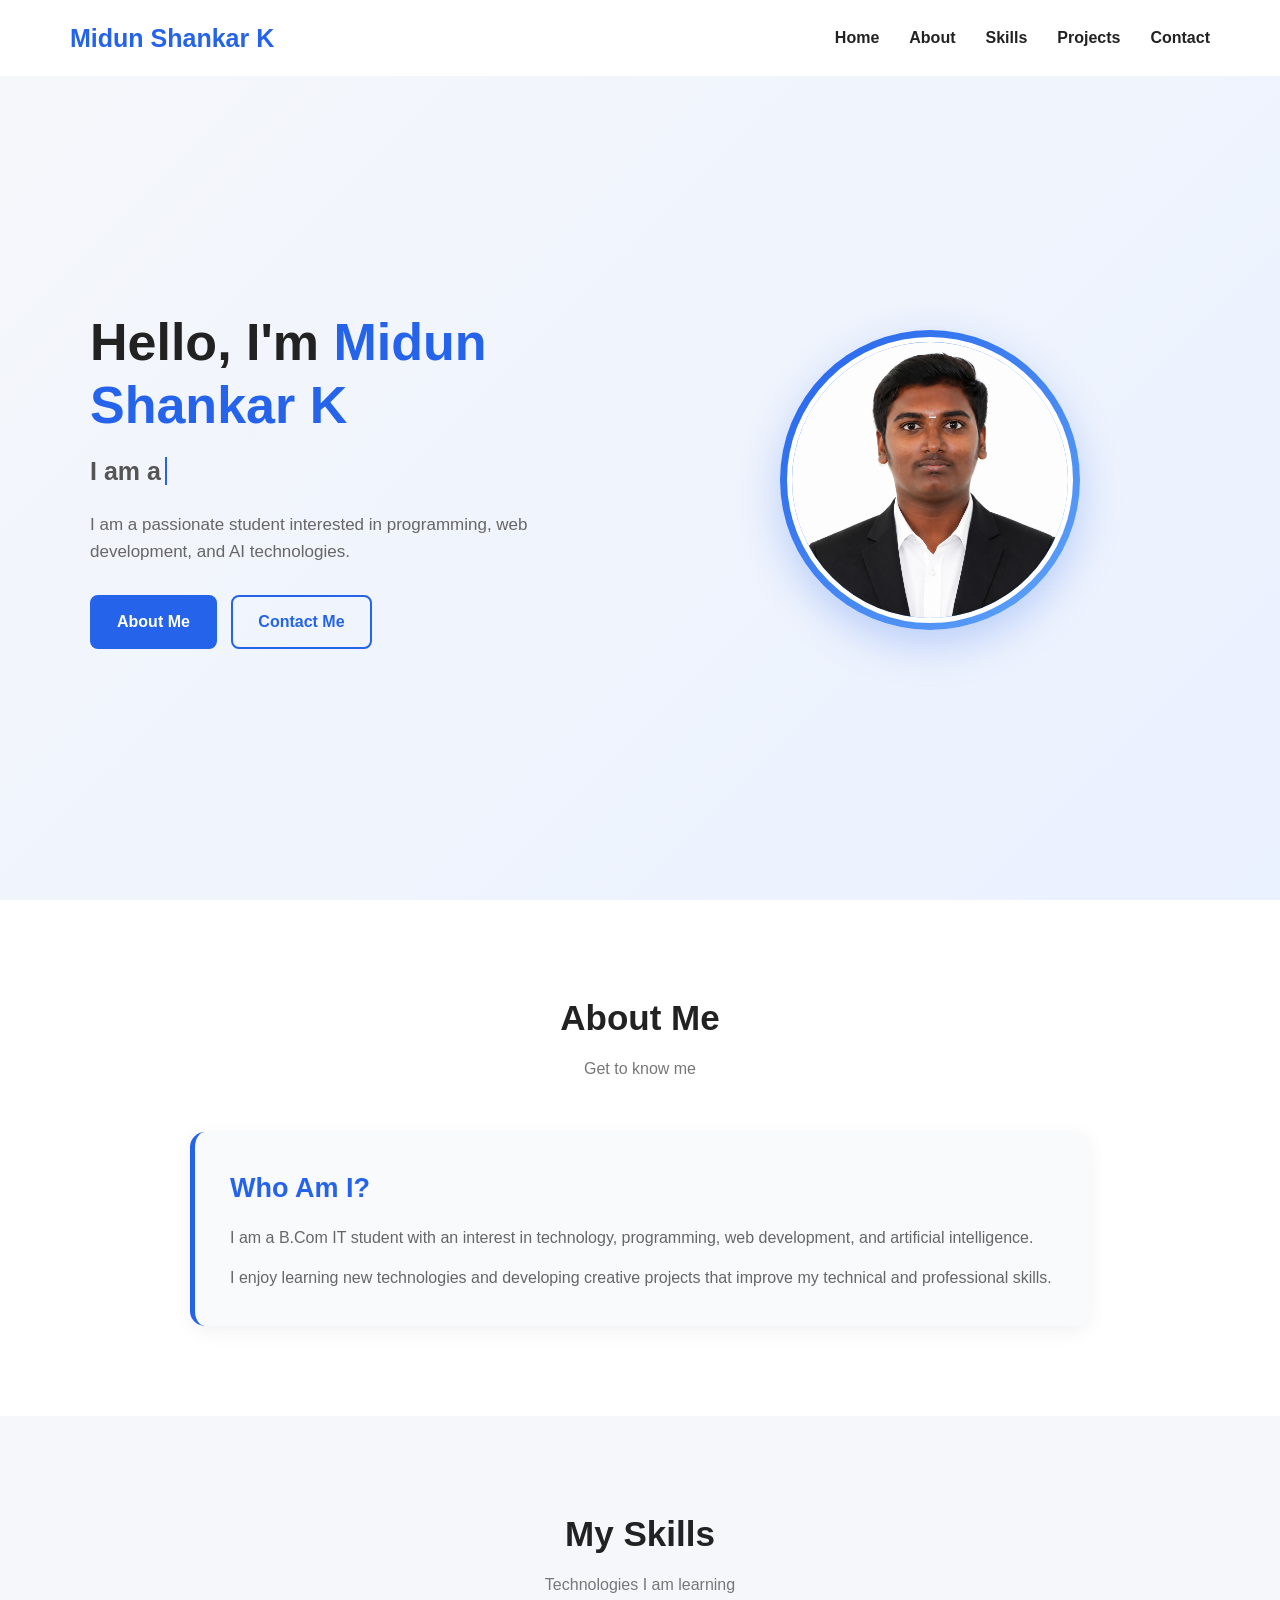
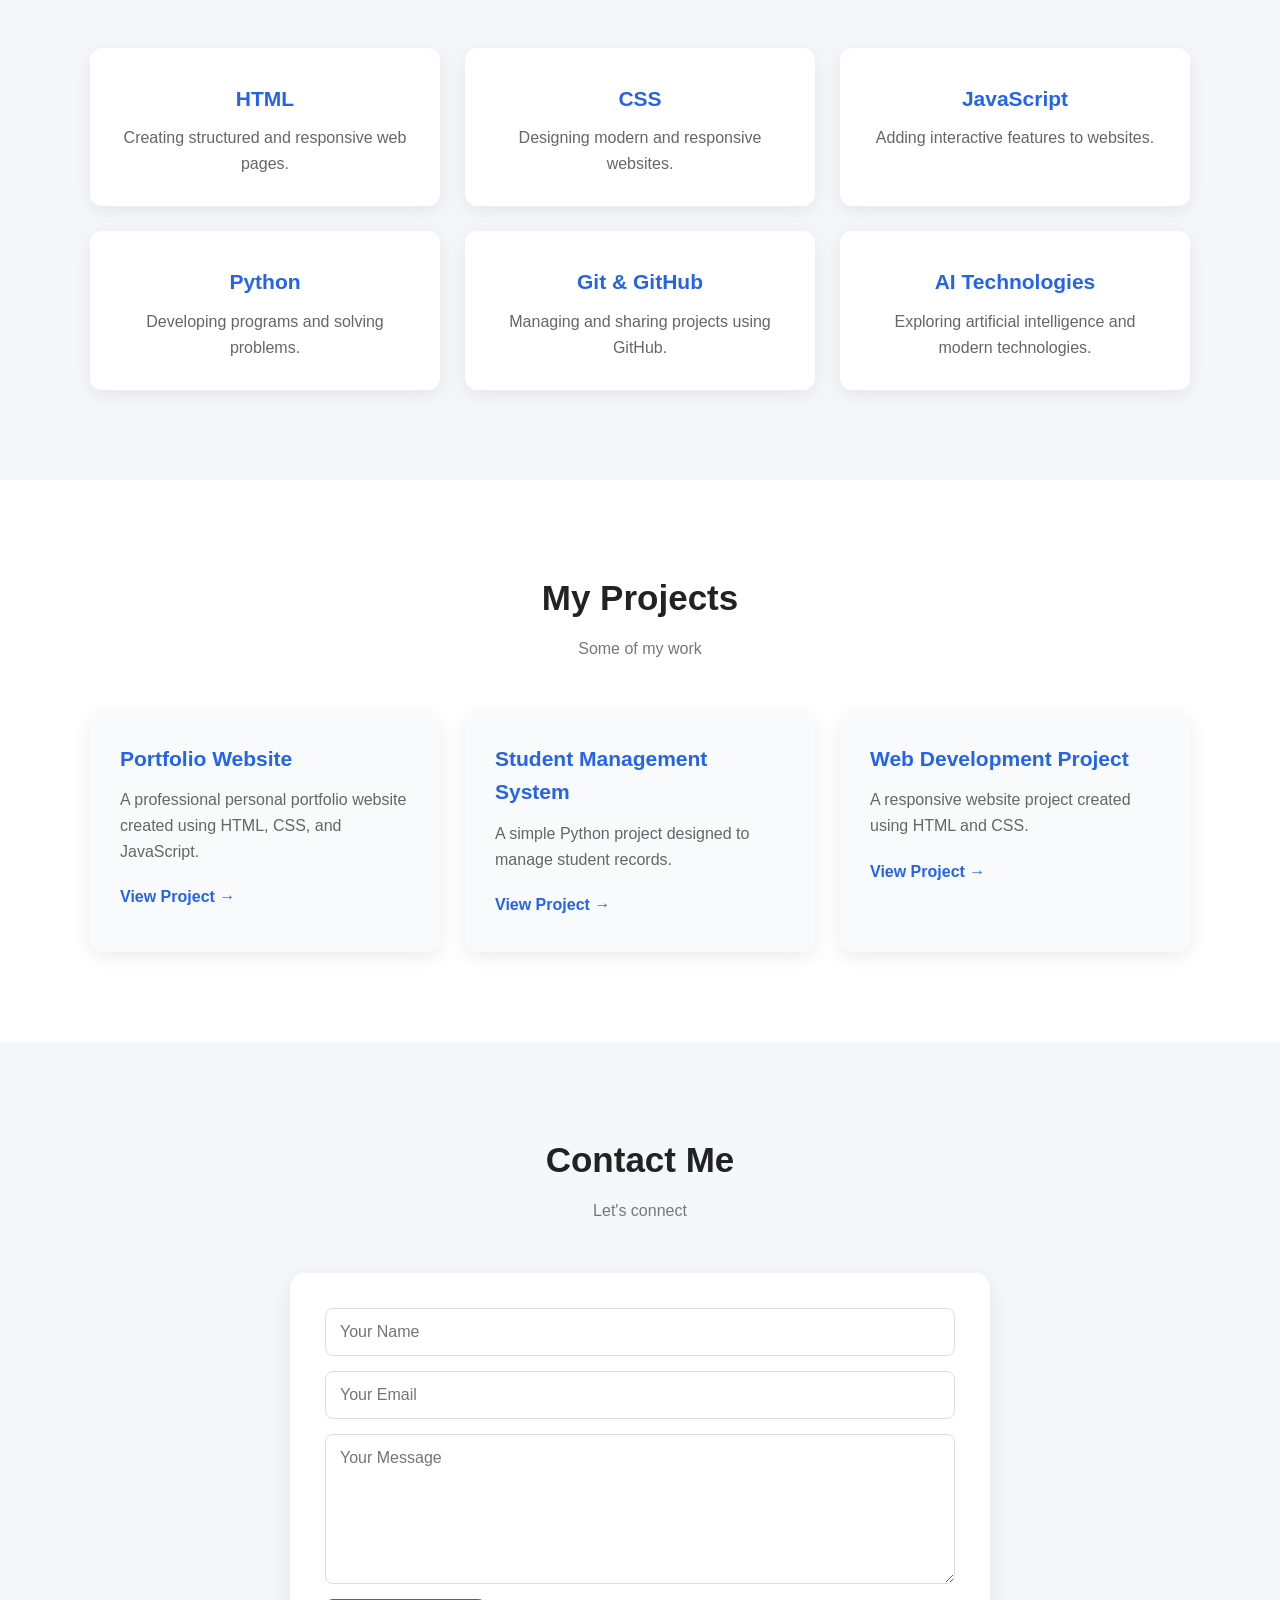
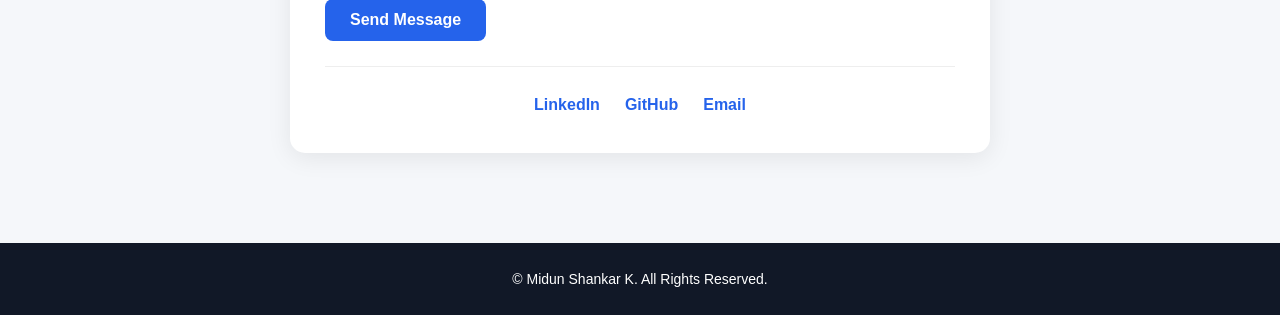
==== index.html @ 9bbae3de "Remove theme toggle from index.html Removed theme toggle section from the header." ====
<!DOCTYPE html>
<html lang="en">

<head>
    <meta charset="UTF-8">
    <meta name="viewport" content="width=device-width, initial-scale=1.0">

    <title>Midun Shankar K | Portfolio</title>

    <!-- CSS -->
    <link rel="stylesheet" href="style.css">
</head>

<body>

    <!-- ================= HEADER ================= -->

    <header>
        <nav class="navbar">

            <div class="logo">
                Midun Shankar K
            </div>

            <!-- Mobile Menu Button -->
            <button class="menu-btn" aria-label="Open Menu">
                ☰
            </button>

            <!-- Navigation Links -->
            <ul class="nav-links">
                <li>
                    <a href="#home">Home</a>
                </li>

                <li>
                    <a href="#about">About</a>
                </li>

                <li>
                    <a href="#skills">Skills</a>
                </li>

                <li>
                    <a href="#projects">Projects</a>
                </li>

                <li>
                    <a href="#contact">Contact</a>
                </li>
            </ul>

        </nav>
    </header>


    <!-- ================= HERO SECTION ================= -->

    <section id="home" class="hero">

        <div class="hero-container">

            <div class="hero-content">

                <h1>
                    Hello, I'm
                    <span>Midun Shankar K</span>
                </h1>

                <h2>
                    I am a <span class="typing"></span>
                </h2>

                <p>
                    I am a passionate student interested in programming,
                    web development, and AI technologies.
                </p>

                <a href="#about" class="btn">
                    About Me
                </a>

                <a href="#contact" class="btn btn-outline">
                    Contact Me
                </a>

            </div>


<!-- PROFILE PHOTO -->

<div class="profile-container">

    <div class="profile-circle">

        <img
            src="profile.jpg"
            alt="Midun Shankar K Profile Photo"
            class="profile-img"
        >

    </div>

</div>
            
        </div>

    </section>


    <!-- ================= ABOUT SECTION ================= -->

    <section id="about">

        <div class="container">

            <div class="section-title">

                <h2>About Me</h2>

                <p>Get to know me</p>

            </div>


            <div class="about-content">

                <div class="about-text">

                    <h3>Who Am I?</h3>

                    <p>
                        I am a B.Com IT student with an interest in
                        technology, programming, web development,
                        and artificial intelligence.
                    </p>

                    <p>
                        I enjoy learning new technologies and
                        developing creative projects that improve
                        my technical and professional skills.
                    </p>

                </div>

            </div>

        </div>

    </section>


    <!-- ================= SKILLS SECTION ================= -->

    <section id="skills">

        <div class="container">

            <div class="section-title">

                <h2>My Skills</h2>

                <p>Technologies I am learning</p>

            </div>


            <div class="skills-container">

                <div class="skill-card">

                    <h3>HTML</h3>

                    <p>
                        Creating structured and responsive
                        web pages.
                    </p>

                </div>


                <div class="skill-card">

                    <h3>CSS</h3>

                    <p>
                        Designing modern and responsive
                        websites.
                    </p>

                </div>


                <div class="skill-card">

                    <h3>JavaScript</h3>

                    <p>
                        Adding interactive features to
                        websites.
                    </p>

                </div>


                <div class="skill-card">

                    <h3>Python</h3>

                    <p>
                        Developing programs and
                        solving problems.
                    </p>

                </div>


                <div class="skill-card">

                    <h3>Git & GitHub</h3>

                    <p>
                        Managing and sharing projects
                        using GitHub.
                    </p>

                </div>


                <div class="skill-card">

                    <h3>AI Technologies</h3>

                    <p>
                        Exploring artificial intelligence
                        and modern technologies.
                    </p>

                </div>

            </div>

        </div>

    </section>


    <!-- ================= PROJECTS SECTION ================= -->

    <section id="projects">

        <div class="container">

            <div class="section-title">

                <h2>My Projects</h2>

                <p>Some of my work</p>

            </div>


            <div class="projects-container">

                <!-- Project 1 -->

                <div class="project-card">

                    <h3>Portfolio Website</h3>

                    <p>
                        A professional personal portfolio
                        website created using HTML, CSS,
                        and JavaScript.
                    </p>

                    <a href="#">
                        View Project →
                    </a>

                </div>


                <!-- Project 2 -->

                <div class="project-card">

                    <h3>Student Management System</h3>

                    <p>
                        A simple Python project designed
                        to manage student records.
                    </p>

                    <a href="#">
                        View Project →
                    </a>

                </div>


                <!-- Project 3 -->

                <div class="project-card">

                    <h3>Web Development Project</h3>

                    <p>
                        A responsive website project
                        created using HTML and CSS.
                    </p>

                    <a href="#">
                        View Project →
                    </a>

                </div>

            </div>

        </div>

    </section>


    <!-- ================= CONTACT SECTION ================= -->

    <section id="contact">

        <div class="container">

            <div class="section-title">

                <h2>Contact Me</h2>

                <p>Let's connect</p>

            </div>


            <div class="contact-container">

                <form class="contact-form">

                    <input
                        type="text"
                        name="name"
                        placeholder="Your Name"
                        required
                    >

                    <input
                        type="email"
                        name="email"
                        placeholder="Your Email"
                        required
                    >

                    <textarea
                        name="message"
                        placeholder="Your Message"
                        required
                    ></textarea>

                    <button type="submit" class="btn">
                        Send Message
                    </button>

                </form>


                <!-- Social Links -->

                <div class="social-links">

                    <a href="https://www.linkedin.com/in/midun-shankar-k-46974031a" target="_blank">
                        LinkedIn
                    </a>

                    <a href="https://github.com/Midunshankar" target="_blank">
                        GitHub
                    </a>

                    <a href="mailto:midunshankar2007@gmail.com">
    Email
</a>

                </div>

            </div>

        </div>

    </section>


    <!-- ================= FOOTER ================= -->

    <footer>

        <p>
            © <span id="current-year"></span>
            Midun Shankar K.
            All Rights Reserved.
        </p>

    </footer>


    <!-- JavaScript -->
    <script src="script.js"></script>

</body>

</html>
---- style.css ----
/* =========================================
   RESET & GLOBAL STYLES
========================================= */

* {
    margin: 0;
    padding: 0;
    box-sizing: border-box;
    scroll-behavior: smooth;
}

html {
    scroll-behavior: smooth;
}

body {
    font-family: Arial, Helvetica, sans-serif;
    background: #f5f7fa;
    color: #222;
    line-height: 1.6;
}

a {
    text-decoration: none;
}

ul {
    list-style: none;
}


/* =========================================
   HEADER & NAVIGATION
========================================= */

header {
    position: fixed;
    top: 0;
    left: 0;
    width: 100%;
    z-index: 1000;

    background: rgba(255, 255, 255, 0.96);

    transition: 0.3s ease;
}

header.scrolled {
    box-shadow: 0 4px 20px rgba(0, 0, 0, 0.12);
}

.navbar {
    max-width: 1200px;
    margin: auto;

    padding: 18px 30px;

    display: flex;
    align-items: center;
    justify-content: space-between;
}

.logo {
    font-size: 25px;
    font-weight: bold;
    color: #2563eb;
}

.nav-links {
    display: flex;
    align-items: center;
    gap: 30px;
}

.nav-links a {
    color: #222;
    font-weight: 600;
    position: relative;

    transition: 0.3s ease;
}

.nav-links a:hover,
.nav-links a.active {
    color: #2563eb;
}


/* =========================================
   NAVIGATION UNDERLINE
========================================= */

.nav-links a::after {
    content: "";

    position: absolute;

    left: 0;
    bottom: -6px;

    width: 0;
    height: 2px;

    background: #2563eb;

    transition: 0.3s ease;
}

.nav-links a:hover::after,
.nav-links a.active::after {
    width: 100%;
}


/* =========================================
   MOBILE MENU BUTTON
========================================= */

.menu-btn {
    display: none;

    background: none;
    border: none;

    font-size: 30px;
    cursor: pointer;

    color: #2563eb;

    transition: 0.3s ease;
}

.menu-btn:hover {
    transform: scale(1.1);
}


/* =========================================
   HERO SECTION
========================================= */

.hero {
    min-height: 100vh;

    padding: 140px 30px 80px;

    display: flex;
    align-items: center;
    justify-content: center;

    background:
        linear-gradient(
            135deg,
            #f5f7fa 0%,
            #eaf1ff 100%
        );
}

.hero-container {
    max-width: 1100px;
    width: 100%;

    display: flex;
    align-items: center;
    justify-content: space-between;

    gap: 60px;
}

.hero-content {
    flex: 1;
}

.hero-content h1 {
    font-size: 52px;
    line-height: 1.2;

    margin-bottom: 15px;
}

.hero-content h1 span {
    color: #2563eb;
}

.hero-content h2 {
    font-size: 25px;
    color: #555;

    margin-bottom: 20px;
}

.typing {
    color: #2563eb;

    border-right: 2px solid #2563eb;

    padding-right: 4px;
}

.hero-content p {
    max-width: 600px;

    color: #666;

    font-size: 17px;

    margin-bottom: 30px;
}


/* =========================================
   PROFILE CIRCLE
========================================= */

.profile-container {
    flex: 1;
    display: flex;
    justify-content: center;
    align-items: center;
}

.profile-circle {
    width: 300px;
    height: 300px;
    border-radius: 50%;
    padding: 7px;

    background: linear-gradient(
        135deg,
        #2563eb,
        #60a5fa
    );

    box-shadow: 0 15px 40px rgba(37, 99, 235, 0.25);

    transition: 0.4s ease;
}

.profile-circle:hover {
    transform: scale(1.05);

    box-shadow: 0 20px 50px rgba(37, 99, 235, 0.35);
}

.profile-img {
    width: 100%;
    height: 100%;

    display: block;

    object-fit: cover;

    border-radius: 50%;

    border: 5px solid white;
}


/* =========================================
   BUTTONS
========================================= */

.btn {
    display: inline-block;

    padding: 12px 25px;

    margin-right: 10px;

    background: #2563eb;
    color: white;

    border-radius: 8px;

    font-weight: bold;

    border: 2px solid #2563eb;

    transition: 0.3s ease;
}

.btn:hover {
    background: #1d4ed8;

    border-color: #1d4ed8;

    transform: translateY(-3px);

    box-shadow:
        0 8px 20px rgba(37, 99, 235, 0.25);
}

.btn-outline {
    background: transparent;

    color: #2563eb;

    border: 2px solid #2563eb;
}

.btn-outline:hover {
    background: #2563eb;

    color: white;
}


/* =========================================
   GENERAL SECTION
========================================= */

section {
    padding: 90px 30px;
}

.container {
    max-width: 1100px;
    margin: auto;
}

.section-title {
    text-align: center;

    margin-bottom: 50px;
}

.section-title h2 {
    font-size: 35px;

    margin-bottom: 10px;

    color: #222;
}

.section-title p {
    color: #777;

    font-size: 16px;
}


/* =========================================
   ABOUT SECTION
========================================= */

#about {
    background: white;
}

.about-content {
    display: flex;

    gap: 50px;

    align-items: center;

    max-width: 900px;

    margin: auto;
}

.about-text {
    flex: 1;

    background: #f8fafc;

    padding: 35px;

    border-radius: 15px;

    border-left: 5px solid #2563eb;

    box-shadow:
        0 5px 20px rgba(0, 0, 0, 0.06);
}

.about-text h3 {
    font-size: 27px;

    margin-bottom: 15px;

    color: #2563eb;
}

.about-text p {
    color: #666;

    margin-bottom: 15px;
}

.about-text p:last-child {
    margin-bottom: 0;
}


/* =========================================
   SKILLS SECTION
========================================= */

#skills {
    background: #f5f7fa;
}

.skills-container {
    display: grid;

    grid-template-columns:
        repeat(3, 1fr);

    gap: 25px;
}

.skill-card {
    background: white;

    padding: 30px;

    text-align: center;

    border-radius: 12px;

    box-shadow:
        0 5px 20px rgba(0, 0, 0, 0.08);

    transition: 0.3s ease;

    border-top: 4px solid transparent;
}

.skill-card:hover {
    transform: translateY(-8px);

    border-top-color: #2563eb;

    box-shadow:
        0 12px 30px rgba(0, 0, 0, 0.12);
}

.skill-card h3 {
    color: #2563eb;

    margin-bottom: 10px;

    font-size: 21px;
}

.skill-card p {
    color: #666;
}


/* =========================================
   PROJECTS SECTION
========================================= */

#projects {
    background: white;
}

.projects-container {
    display: grid;

    grid-template-columns:
        repeat(3, 1fr);

    gap: 25px;
}

.project-card {
    background: #f8fafc;

    padding: 30px;

    border-radius: 12px;

    box-shadow:
        0 5px 20px rgba(0, 0, 0, 0.08);

    transition: 0.3s ease;

    border-bottom: 4px solid transparent;
}

.project-card:hover {
    transform: translateY(-8px);

    border-bottom-color: #2563eb;

    box-shadow:
        0 12px 30px rgba(0, 0, 0, 0.12);
}

.project-card h3 {
    color: #2563eb;

    margin-bottom: 12px;

    font-size: 21px;
}

.project-card p {
    color: #666;

    margin-bottom: 20px;
}

.project-card a {
    color: #2563eb;

    font-weight: bold;

    transition: 0.3s ease;
}

.project-card a:hover {
    color: #1d4ed8;

    padding-left: 5px;
}


/* =========================================
   CONTACT SECTION
========================================= */

#contact {
    background: #f5f7fa;
}

.contact-container {
    max-width: 700px;

    margin: auto;

    background: white;

    padding: 35px;

    border-radius: 15px;

    box-shadow:
        0 5px 25px rgba(0, 0, 0, 0.08);
}

.contact-form {
    display: flex;

    flex-direction: column;

    gap: 15px;
}

.contact-form input,
.contact-form textarea {
    width: 100%;

    padding: 14px;

    border: 1px solid #ddd;

    border-radius: 8px;

    font-size: 16px;

    font-family: Arial, Helvetica, sans-serif;

    outline: none;

    transition: 0.3s ease;
}

.contact-form input:focus,
.contact-form textarea:focus {
    border-color: #2563eb;

    box-shadow:
        0 0 0 3px rgba(37, 99, 235, 0.1);
}

.contact-form textarea {
    height: 150px;

    resize: vertical;
}

.contact-form button {
    border: none;

    cursor: pointer;

    font-size: 16px;

    width: fit-content;
}


/* =========================================
   SOCIAL LINKS
========================================= */

.social-links {
    display: flex;

    justify-content: center;

    gap: 25px;

    margin-top: 25px;

    padding-top: 25px;

    border-top: 1px solid #eee;
}

.social-links a {
    color: #2563eb;

    font-weight: bold;

    transition: 0.3s ease;
}

.social-links a:hover {
    color: #1d4ed8;

    transform: translateY(-2px);
}


/* =========================================
   SCROLL REVEAL ANIMATION
========================================= */

.reveal {
    opacity: 0;

    transform: translateY(30px);

    transition:
        opacity 0.7s ease,
        transform 0.7s ease;
}

.reveal.show {
    opacity: 1;

    transform: translateY(0);
}


/* =========================================
   FOOTER
========================================= */

footer {
    background: #111827;

    color: white;

    text-align: center;

    padding: 25px;
}

footer p {
    font-size: 14px;
}


/* =========================================
   TABLET RESPONSIVE
========================================= */

@media (max-width: 900px) {

    .hero-container {
        gap: 30px;
    }

    .hero-content h1 {
        font-size: 42px;
    }

    .profile-img {
        width: 240px;
        height: 240px;
    }

    .skills-container,
    .projects-container {
        grid-template-columns:
            repeat(2, 1fr);
    }

}


/* =========================================
   MOBILE RESPONSIVE
========================================= */

@media (max-width: 768px) {

    /* Navbar */

    .navbar {
        padding: 15px 20px;
    }

    .menu-btn {
        display: block;
    }

    .nav-links {
        position: absolute;

        top: 70px;
        left: 0;

        width: 100%;

        background: white;

        display: none;

        flex-direction: column;

        align-items: center;

        padding: 25px 0;

        gap: 20px;

        box-shadow:
            0 5px 15px rgba(0, 0, 0, 0.1);
    }

    .nav-links.active {
        display: flex;
    }


    /* Hero */

    .hero {
        padding:
            120px 20px 60px;
    }

    .hero-container {
        flex-direction: column-reverse;

        text-align: center;
    }

    .hero-content h1 {
        font-size: 38px;
    }

    .hero-content h2 {
        font-size: 21px;
    }

    .hero-content p {
        margin-left: auto;

        margin-right: auto;
    }

    .profile-circle {
    width: 220px;
    height: 220px;
}


    /* Sections */

    section {
        padding: 70px 20px;
    }

    .section-title h2 {
        font-size: 30px;
    }


    /* About */

    .about-content {
        flex-direction: column;

        text-align: center;
    }

    .about-text {
        width: 100%;
    }


    /* Skills */

    .skills-container {
        grid-template-columns: 1fr;
    }


    /* Projects */

    .projects-container {
        grid-template-columns: 1fr;
    }


    /* Contact */

    .contact-container {
        padding: 25px 20px;
    }


    /* Buttons */

    .btn {
        margin: 8px 5px;
    }

}


/* =========================================
   SMALL MOBILE
========================================= */

@media (max-width: 480px) {

    .logo {
        font-size: 20px;
    }

    .hero-content h1 {
        font-size: 32px;
    }

    .hero-content h2 {
        font-size: 19px;
    }

    .hero-content p {
        font-size: 15px;
    }

    .profile-circle {
    width: 190px;
    height: 190px;
}

    .btn {
        display: block;

        width: fit-content;

        margin:
            10px auto;
    }

    .social-links {
        flex-direction: column;

        align-items: center;

        gap: 15px;
    }

    .about-text {
        padding: 25px 20px;
    }

    .skill-card,
    .project-card {
        padding: 25px 20px;
    }

}
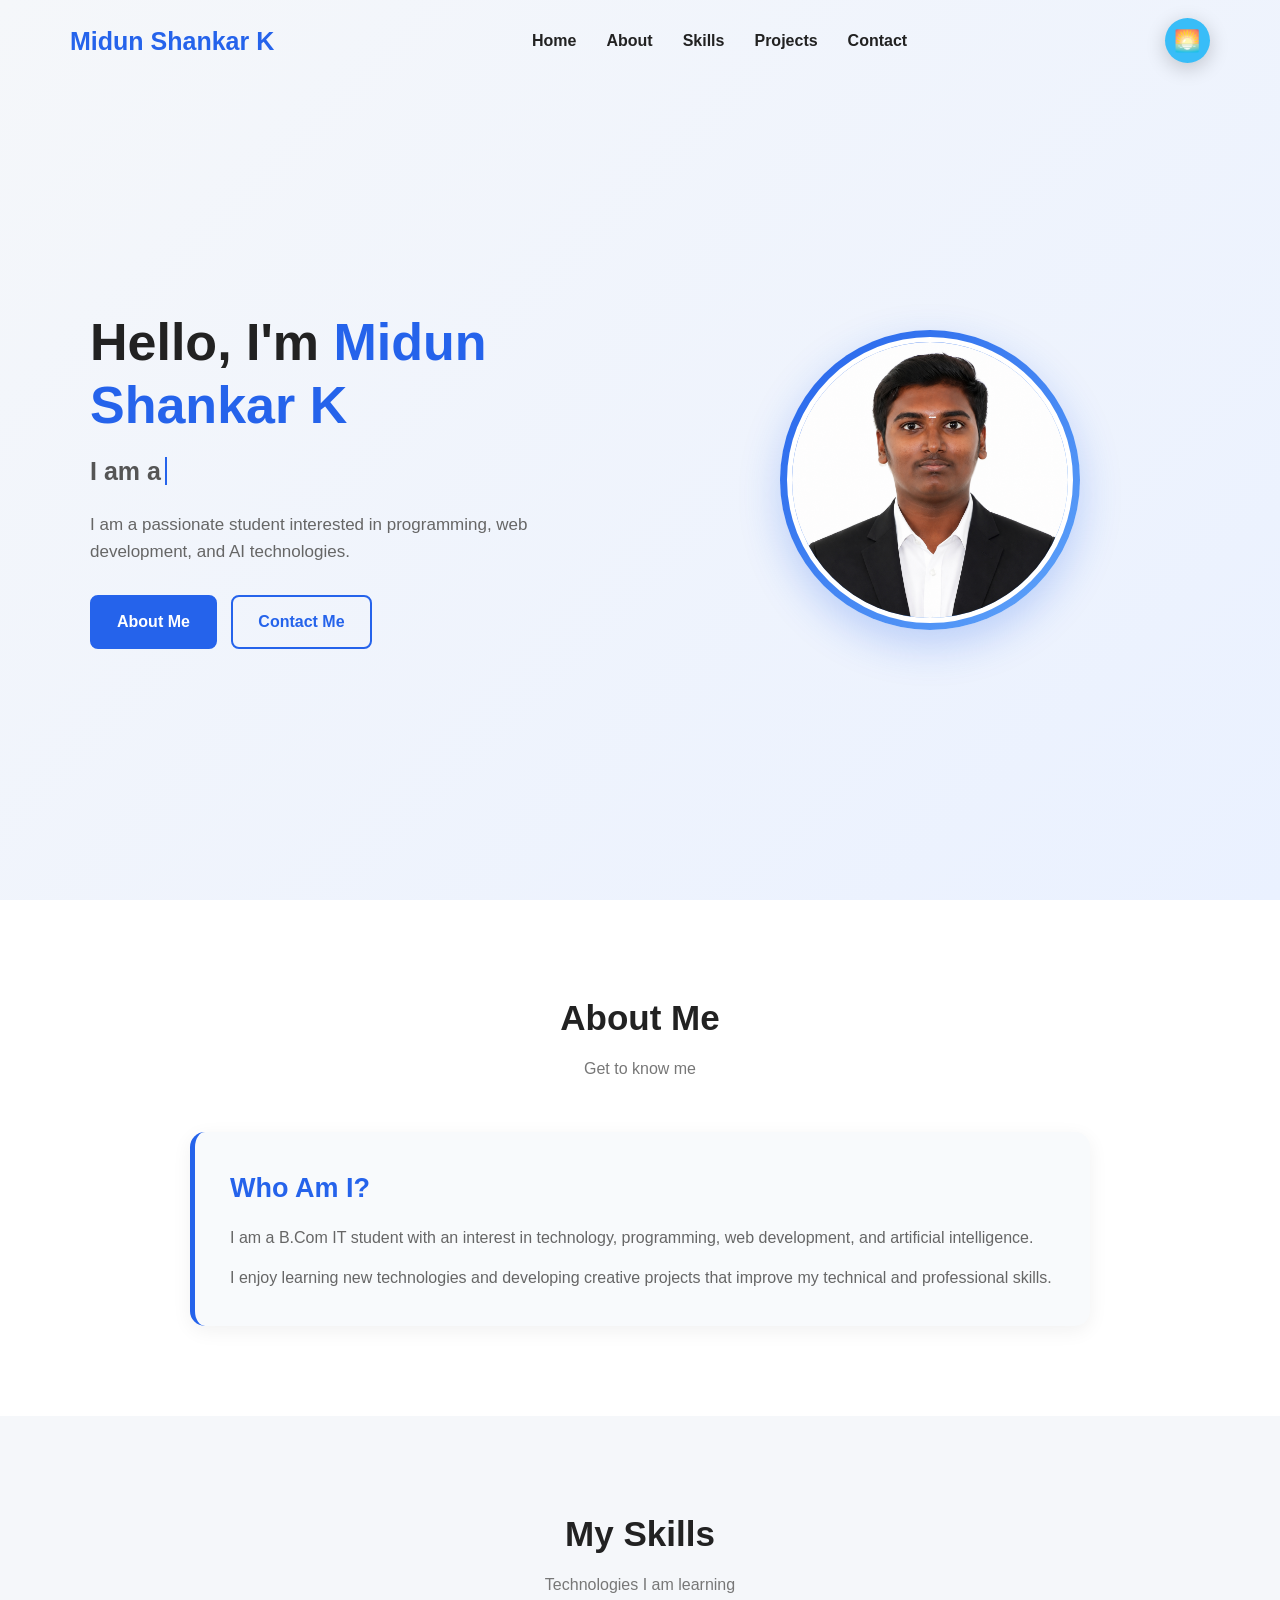
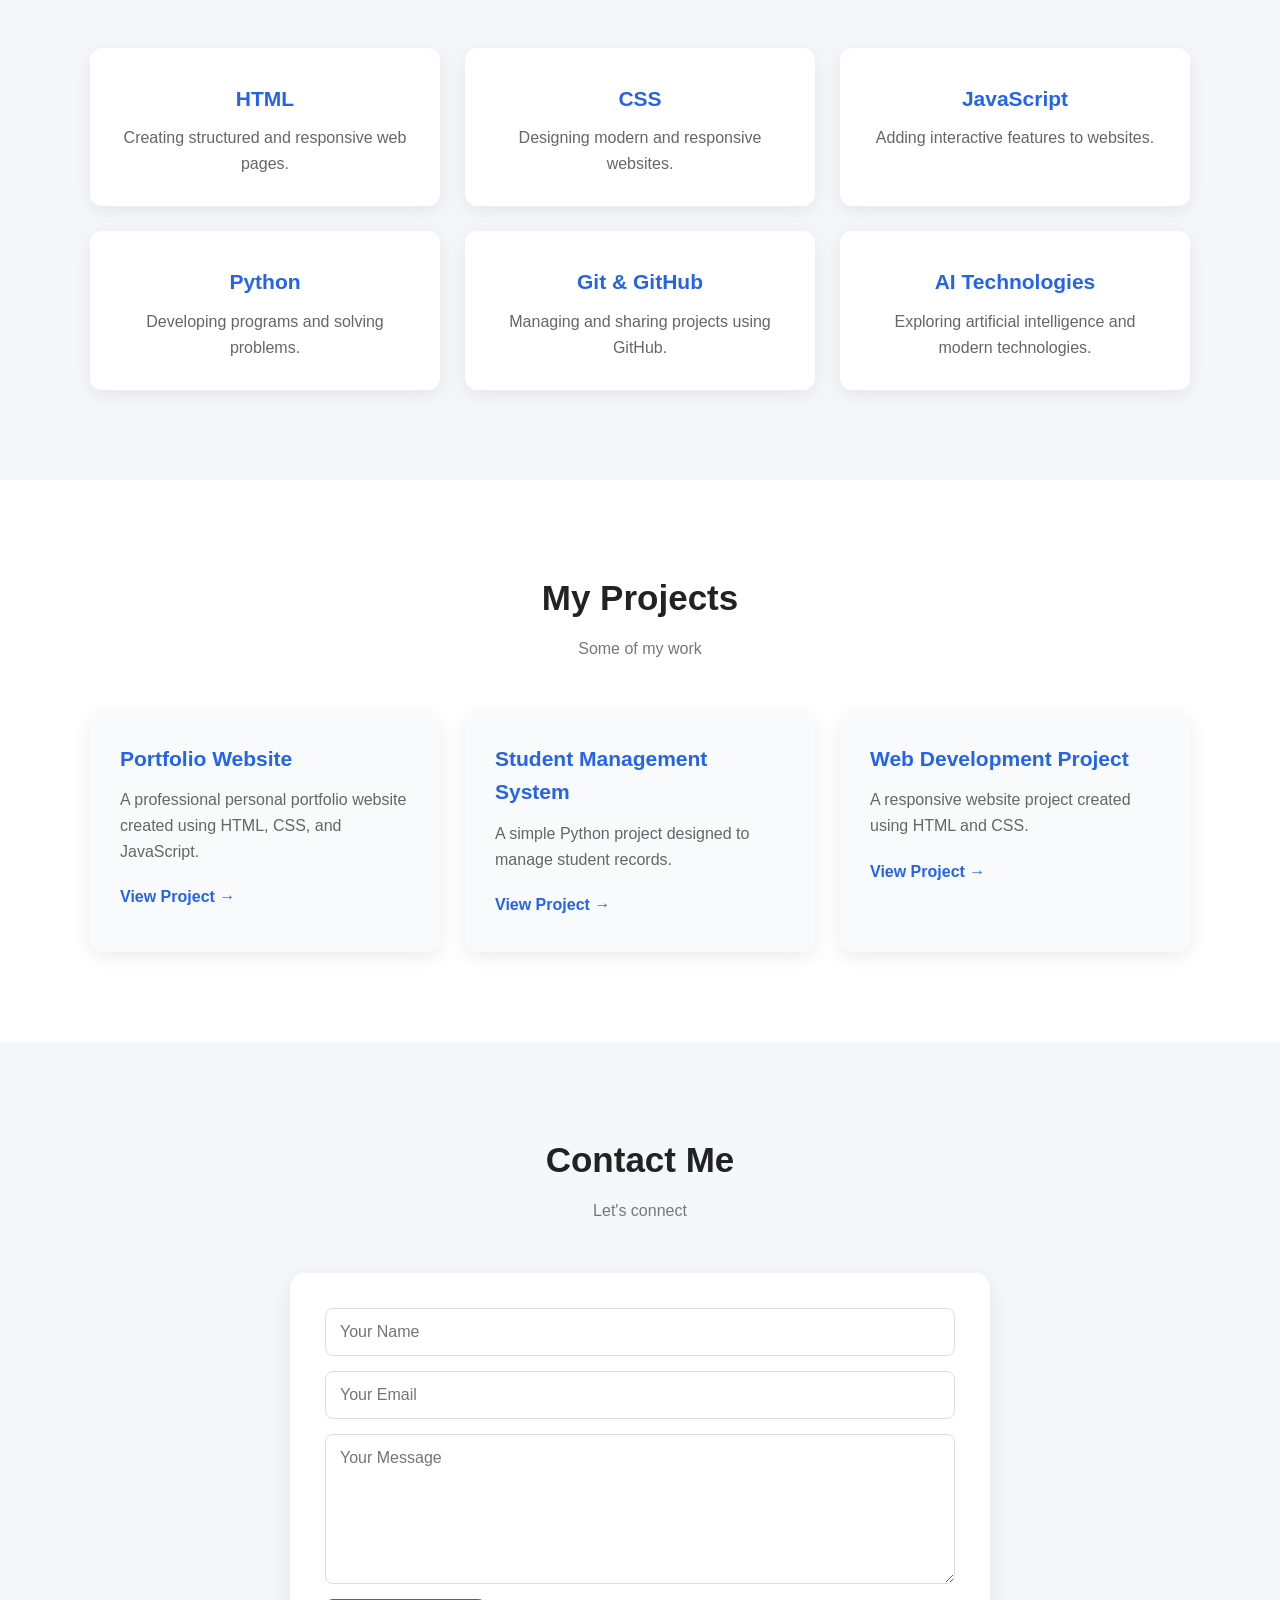
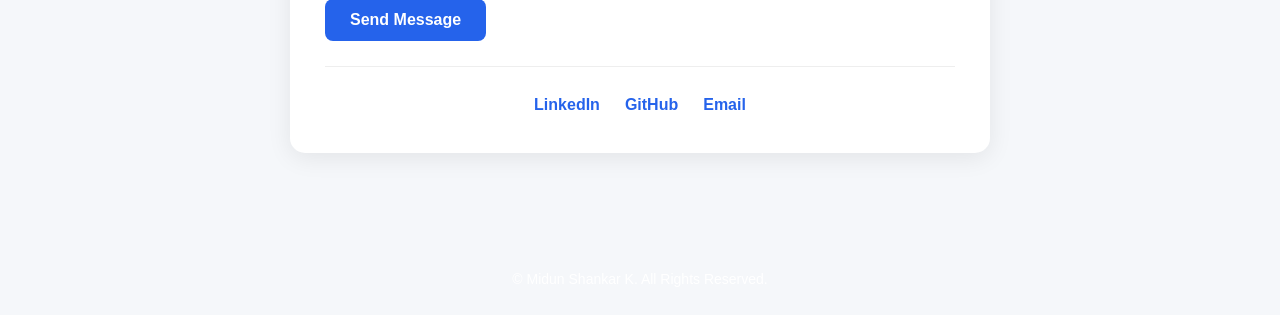
==== commit f78d523a: "Add theme selector button to header" ====
--- a/index.html
+++ b/index.html
@@ -49,7 +49,9 @@
                     <a href="#contact">Contact</a>
                 </li>
             </ul>
-
+<div class="theme-selector">
+    <button id="theme-toggle" title="Change Theme">🌅</button>
+</div>
         </nav>
     </header>
 
--- a/style.css
+++ b/style.css
@@ -882,3 +882,653 @@
 
 }
 
+/* =========================================================
+   4 THEME PORTFOLIO
+   Morning → Afternoon → Evening → Night
+========================================================= */
+
+/* Smooth transition for the whole portfolio */
+body,
+nav,
+header,
+section,
+.card,
+.skill,
+.stat,
+footer,
+.btn,
+#theme-toggle {
+    transition:
+        background 0.8s ease,
+        background-color 0.8s ease,
+        color 0.5s ease,
+        border-color 0.5s ease,
+        box-shadow 0.6s ease;
+}
+
+
+/* =========================================================
+   COMMON THEME SETTINGS
+========================================================= */
+
+body {
+    min-height: 100vh;
+}
+
+header {
+    background: transparent !important;
+}
+
+section {
+    background: transparent;
+}
+
+footer {
+    background: transparent;
+}
+
+
+/* =========================================================
+   🌅 MORNING
+========================================================= */
+
+body.morning {
+    background:
+        radial-gradient(
+            circle at 75% 8%,
+            rgba(255, 238, 150, 0.9),
+            transparent 30%
+        ),
+        linear-gradient(
+            180deg,
+            #fff8d6 0%,
+            #ffe9a8 50%,
+            #ffd66b 100%
+        );
+
+    color: #3b2a00;
+}
+
+body.morning nav {
+    background: rgba(255, 248, 214, 0.90);
+    border-bottom: 1px solid rgba(120, 85, 20, 0.20);
+}
+
+body.morning nav a {
+    color: #4a3200;
+}
+
+body.morning nav a:hover {
+    color: #d97706;
+}
+
+body.morning h1,
+body.morning h2,
+body.morning h3,
+body.morning p,
+body.morning li {
+    color: #3b2a00;
+}
+
+body.morning .hero-role {
+    color: #a16207;
+}
+
+body.morning .highlight,
+body.morning .section-title {
+    color: #d97706;
+}
+
+body.morning .card,
+body.morning .skill,
+body.morning .stat {
+    background: rgba(255, 255, 255, 0.42);
+    border: 1px solid rgba(120, 85, 20, 0.20);
+    box-shadow: 0 10px 30px rgba(120, 85, 20, 0.12);
+}
+
+body.morning .skill i {
+    color: #d97706;
+}
+
+body.morning .profile-pic {
+    border-color: #ffffff;
+    box-shadow:
+        0 0 25px rgba(245, 158, 11, 0.50),
+        0 0 55px rgba(245, 158, 11, 0.20);
+}
+
+body.morning .btn.primary {
+    background: #d97706;
+    color: white;
+}
+
+body.morning .btn.secondary {
+    color: #7c4a03;
+    border-color: #7c4a03;
+}
+
+body.morning footer {
+    color: #6b4f16;
+}
+
+
+/* =========================================================
+   ☁️ AFTERNOON
+========================================================= */
+
+body.afternoon {
+    background:
+        radial-gradient(
+            circle at 20% 15%,
+            rgba(255, 255, 255, 0.85),
+            transparent 25%
+        ),
+        linear-gradient(
+            180deg,
+            #dff3ff 0%,
+            #b9dcf5 50%,
+            #a9c9df 100%
+        );
+
+    color: #17324d;
+}
+
+body.afternoon nav {
+    background: rgba(224, 243, 255, 0.92);
+    border-bottom: 1px solid rgba(30, 64, 90, 0.18);
+}
+
+body.afternoon nav a {
+    color: #17324d;
+}
+
+body.afternoon nav a:hover {
+    color: #0284c7;
+}
+
+body.afternoon h1,
+body.afternoon h2,
+body.afternoon h3,
+body.afternoon p,
+body.afternoon li {
+    color: #17324d;
+}
+
+body.afternoon .hero-role {
+    color: #2563a8;
+}
+
+body.afternoon .highlight,
+body.afternoon .section-title {
+    color: #0284c7;
+}
+
+body.afternoon .card,
+body.afternoon .skill,
+body.afternoon .stat {
+    background: rgba(255, 255, 255, 0.48);
+    border: 1px solid rgba(30, 64, 90, 0.18);
+    box-shadow: 0 10px 30px rgba(30, 64, 90, 0.12);
+}
+
+body.afternoon .skill i {
+    color: #0284c7;
+}
+
+body.afternoon .profile-pic {
+    border-color: white;
+    box-shadow:
+        0 0 25px rgba(14, 165, 233, 0.45),
+        0 0 55px rgba(14, 165, 233, 0.18);
+}
+
+body.afternoon .btn.primary {
+    background: #0284c7;
+    color: white;
+}
+
+body.afternoon .btn.secondary {
+    color: #075985;
+    border-color: #075985;
+}
+
+body.afternoon footer {
+    color: #36566f;
+}
+
+
+/* =========================================================
+   🌧️ EVENING
+========================================================= */
+
+body.evening {
+    background:
+        radial-gradient(
+            circle at 70% 15%,
+            rgba(99, 102, 241, 0.30),
+            transparent 30%
+        ),
+        linear-gradient(
+            180deg,
+            #1e3a5f 0%,
+            #172554 50%,
+            #0f172a 100%
+        );
+
+    color: #e5edff;
+}
+
+body.evening nav {
+    background: rgba(15, 23, 42, 0.88);
+    border-bottom: 1px solid rgba(165, 180, 252, 0.18);
+}
+
+body.evening nav a {
+    color: #e5edff;
+}
+
+body.evening nav a:hover {
+    color: #60a5fa;
+}
+
+body.evening h1,
+body.evening h2,
+body.evening h3,
+body.evening p,
+body.evening li {
+    color: #e5edff;
+}
+
+body.evening .hero-role {
+    color: #a5b4fc;
+}
+
+body.evening .highlight,
+body.evening .section-title {
+    color: #60a5fa;
+}
+
+body.evening .card,
+body.evening .skill,
+body.evening .stat {
+    background: rgba(15, 23, 42, 0.55);
+    border: 1px solid rgba(165, 180, 252, 0.20);
+    box-shadow: 0 10px 30px rgba(0, 0, 0, 0.30);
+}
+
+body.evening .skill i {
+    color: #60a5fa;
+}
+
+body.evening .profile-pic {
+    border-color: #c7d2fe;
+    box-shadow:
+        0 0 30px rgba(99, 102, 241, 0.55),
+        0 0 65px rgba(96, 165, 250, 0.20);
+}
+
+body.evening .btn.primary {
+    background: #4f46e5;
+    color: white;
+}
+
+body.evening .btn.secondary {
+    color: #e5e7ff;
+    border-color: #a5b4fc;
+}
+
+body.evening footer {
+    color: #a5b4fc;
+}
+
+
+/* =========================================================
+   🌌 NIGHT
+========================================================= */
+
+body.night {
+    background:
+        radial-gradient(
+            ellipse at 50% 25%,
+            rgba(91, 33, 182, 0.35),
+            transparent 38%
+        ),
+        radial-gradient(
+            ellipse at 80% 70%,
+            rgba(30, 64, 175, 0.25),
+            transparent 35%
+        ),
+        linear-gradient(
+            135deg,
+            #020617 0%,
+            #0f172a 50%,
+            #1e1b4b 100%
+        );
+
+    color: #e5e7ff;
+}
+
+body.night nav {
+    background: rgba(2, 6, 23, 0.92);
+    border-bottom: 1px solid rgba(196, 181, 253, 0.18);
+}
+
+body.night nav a {
+    color: #e5e7ff;
+}
+
+body.night nav a:hover {
+    color: #a78bfa;
+}
+
+body.night h1,
+body.night h2,
+body.night h3,
+body.night p,
+body.night li {
+    color: #e5e7ff;
+}
+
+body.night .hero-role {
+    color: #c4b5fd;
+}
+
+body.night .highlight,
+body.night .section-title {
+    color: #60a5fa;
+}
+
+body.night .card,
+body.night .skill,
+body.night .stat {
+    background: rgba(15, 23, 42, 0.58);
+    border: 1px solid rgba(196, 181, 253, 0.20);
+    box-shadow:
+        0 10px 30px rgba(0, 0, 0, 0.35);
+}
+
+body.night .skill i {
+    color: #60a5fa;
+}
+
+body.night .profile-pic {
+    border-color: #ddd6fe;
+    box-shadow:
+        0 0 35px rgba(139, 92, 246, 0.70),
+        0 0 75px rgba(59, 130, 246, 0.25);
+}
+
+body.night .btn.primary {
+    background: #4f46e5;
+    color: white;
+}
+
+body.night .btn.secondary {
+    color: #e5e7ff;
+    border-color: #a78bfa;
+}
+
+body.night footer {
+    color: #a5b4fc;
+}
+
+
+/* =========================================================
+   🌧️ EVENING RAIN
+========================================================= */
+
+body.morning .bg-animation > span,
+body.afternoon .bg-animation > span {
+    display: none;
+}
+
+body.evening .bg-animation > span {
+    width: 2px;
+    height: 80px;
+    border-radius: 0;
+
+    background: linear-gradient(
+        transparent,
+        rgba(147, 197, 253, 0.70)
+    );
+
+    animation: rainFall 1.2s linear infinite;
+}
+
+body.evening .bg-animation > span:nth-child(1) {
+    left: 20%;
+    animation-delay: 0.2s;
+}
+
+body.evening .bg-animation > span:nth-child(2) {
+    left: 45%;
+    animation-delay: 0.7s;
+}
+
+body.evening .bg-animation > span:nth-child(3) {
+    left: 70%;
+    animation-delay: 0.4s;
+}
+
+body.evening .bg-animation > span:nth-child(4) {
+    left: 90%;
+    animation-delay: 1s;
+}
+
+@keyframes rainFall {
+    0% {
+        transform: translateY(-120px);
+        opacity: 0;
+    }
+
+    20% {
+        opacity: 0.7;
+    }
+
+    100% {
+        transform: translateY(110vh);
+        opacity: 0;
+    }
+}
+
+
+/* =========================================================
+   🌌 NIGHT STARS
+========================================================= */
+
+body.night .bg-animation > span {
+    background: white;
+    border-radius: 50%;
+
+    box-shadow:
+        0 0 5px white,
+        0 0 12px rgba(147, 197, 253, 0.9);
+
+    animation: starTwinkle 3.5s ease-in-out infinite;
+}
+
+body.night .bg-animation > span:nth-child(1) {
+    width: 3px;
+    height: 3px;
+    left: 15%;
+    top: 18%;
+}
+
+body.night .bg-animation > span:nth-child(2) {
+    width: 2px;
+    height: 2px;
+    left: 40%;
+    top: 30%;
+}
+
+body.night .bg-animation > span:nth-child(3) {
+    width: 4px;
+    height: 4px;
+    left: 72%;
+    top: 16%;
+}
+
+body.night .bg-animation > span:nth-child(4) {
+    width: 2px;
+    height: 2px;
+    left: 85%;
+    top: 60%;
+}
+
+@keyframes starTwinkle {
+    0%,
+    100% {
+        opacity: 0.25;
+        transform: scale(0.7);
+    }
+
+    50% {
+        opacity: 1;
+        transform: scale(1.5);
+    }
+}
+
+
+/* =========================================================
+   ☄️ SHOOTING STARS — NIGHT ONLY
+========================================================= */
+
+body:not(.night) .shooting-stars {
+    display: none;
+}
+
+body.night .shooting-stars {
+    display: block;
+    position: fixed;
+    inset: 0;
+    pointer-events: none;
+    overflow: hidden;
+    z-index: -1;
+}
+
+body.night .shooting-stars span {
+    position: absolute;
+    width: 120px;
+    height: 2px;
+
+    background: linear-gradient(
+        90deg,
+        transparent,
+        rgba(255, 255, 255, 0.95)
+    );
+
+    border-radius: 50%;
+    transform: rotate(-35deg);
+
+    animation: shootingStar 7s linear infinite;
+    opacity: 0;
+}
+
+body.night .shooting-stars span:nth-child(1) {
+    top: 18%;
+    left: 70%;
+    animation-delay: 1s;
+}
+
+body.night .shooting-stars span:nth-child(2) {
+    top: 38%;
+    left: 55%;
+    animation-delay: 4s;
+}
+
+body.night .shooting-stars span:nth-child(3) {
+    top: 12%;
+    left: 85%;
+    animation-delay: 7s;
+}
+
+@keyframes shootingStar {
+    0% {
+        transform: translate(0, 0) rotate(-35deg);
+        opacity: 0;
+    }
+
+    5% {
+        opacity: 1;
+    }
+
+    18% {
+        transform: translate(-300px, 180px) rotate(-35deg);
+        opacity: 0;
+    }
+
+    100% {
+        opacity: 0;
+    }
+}
+
+
+/* =========================================================
+   THEME BUTTON
+========================================================= */
+
+#theme-toggle {
+    border: none;
+    outline: none;
+    cursor: pointer;
+
+    width: 45px;
+    height: 45px;
+
+    border-radius: 50%;
+
+    display: flex;
+    align-items: center;
+    justify-content: center;
+
+    font-size: 21px;
+
+    background: #38bdf8;
+    color: white;
+
+    box-shadow: 0 5px 20px rgba(0, 0, 0, 0.20);
+}
+
+#theme-toggle:hover {
+    transform: scale(1.12);
+}
+
+
+/* Morning button */
+body.morning #theme-toggle {
+    background: #d97706;
+}
+
+/* Afternoon button */
+body.afternoon #theme-toggle {
+    background: #0284c7;
+}
+
+/* Evening button */
+body.evening #theme-toggle {
+    background: #4f46e5;
+}
+
+/* Night button */
+body.night #theme-toggle {
+    background: #7c3aed;
+}
+
+
+/* =========================================================
+   MOBILE
+========================================================= */
+
+@media (max-width: 600px) {
+
+    #theme-toggle {
+        width: 38px;
+        height: 38px;
+        font-size: 18px;
+    }
+
+    body.night .shooting-stars span {
+        width: 80px;
+    }
+}
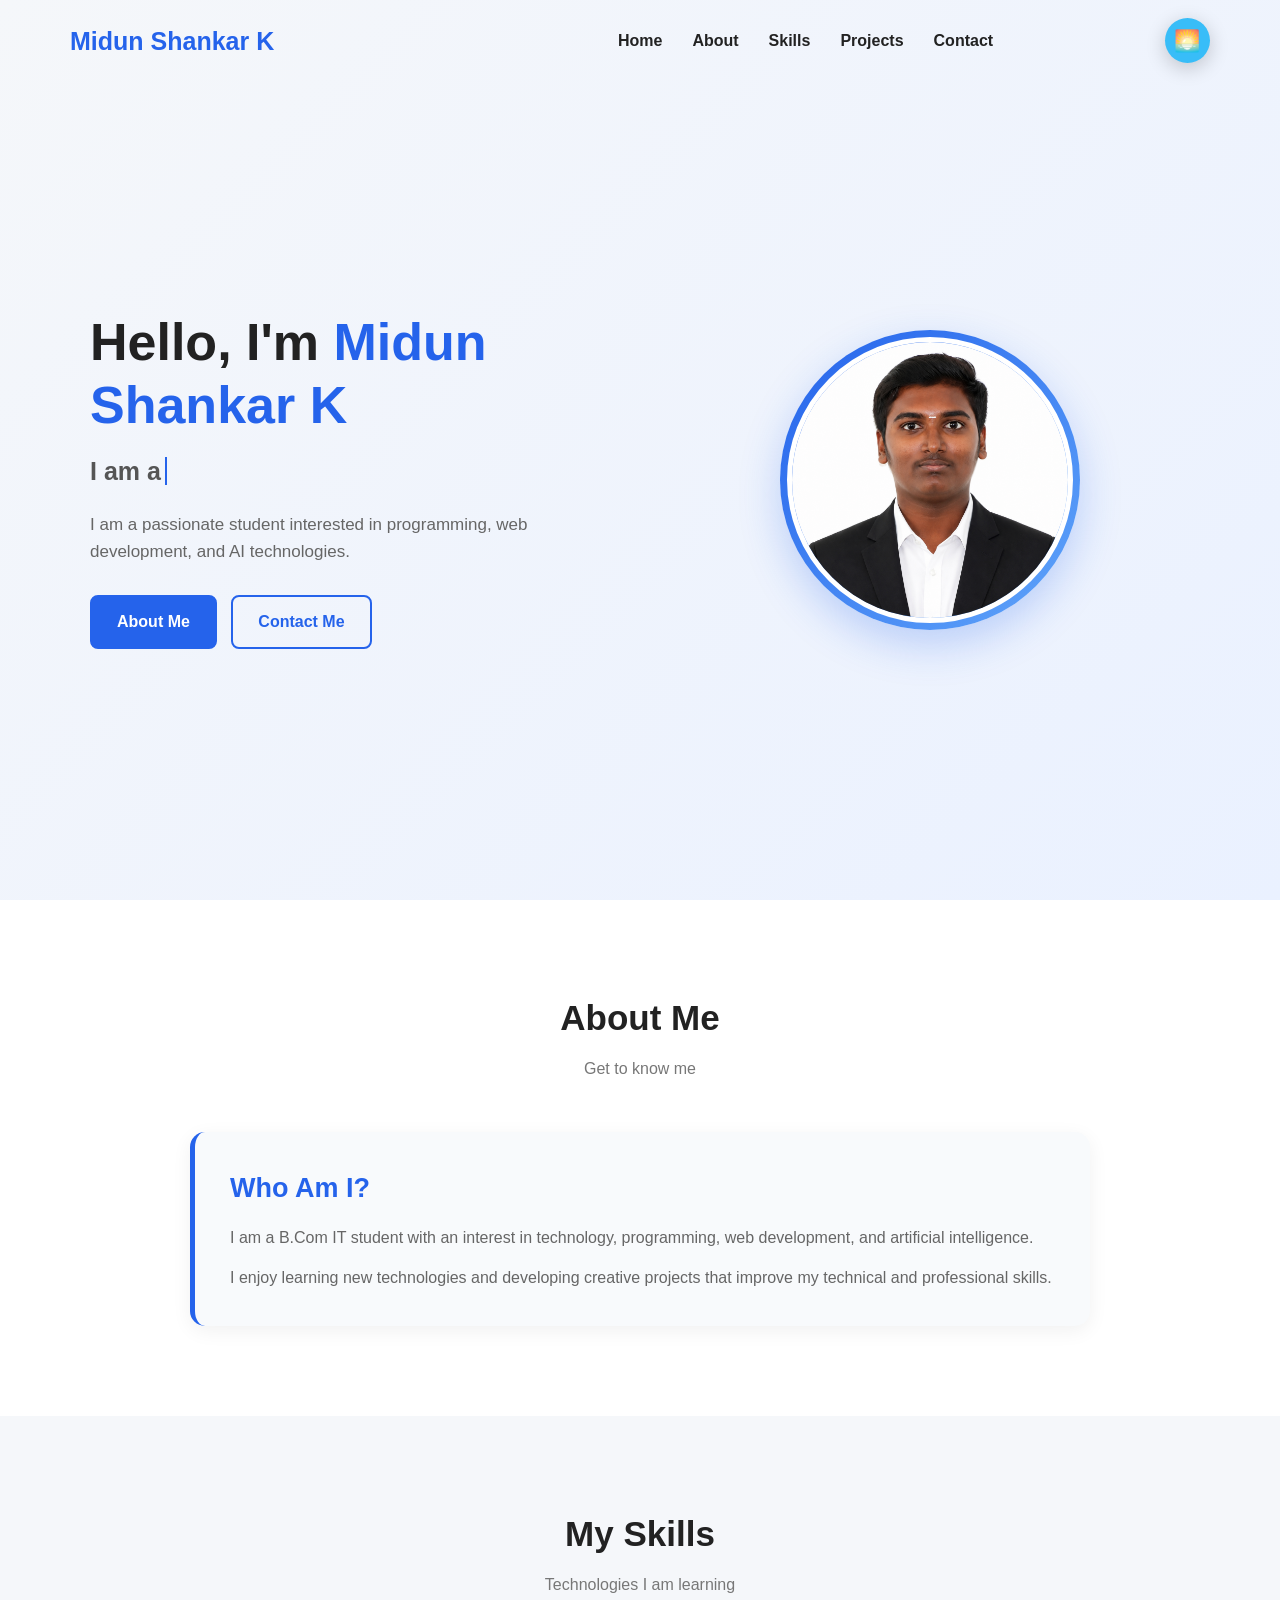
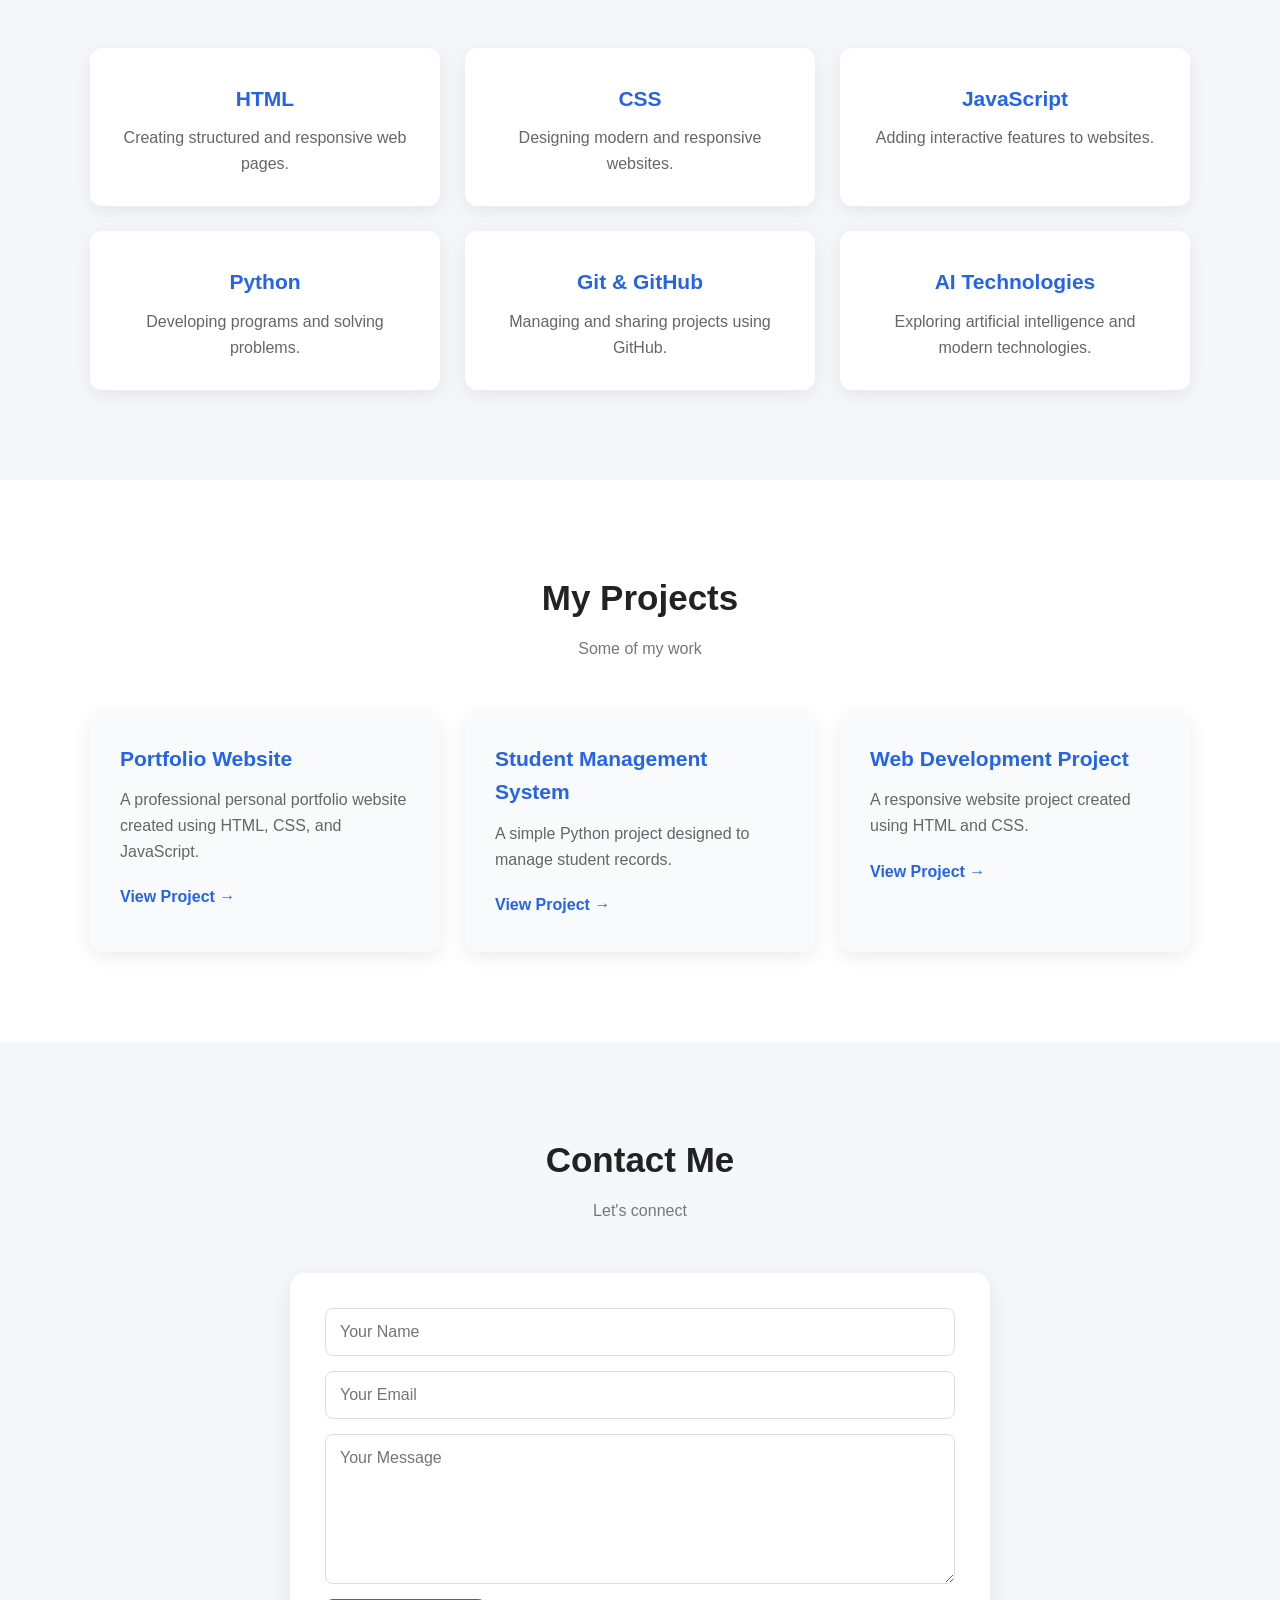
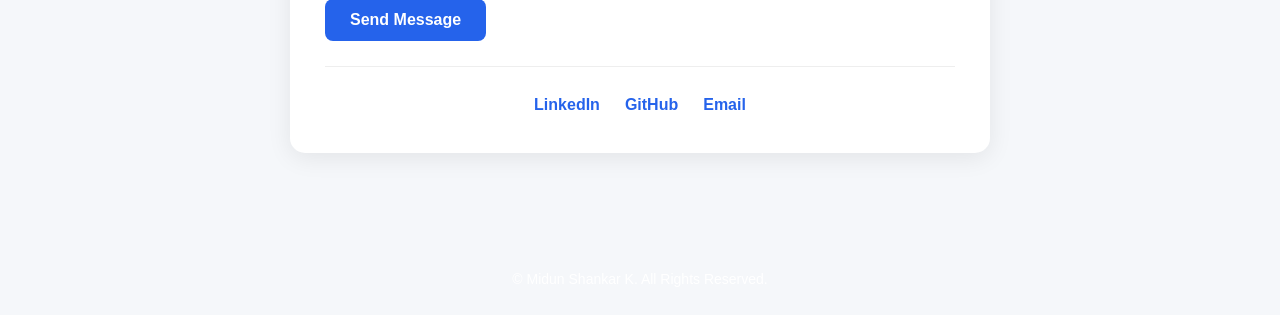
==== commit 8d0c582f: "Add background animation and shooting stars effect" ====
--- a/index.html
+++ b/index.html
@@ -26,6 +26,18 @@
             <button class="menu-btn" aria-label="Open Menu">
                 ☰
             </button>
+            <div class="bg-animation">
+    <span></span>
+    <span></span>
+    <span></span>
+    <span></span>
+
+    <div class="shooting-stars">
+        <span></span>
+        <span></span>
+        <span></span>
+    </div>
+</div>
 
             <!-- Navigation Links -->
             <ul class="nav-links">
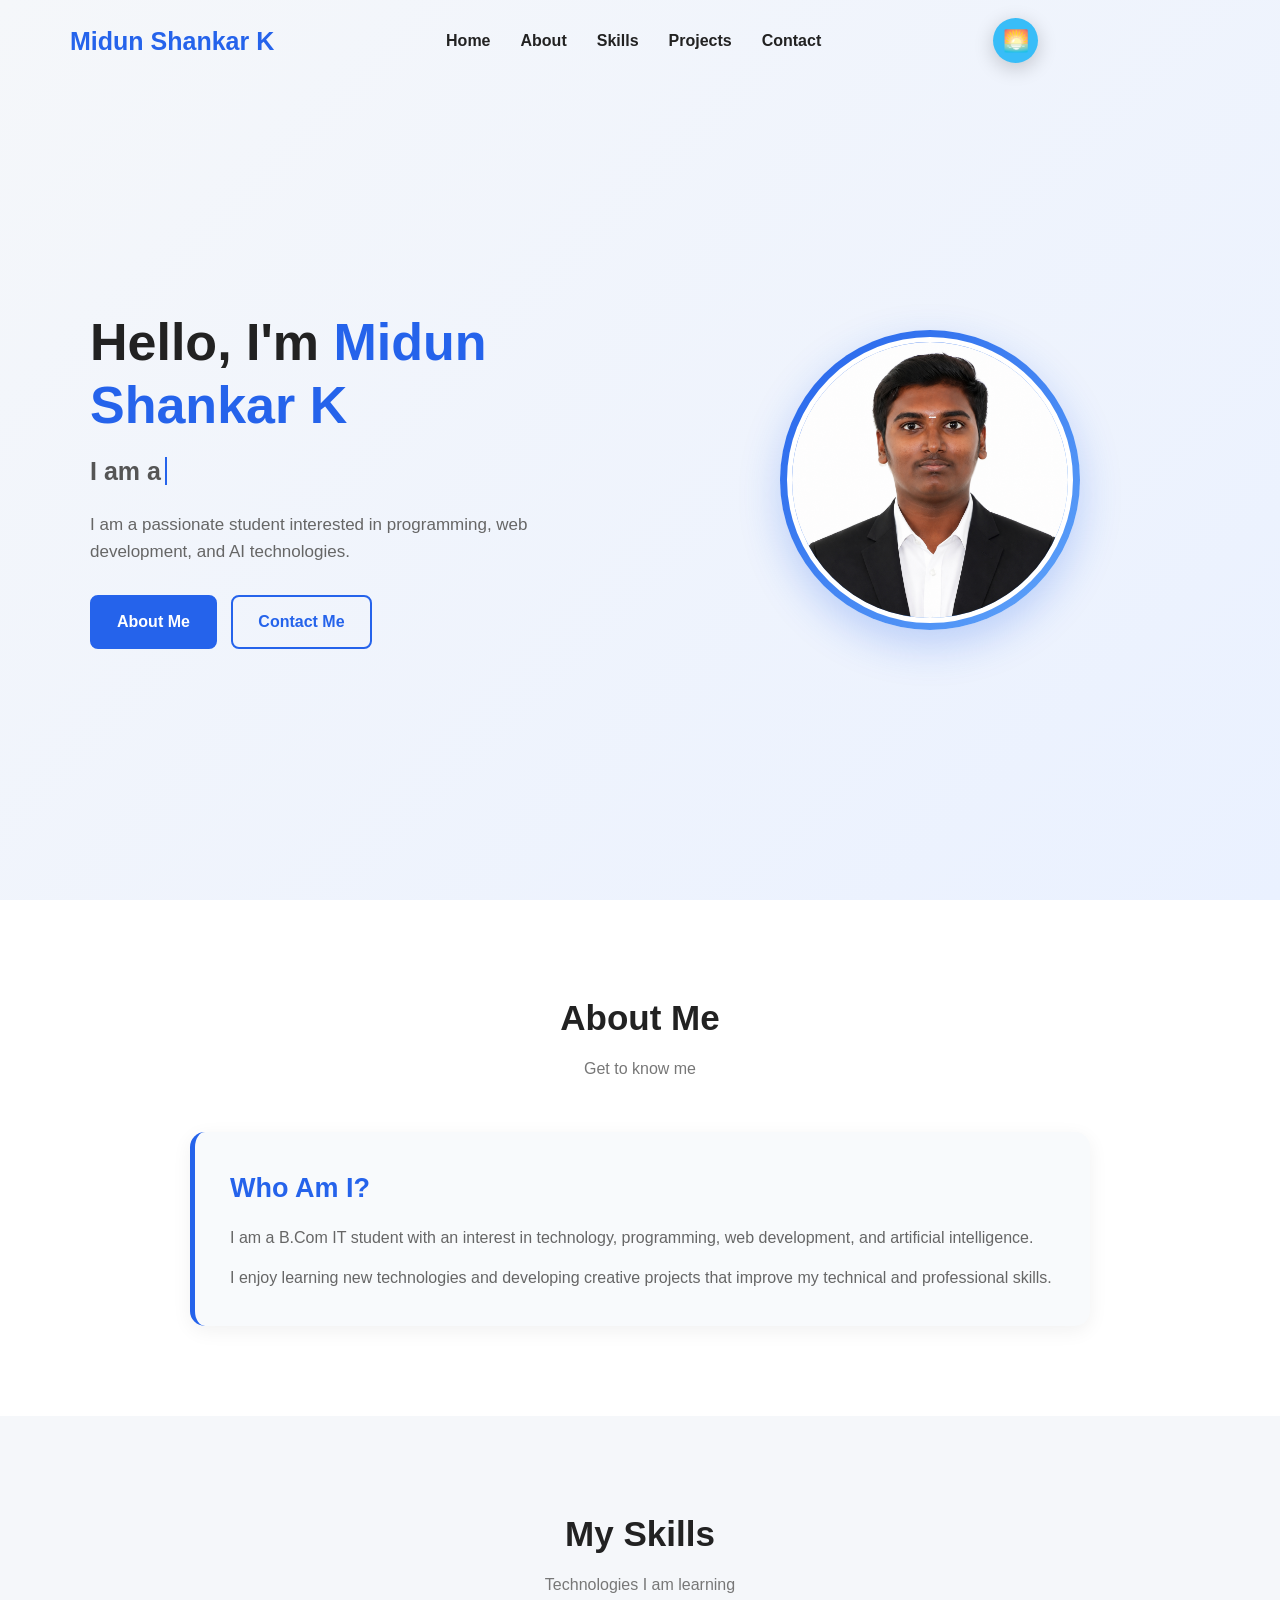
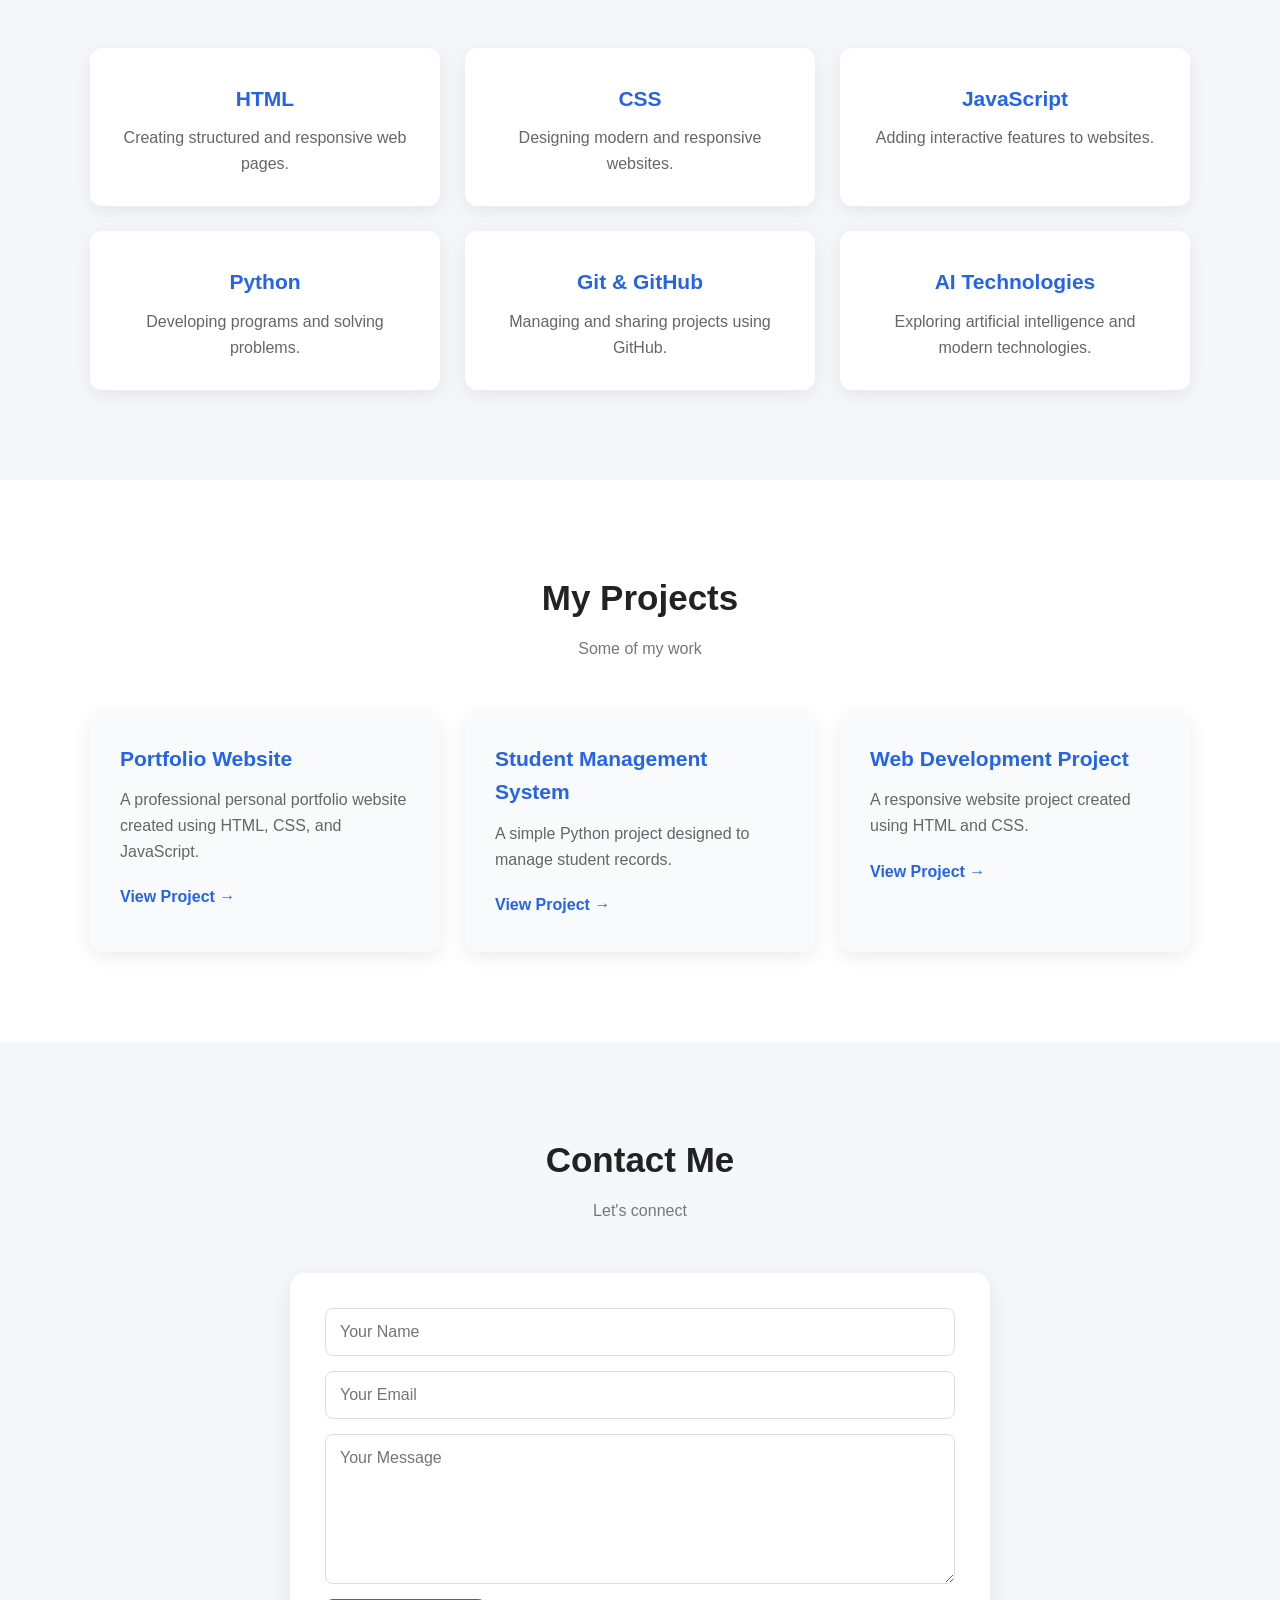
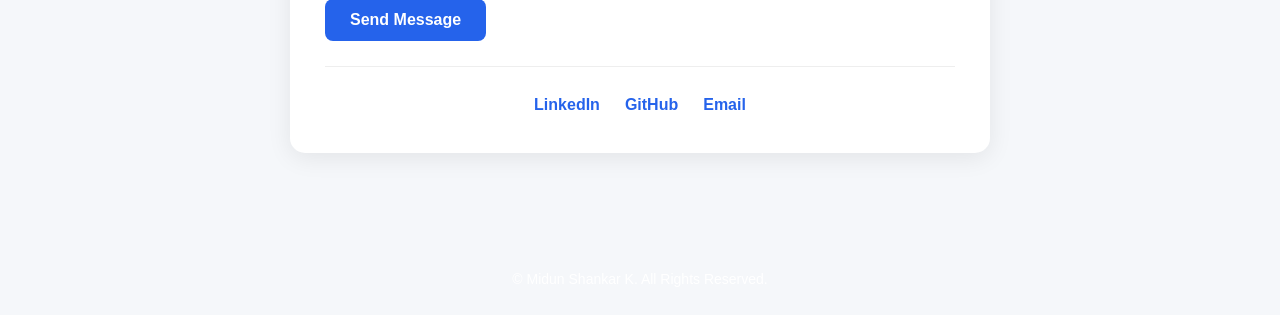
==== commit 7eaadf52: "Restore background animation and shooting stars Reintroduced background animation and shooting stars" ====
--- a/index.html
+++ b/index.html
@@ -26,18 +26,7 @@
             <button class="menu-btn" aria-label="Open Menu">
                 ☰
             </button>
-            <div class="bg-animation">
-    <span></span>
-    <span></span>
-    <span></span>
-    <span></span>
-
-    <div class="shooting-stars">
-        <span></span>
-        <span></span>
-        <span></span>
-    </div>
-</div>
+           
 
             <!-- Navigation Links -->
             <ul class="nav-links">
@@ -64,6 +53,18 @@
 <div class="theme-selector">
     <button id="theme-toggle" title="Change Theme">🌅</button>
 </div>
+             <div class="bg-animation">
+    <span></span>
+    <span></span>
+    <span></span>
+    <span></span>
+
+    <div class="shooting-stars">
+        <span></span>
+        <span></span>
+        <span></span>
+    </div>
+</div>
         </nav>
     </header>
 
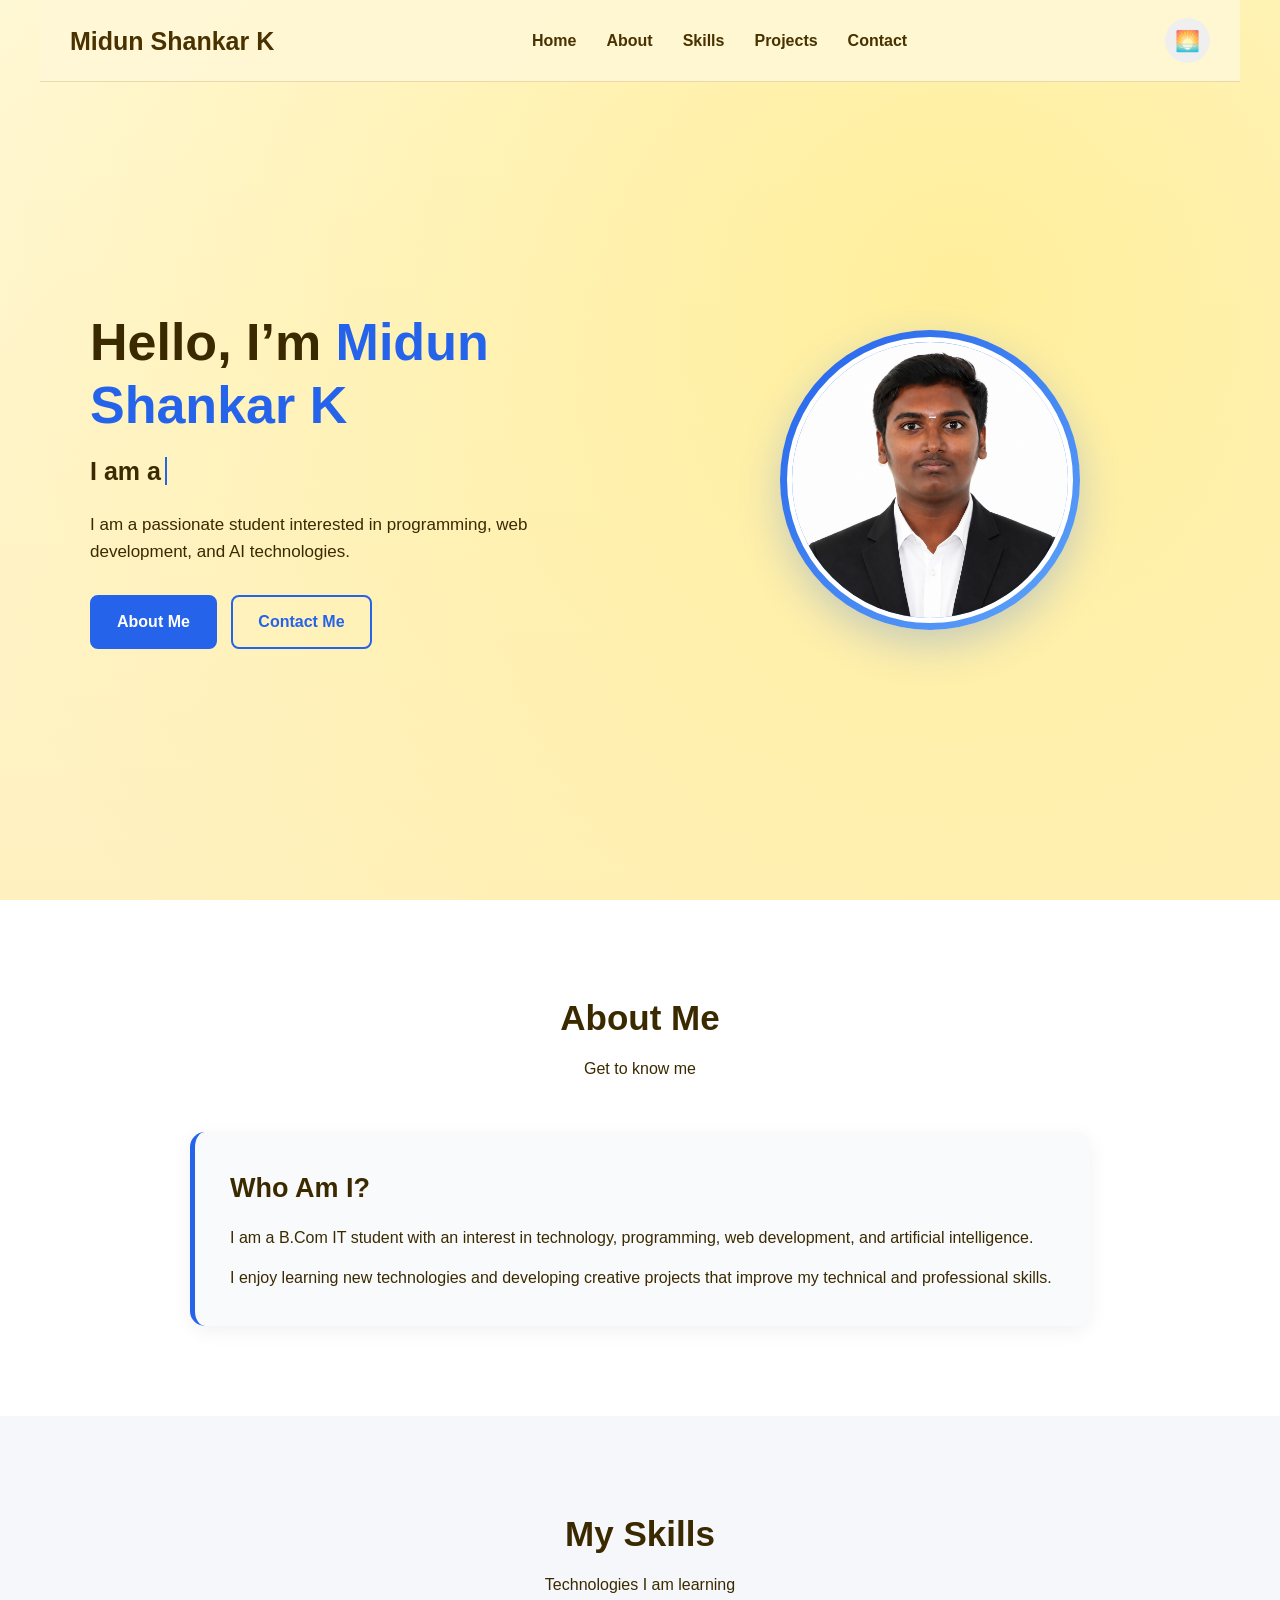
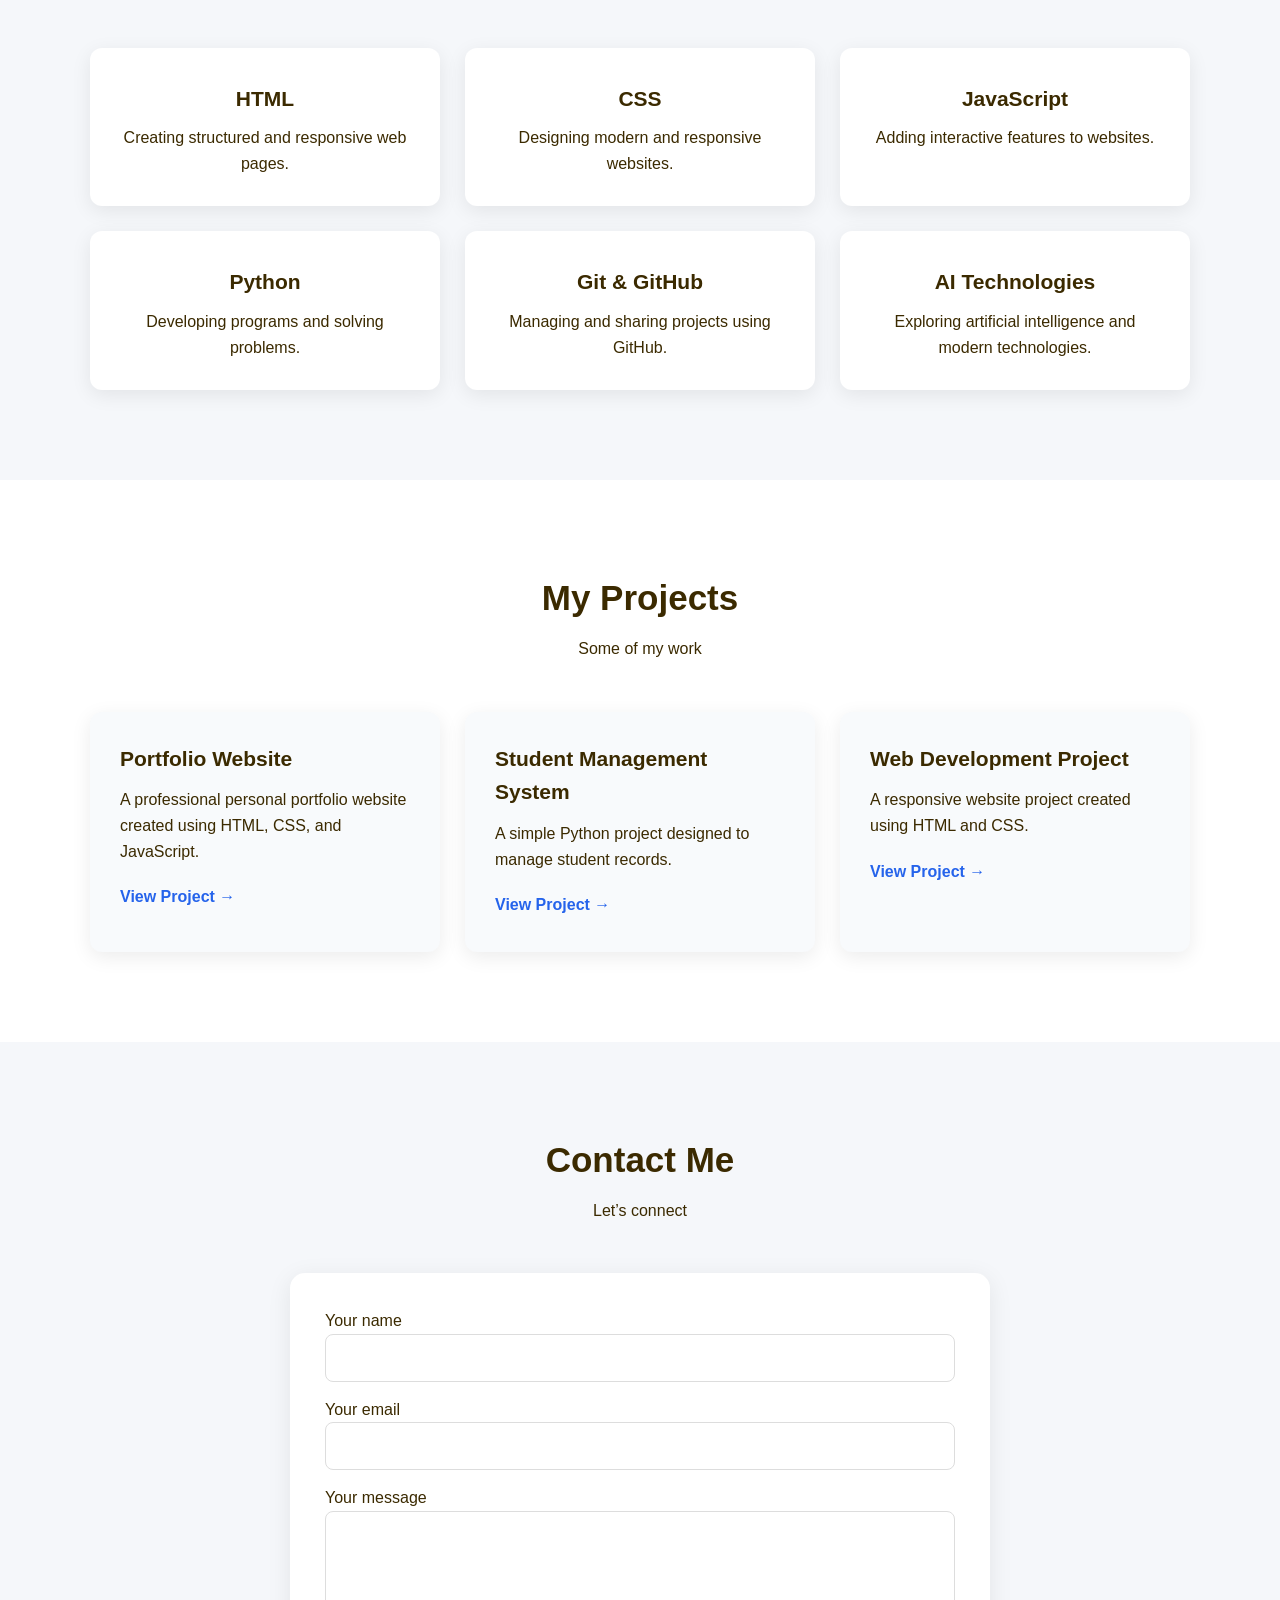
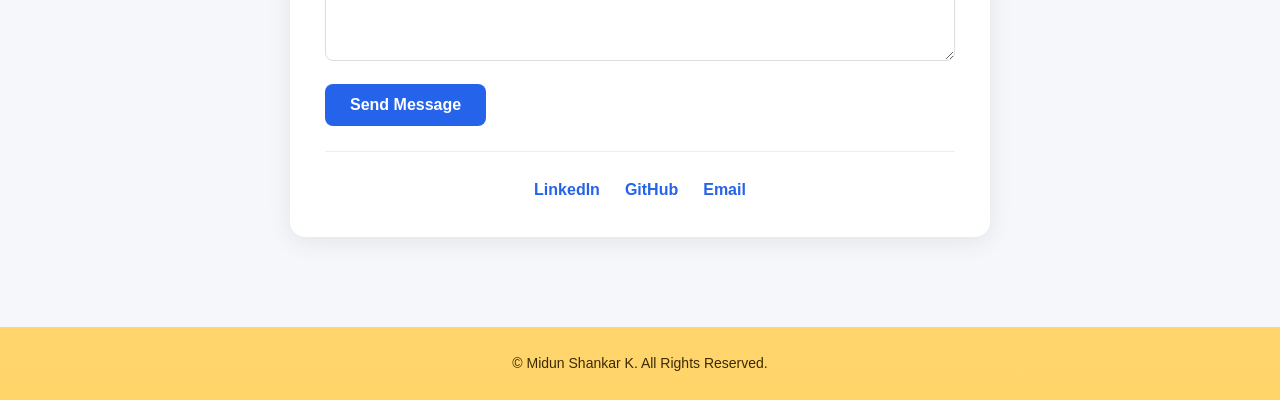
==== commit e07d8a30: "Refactor index.html for improved structure and semantics" ====
--- a/index.html
+++ b/index.html
@@ -1,430 +1,241 @@
-<!DOCTYPE html>
+<!doctype html>
 <html lang="en">
-
 <head>
-    <meta charset="UTF-8">
-    <meta name="viewport" content="width=device-width, initial-scale=1.0">
-
-    <title>Midun Shankar K | Portfolio</title>
-
-    <!-- CSS -->
-    <link rel="stylesheet" href="style.css">
+  <meta charset="UTF-8">
+  <meta name="viewport" content="width=device-width, initial-scale=1.0">
+  <meta name="description" content="Portfolio of Midun Shankar K">
+  <title>Midun Shankar K | Portfolio</title>
+  <link rel="stylesheet" href="style.css">
 </head>
 
-<body>
-
-    <!-- ================= HEADER ================= -->
-
-    <header>
-        <nav class="navbar">
-
-            <div class="logo">
-                Midun Shankar K
-            </div>
-
-            <!-- Mobile Menu Button -->
-            <button class="menu-btn" aria-label="Open Menu">
-                ☰
-            </button>
-           
-
-            <!-- Navigation Links -->
-            <ul class="nav-links">
-                <li>
-                    <a href="#home">Home</a>
-                </li>
-
-                <li>
-                    <a href="#about">About</a>
-                </li>
-
-                <li>
-                    <a href="#skills">Skills</a>
-                </li>
-
-                <li>
-                    <a href="#projects">Projects</a>
-                </li>
-
-                <li>
-                    <a href="#contact">Contact</a>
-                </li>
-            </ul>
-<div class="theme-selector">
-    <button id="theme-toggle" title="Change Theme">🌅</button>
-</div>
-             <div class="bg-animation">
-    <span></span>
-    <span></span>
-    <span></span>
-    <span></span>
-
+<body class="morning">
+  <div class="bg-animation" aria-hidden="true">
+    <span></span><span></span><span></span><span></span>
     <div class="shooting-stars">
-        <span></span>
-        <span></span>
-        <span></span>
+      <span></span><span></span><span></span>
     </div>
-</div>
-        </nav>
-    </header>
-
-
-    <!-- ================= HERO SECTION ================= -->
-
+  </div>
+
+  <header>
+    <nav class="navbar" aria-label="Main navigation">
+      <a class="logo" href="#home">Midun Shankar K</a>
+
+      <button
+        class="menu-btn"
+        type="button"
+        aria-label="Open menu"
+        aria-expanded="false"
+        aria-controls="main-menu">
+        ☰
+      </button>
+
+      <ul class="nav-links" id="main-menu">
+        <li><a href="#home">Home</a></li>
+        <li><a href="#about">About</a></li>
+        <li><a href="#skills">Skills</a></li>
+        <li><a href="#projects">Projects</a></li>
+        <li><a href="#contact">Contact</a></li>
+      </ul>
+
+      <button
+        id="theme-toggle"
+        type="button"
+        title="Change colour theme"
+        aria-label="Change colour theme">
+        🌅
+      </button>
+    </nav>
+  </header>
+
+  <main>
     <section id="home" class="hero">
-
-        <div class="hero-container">
-
-            <div class="hero-content">
-
-                <h1>
-                    Hello, I'm
-                    <span>Midun Shankar K</span>
-                </h1>
-
-                <h2>
-                    I am a <span class="typing"></span>
-                </h2>
-
-                <p>
-                    I am a passionate student interested in programming,
-                    web development, and AI technologies.
-                </p>
-
-                <a href="#about" class="btn">
-                    About Me
-                </a>
-
-                <a href="#contact" class="btn btn-outline">
-                    Contact Me
-                </a>
-
-            </div>
-
-
-<!-- PROFILE PHOTO -->
-
-<div class="profile-container">
-
-    <div class="profile-circle">
-
-        <img
-            src="profile.jpg"
-            alt="Midun Shankar K Profile Photo"
-            class="profile-img"
-        >
-
-    </div>
-
-</div>
-            
-        </div>
-
-    </section>
-
-
-    <!-- ================= ABOUT SECTION ================= -->
+      <div class="hero-container">
+        <div class="hero-content">
+          <h1>Hello, I’m <span>Midun Shankar K</span></h1>
+
+          <h2>
+            I am a
+            <span class="typing" aria-live="polite"></span>
+          </h2>
+
+          <p>
+            I am a passionate student interested in programming,
+            web development, and AI technologies.
+          </p>
+
+          <a href="#about" class="btn">About Me</a>
+          <a href="#contact" class="btn btn-outline">Contact Me</a>
+        </div>
+
+        <div class="profile-container">
+          <div class="profile-circle">
+            <img
+              src="profile.jpg"
+              alt="Midun Shankar K"
+              class="profile-img">
+          </div>
+        </div>
+      </div>
+    </section>
 
     <section id="about">
-
-        <div class="container">
-
-            <div class="section-title">
-
-                <h2>About Me</h2>
-
-                <p>Get to know me</p>
-
-            </div>
-
-
-            <div class="about-content">
-
-                <div class="about-text">
-
-                    <h3>Who Am I?</h3>
-
-                    <p>
-                        I am a B.Com IT student with an interest in
-                        technology, programming, web development,
-                        and artificial intelligence.
-                    </p>
-
-                    <p>
-                        I enjoy learning new technologies and
-                        developing creative projects that improve
-                        my technical and professional skills.
-                    </p>
-
-                </div>
-
-            </div>
-
-        </div>
-
-    </section>
-
-
-    <!-- ================= SKILLS SECTION ================= -->
+      <div class="container">
+        <div class="section-title">
+          <h2>About Me</h2>
+          <p>Get to know me</p>
+        </div>
+
+        <div class="about-content">
+          <div class="about-text">
+            <h3>Who Am I?</h3>
+
+            <p>
+              I am a B.Com IT student with an interest in technology,
+              programming, web development, and artificial intelligence.
+            </p>
+
+            <p>
+              I enjoy learning new technologies and developing creative
+              projects that improve my technical and professional skills.
+            </p>
+          </div>
+        </div>
+      </div>
+    </section>
 
     <section id="skills">
-
-        <div class="container">
-
-            <div class="section-title">
-
-                <h2>My Skills</h2>
-
-                <p>Technologies I am learning</p>
-
-            </div>
-
-
-            <div class="skills-container">
-
-                <div class="skill-card">
-
-                    <h3>HTML</h3>
-
-                    <p>
-                        Creating structured and responsive
-                        web pages.
-                    </p>
-
-                </div>
-
-
-                <div class="skill-card">
-
-                    <h3>CSS</h3>
-
-                    <p>
-                        Designing modern and responsive
-                        websites.
-                    </p>
-
-                </div>
-
-
-                <div class="skill-card">
-
-                    <h3>JavaScript</h3>
-
-                    <p>
-                        Adding interactive features to
-                        websites.
-                    </p>
-
-                </div>
-
-
-                <div class="skill-card">
-
-                    <h3>Python</h3>
-
-                    <p>
-                        Developing programs and
-                        solving problems.
-                    </p>
-
-                </div>
-
-
-                <div class="skill-card">
-
-                    <h3>Git & GitHub</h3>
-
-                    <p>
-                        Managing and sharing projects
-                        using GitHub.
-                    </p>
-
-                </div>
-
-
-                <div class="skill-card">
-
-                    <h3>AI Technologies</h3>
-
-                    <p>
-                        Exploring artificial intelligence
-                        and modern technologies.
-                    </p>
-
-                </div>
-
-            </div>
-
-        </div>
-
-    </section>
-
-
-    <!-- ================= PROJECTS SECTION ================= -->
+      <div class="container">
+        <div class="section-title">
+          <h2>My Skills</h2>
+          <p>Technologies I am learning</p>
+        </div>
+
+        <div class="skills-container">
+          <article class="skill-card">
+            <h3>HTML</h3>
+            <p>Creating structured and responsive web pages.</p>
+          </article>
+
+          <article class="skill-card">
+            <h3>CSS</h3>
+            <p>Designing modern and responsive websites.</p>
+          </article>
+
+          <article class="skill-card">
+            <h3>JavaScript</h3>
+            <p>Adding interactive features to websites.</p>
+          </article>
+
+          <article class="skill-card">
+            <h3>Python</h3>
+            <p>Developing programs and solving problems.</p>
+          </article>
+
+          <article class="skill-card">
+            <h3>Git &amp; GitHub</h3>
+            <p>Managing and sharing projects using GitHub.</p>
+          </article>
+
+          <article class="skill-card">
+            <h3>AI Technologies</h3>
+            <p>Exploring artificial intelligence and modern technologies.</p>
+          </article>
+        </div>
+      </div>
+    </section>
 
     <section id="projects">
-
-        <div class="container">
-
-            <div class="section-title">
-
-                <h2>My Projects</h2>
-
-                <p>Some of my work</p>
-
-            </div>
-
-
-            <div class="projects-container">
-
-                <!-- Project 1 -->
-
-                <div class="project-card">
-
-                    <h3>Portfolio Website</h3>
-
-                    <p>
-                        A professional personal portfolio
-                        website created using HTML, CSS,
-                        and JavaScript.
-                    </p>
-
-                    <a href="#">
-                        View Project →
-                    </a>
-
-                </div>
-
-
-                <!-- Project 2 -->
-
-                <div class="project-card">
-
-                    <h3>Student Management System</h3>
-
-                    <p>
-                        A simple Python project designed
-                        to manage student records.
-                    </p>
-
-                    <a href="#">
-                        View Project →
-                    </a>
-
-                </div>
-
-
-                <!-- Project 3 -->
-
-                <div class="project-card">
-
-                    <h3>Web Development Project</h3>
-
-                    <p>
-                        A responsive website project
-                        created using HTML and CSS.
-                    </p>
-
-                    <a href="#">
-                        View Project →
-                    </a>
-
-                </div>
-
-            </div>
-
-        </div>
-
-    </section>
-
-
-    <!-- ================= CONTACT SECTION ================= -->
+      <div class="container">
+        <div class="section-title">
+          <h2>My Projects</h2>
+          <p>Some of my work</p>
+        </div>
+
+        <div class="projects-container">
+          <article class="project-card">
+            <h3>Portfolio Website</h3>
+            <p>
+              A professional personal portfolio website created using
+              HTML, CSS, and JavaScript.
+            </p>
+            <a href="#">View Project →</a>
+          </article>
+
+          <article class="project-card">
+            <h3>Student Management System</h3>
+            <p>
+              A simple Python project designed to manage student records.
+            </p>
+            <a href="#">View Project →</a>
+          </article>
+
+          <article class="project-card">
+            <h3>Web Development Project</h3>
+            <p>
+              A responsive website project created using HTML and CSS.
+            </p>
+            <a href="#">View Project →</a>
+          </article>
+        </div>
+      </div>
+    </section>
 
     <section id="contact">
-
-        <div class="container">
-
-            <div class="section-title">
-
-                <h2>Contact Me</h2>
-
-                <p>Let's connect</p>
-
-            </div>
-
-
-            <div class="contact-container">
-
-                <form class="contact-form">
-
-                    <input
-                        type="text"
-                        name="name"
-                        placeholder="Your Name"
-                        required
-                    >
-
-                    <input
-                        type="email"
-                        name="email"
-                        placeholder="Your Email"
-                        required
-                    >
-
-                    <textarea
-                        name="message"
-                        placeholder="Your Message"
-                        required
-                    ></textarea>
-
-                    <button type="submit" class="btn">
-                        Send Message
-                    </button>
-
-                </form>
-
-
-                <!-- Social Links -->
-
-                <div class="social-links">
-
-                    <a href="https://www.linkedin.com/in/midun-shankar-k-46974031a" target="_blank">
-                        LinkedIn
-                    </a>
-
-                    <a href="https://github.com/Midunshankar" target="_blank">
-                        GitHub
-                    </a>
-
-                    <a href="mailto:midunshankar2007@gmail.com">
-    Email
-</a>
-
-                </div>
-
-            </div>
-
-        </div>
-
-    </section>
-
-
-    <!-- ================= FOOTER ================= -->
-
-    <footer>
-
-        <p>
-            © <span id="current-year"></span>
-            Midun Shankar K.
-            All Rights Reserved.
-        </p>
-
-    </footer>
-
-
-    <!-- JavaScript -->
-    <script src="script.js"></script>
-
+      <div class="container">
+        <div class="section-title">
+          <h2>Contact Me</h2>
+          <p>Let’s connect</p>
+        </div>
+
+        <div class="contact-container">
+          <form class="contact-form">
+            <label>
+              <span>Your name</span>
+              <input type="text" name="name" required>
+            </label>
+
+            <label>
+              <span>Your email</span>
+              <input type="email" name="email" required>
+            </label>
+
+            <label>
+              <span>Your message</span>
+              <textarea name="message" required></textarea>
+            </label>
+
+            <button type="submit" class="btn">Send Message</button>
+          </form>
+
+          <div class="social-links">
+            <a
+              href="https://www.linkedin.com/in/midun-shankar-k-46974031a"
+              target="_blank"
+              rel="noopener noreferrer">
+              LinkedIn
+            </a>
+
+            <a
+              href="https://github.com/Midunshankar"
+              target="_blank"
+              rel="noopener noreferrer">
+              GitHub
+            </a>
+
+            <a href="mailto:midunshankar2007@gmail.com">Email</a>
+          </div>
+        </div>
+      </div>
+    </section>
+  </main>
+
+  <footer>
+    <p>
+      © <span id="current-year"></span>
+      Midun Shankar K. All Rights Reserved.
+    </p>
+  </footer>
+
+  <script src="script.js"></script>
 </body>
-
 </html>
--- a/style.css
+++ b/style.css
@@ -882,12 +882,16 @@
 
 }
 
-/* =========================================================
-   4 THEME PORTFOLIO
+/* =====================================================
+   FINAL 4-THEME SYSTEM
    Morning → Afternoon → Evening → Night
-========================================================= */
-
-/* Smooth transition for the whole portfolio */
+   Full Portfolio Theme
+===================================================== */
+
+/* =====================================================
+   GLOBAL THEME TRANSITION
+===================================================== */
+
 body,
 nav,
 header,
@@ -897,40 +901,34 @@
 .stat,
 footer,
 .btn,
-#theme-toggle {
+.section-title,
+.hero-role,
+.hero-description,
+.about-text,
+.project-card {
     transition:
         background 0.8s ease,
         background-color 0.8s ease,
         color 0.5s ease,
         border-color 0.5s ease,
-        box-shadow 0.6s ease;
-}
-
-
-/* =========================================================
-   COMMON THEME SETTINGS
-========================================================= */
+        box-shadow 0.5s ease;
+}
+
+
+/* =====================================================
+   BASE BODY
+===================================================== */
 
 body {
     min-height: 100vh;
-}
-
-header {
-    background: transparent !important;
-}
-
-section {
-    background: transparent;
-}
-
-footer {
-    background: transparent;
-}
-
-
-/* =========================================================
-   🌅 MORNING
-========================================================= */
+    background: #0f172a;
+    color: white;
+}
+
+
+/* =====================================================
+   🌅 MORNING THEME
+===================================================== */
 
 body.morning {
     background:
@@ -949,19 +947,19 @@
     color: #3b2a00;
 }
 
-body.morning nav {
-    background: rgba(255, 248, 214, 0.90);
-    border-bottom: 1px solid rgba(120, 85, 20, 0.20);
-}
-
-body.morning nav a {
-    color: #4a3200;
-}
-
-body.morning nav a:hover {
-    color: #d97706;
-}
-
+/* Header */
+body.morning header {
+    background: transparent;
+    color: #3b2a00;
+}
+
+/* All sections */
+body.morning section {
+    background: transparent;
+    color: #3b2a00;
+}
+
+/* Headings */
 body.morning h1,
 body.morning h2,
 body.morning h3,
@@ -970,58 +968,78 @@
     color: #3b2a00;
 }
 
+/* Hero */
 body.morning .hero-role {
     color: #a16207;
 }
 
-body.morning .highlight,
-body.morning .section-title {
+body.morning .highlight {
     color: #d97706;
 }
 
+body.morning .hero-description {
+    color: #5b4500;
+}
+
+/* Navbar */
+body.morning nav {
+    background: rgba(255, 248, 214, 0.88);
+    border-bottom: 1px solid rgba(161, 98, 7, 0.2);
+}
+
+body.morning nav a {
+    color: #4a3200;
+}
+
+body.morning nav a:hover {
+    color: #d97706;
+}
+
+/* Cards */
 body.morning .card,
 body.morning .skill,
 body.morning .stat {
     background: rgba(255, 255, 255, 0.42);
-    border: 1px solid rgba(120, 85, 20, 0.20);
-    box-shadow: 0 10px 30px rgba(120, 85, 20, 0.12);
-}
-
+    border: 1px solid rgba(161, 98, 7, 0.2);
+    color: #3b2a00;
+}
+
+/* Skill icons */
 body.morning .skill i {
     color: #d97706;
 }
 
-body.morning .profile-pic {
-    border-color: #ffffff;
-    box-shadow:
-        0 0 25px rgba(245, 158, 11, 0.50),
-        0 0 55px rgba(245, 158, 11, 0.20);
-}
-
+/* Section titles */
+body.morning .section-title {
+    color: #b45309;
+}
+
+/* Stats */
+body.morning .stat h2 {
+    color: #d97706;
+}
+
+/* Buttons */
 body.morning .btn.primary {
     background: #d97706;
     color: white;
 }
 
 body.morning .btn.secondary {
-    color: #7c4a03;
-    border-color: #7c4a03;
-}
-
-body.morning footer {
-    color: #6b4f16;
-}
-
-
-/* =========================================================
-   ☁️ AFTERNOON
-========================================================= */
+    color: #92400e;
+    border-color: #92400e;
+}
+
+
+/* =====================================================
+   ☁️ AFTERNOON THEME
+===================================================== */
 
 body.afternoon {
     background:
         radial-gradient(
             circle at 20% 15%,
-            rgba(255, 255, 255, 0.85),
+            rgba(255, 255, 255, 0.8),
             transparent 25%
         ),
         linear-gradient(
@@ -1034,19 +1052,19 @@
     color: #17324d;
 }
 
-body.afternoon nav {
-    background: rgba(224, 243, 255, 0.92);
-    border-bottom: 1px solid rgba(30, 64, 90, 0.18);
-}
-
-body.afternoon nav a {
+/* Header */
+body.afternoon header {
+    background: transparent;
     color: #17324d;
 }
 
-body.afternoon nav a:hover {
-    color: #0284c7;
-}
-
+/* Sections */
+body.afternoon section {
+    background: transparent;
+    color: #17324d;
+}
+
+/* Text */
 body.afternoon h1,
 body.afternoon h2,
 body.afternoon h3,
@@ -1059,54 +1077,73 @@
     color: #2563a8;
 }
 
-body.afternoon .highlight,
-body.afternoon .section-title {
+body.afternoon .highlight {
     color: #0284c7;
 }
 
+body.afternoon .hero-description {
+    color: #31536f;
+}
+
+/* Navbar */
+body.afternoon nav {
+    background: rgba(224, 243, 255, 0.9);
+    border-bottom: 1px solid rgba(30, 64, 90, 0.18);
+}
+
+body.afternoon nav a {
+    color: #17324d;
+}
+
+body.afternoon nav a:hover {
+    color: #0284c7;
+}
+
+/* Cards */
 body.afternoon .card,
 body.afternoon .skill,
 body.afternoon .stat {
-    background: rgba(255, 255, 255, 0.48);
+    background: rgba(255, 255, 255, 0.45);
     border: 1px solid rgba(30, 64, 90, 0.18);
-    box-shadow: 0 10px 30px rgba(30, 64, 90, 0.12);
-}
-
+    color: #17324d;
+}
+
+/* Skills */
 body.afternoon .skill i {
     color: #0284c7;
 }
 
-body.afternoon .profile-pic {
-    border-color: white;
-    box-shadow:
-        0 0 25px rgba(14, 165, 233, 0.45),
-        0 0 55px rgba(14, 165, 233, 0.18);
-}
-
+/* Section titles */
+body.afternoon .section-title {
+    color: #0369a1;
+}
+
+/* Stats */
+body.afternoon .stat h2 {
+    color: #0284c7;
+}
+
+/* Buttons */
 body.afternoon .btn.primary {
     background: #0284c7;
     color: white;
 }
 
 body.afternoon .btn.secondary {
-    color: #075985;
-    border-color: #075985;
-}
-
-body.afternoon footer {
-    color: #36566f;
-}
-
-
-/* =========================================================
-   🌧️ EVENING
-========================================================= */
+    color: #0369a1;
+    border-color: #0369a1;
+}
+
+
+/* =====================================================
+   🌧️ EVENING THEME
+===================================================== */
 
 body.evening {
     background:
         radial-gradient(
             circle at 70% 15%,
-            rgba(99, 102, 241, 0.30),
+            rgba(99, 102, 241, 0.28),
             transparent 30%
         ),
         linear-gradient(
@@ -1119,19 +1156,19 @@
     color: #e5edff;
 }
 
-body.evening nav {
-    background: rgba(15, 23, 42, 0.88);
-    border-bottom: 1px solid rgba(165, 180, 252, 0.18);
-}
-
-body.evening nav a {
+/* Header */
+body.evening header {
+    background: transparent;
     color: #e5edff;
 }
 
-body.evening nav a:hover {
-    color: #60a5fa;
-}
-
+/* Sections */
+body.evening section {
+    background: transparent;
+    color: #e5edff;
+}
+
+/* Text */
 body.evening h1,
 body.evening h2,
 body.evening h3,
@@ -1144,59 +1181,78 @@
     color: #a5b4fc;
 }
 
-body.evening .highlight,
-body.evening .section-title {
+body.evening .highlight {
     color: #60a5fa;
 }
 
+body.evening .hero-description {
+    color: #cbd5e1;
+}
+
+/* Navbar */
+body.evening nav {
+    background: rgba(15, 23, 42, 0.85);
+    border-bottom: 1px solid rgba(165, 180, 252, 0.2);
+}
+
+body.evening nav a {
+    color: #e5edff;
+}
+
+body.evening nav a:hover {
+    color: #60a5fa;
+}
+
+/* Cards */
 body.evening .card,
 body.evening .skill,
 body.evening .stat {
     background: rgba(15, 23, 42, 0.55);
-    border: 1px solid rgba(165, 180, 252, 0.20);
-    box-shadow: 0 10px 30px rgba(0, 0, 0, 0.30);
-}
-
+    border: 1px solid rgba(165, 180, 252, 0.2);
+    color: #e5edff;
+}
+
+/* Skills */
 body.evening .skill i {
     color: #60a5fa;
 }
 
-body.evening .profile-pic {
-    border-color: #c7d2fe;
-    box-shadow:
-        0 0 30px rgba(99, 102, 241, 0.55),
-        0 0 65px rgba(96, 165, 250, 0.20);
-}
-
+/* Section titles */
+body.evening .section-title {
+    color: #93c5fd;
+}
+
+/* Stats */
+body.evening .stat h2 {
+    color: #60a5fa;
+}
+
+/* Buttons */
 body.evening .btn.primary {
     background: #4f46e5;
     color: white;
 }
 
 body.evening .btn.secondary {
-    color: #e5e7ff;
-    border-color: #a5b4fc;
-}
-
-body.evening footer {
-    color: #a5b4fc;
-}
-
-
-/* =========================================================
-   🌌 NIGHT
-========================================================= */
+    color: #c7d2fe;
+    border-color: #c7d2fe;
+}
+
+
+/* =====================================================
+   🌌 NIGHT THEME
+===================================================== */
 
 body.night {
     background:
         radial-gradient(
             ellipse at 50% 25%,
-            rgba(91, 33, 182, 0.35),
+            rgba(91, 33, 182, 0.32),
             transparent 38%
         ),
         radial-gradient(
             ellipse at 80% 70%,
-            rgba(30, 64, 175, 0.25),
+            rgba(30, 64, 175, 0.22),
             transparent 35%
         ),
         linear-gradient(
@@ -1209,19 +1265,19 @@
     color: #e5e7ff;
 }
 
-body.night nav {
-    background: rgba(2, 6, 23, 0.92);
-    border-bottom: 1px solid rgba(196, 181, 253, 0.18);
-}
-
-body.night nav a {
+/* Header */
+body.night header {
+    background: transparent;
     color: #e5e7ff;
 }
 
-body.night nav a:hover {
-    color: #a78bfa;
-}
-
+/* Sections */
+body.night section {
+    background: transparent;
+    color: #e5e7ff;
+}
+
+/* Text */
 body.night h1,
 body.night h2,
 body.night h3,
@@ -1234,54 +1290,104 @@
     color: #c4b5fd;
 }
 
-body.night .highlight,
-body.night .section-title {
+body.night .highlight {
     color: #60a5fa;
 }
 
+body.night .hero-description {
+    color: #cbd5e1;
+}
+
+/* Navbar */
+body.night nav {
+    background: rgba(2, 6, 23, 0.9);
+    border-bottom: 1px solid rgba(196, 181, 253, 0.2);
+}
+
+body.night nav a {
+    color: #e5e7ff;
+}
+
+body.night nav a:hover {
+    color: #a78bfa;
+}
+
+/* Cards */
 body.night .card,
 body.night .skill,
 body.night .stat {
-    background: rgba(15, 23, 42, 0.58);
-    border: 1px solid rgba(196, 181, 253, 0.20);
-    box-shadow:
-        0 10px 30px rgba(0, 0, 0, 0.35);
-}
-
+    background: rgba(15, 23, 42, 0.6);
+    border: 1px solid rgba(196, 181, 253, 0.2);
+    color: #e5e7ff;
+}
+
+/* Skills */
 body.night .skill i {
     color: #60a5fa;
 }
 
-body.night .profile-pic {
-    border-color: #ddd6fe;
-    box-shadow:
-        0 0 35px rgba(139, 92, 246, 0.70),
-        0 0 75px rgba(59, 130, 246, 0.25);
-}
-
+/* Section titles */
+body.night .section-title {
+    color: #a78bfa;
+}
+
+/* Stats */
+body.night .stat h2 {
+    color: #60a5fa;
+}
+
+/* Buttons */
 body.night .btn.primary {
     background: #4f46e5;
     color: white;
 }
 
 body.night .btn.secondary {
-    color: #e5e7ff;
-    border-color: #a78bfa;
-}
-
-body.night footer {
-    color: #a5b4fc;
-}
-
-
-/* =========================================================
-   🌧️ EVENING RAIN
-========================================================= */
+    color: #c4b5fd;
+    border-color: #c4b5fd;
+}
+
+
+/* =====================================================
+   👤 PROFILE IMAGE
+===================================================== */
+
+body.morning .profile-pic {
+    box-shadow:
+        0 0 25px rgba(245, 158, 11, 0.5);
+}
+
+body.afternoon .profile-pic {
+    box-shadow:
+        0 0 25px rgba(14, 165, 233, 0.5);
+}
+
+body.evening .profile-pic {
+    box-shadow:
+        0 0 30px rgba(99, 102, 241, 0.6);
+}
+
+body.night .profile-pic {
+    box-shadow:
+        0 0 35px rgba(139, 92, 246, 0.7),
+        0 0 75px rgba(59, 130, 246, 0.25);
+}
+
+
+/* =====================================================
+   🌅 MORNING / AFTERNOON
+   Remove floating animation
+===================================================== */
 
 body.morning .bg-animation > span,
 body.afternoon .bg-animation > span {
     display: none;
 }
+
+
+/* =====================================================
+   🌧️ EVENING RAIN
+===================================================== */
 
 body.evening .bg-animation > span {
     width: 2px;
@@ -1290,7 +1396,7 @@
 
     background: linear-gradient(
         transparent,
-        rgba(147, 197, 253, 0.70)
+        rgba(147, 197, 253, 0.65)
     );
 
     animation: rainFall 1.2s linear infinite;
@@ -1333,9 +1439,9 @@
 }
 
 
-/* =========================================================
+/* =====================================================
    🌌 NIGHT STARS
-========================================================= */
+===================================================== */
 
 body.night .bg-animation > span {
     background: white;
@@ -1377,6 +1483,7 @@
 }
 
 @keyframes starTwinkle {
+
     0%,
     100% {
         opacity: 0.25;
@@ -1390,9 +1497,9 @@
 }
 
 
-/* =========================================================
-   ☄️ SHOOTING STARS — NIGHT ONLY
-========================================================= */
+/* =====================================================
+   ☄️ SHOOTING STARS
+===================================================== */
 
 body:not(.night) .shooting-stars {
     display: none;
@@ -1404,7 +1511,7 @@
     inset: 0;
     pointer-events: none;
     overflow: hidden;
-    z-index: -1;
+    z-index: 0;
 }
 
 body.night .shooting-stars span {
@@ -1444,6 +1551,7 @@
 }
 
 @keyframes shootingStar {
+
     0% {
         transform: translate(0, 0) rotate(-35deg);
         opacity: 0;
@@ -1464,30 +1572,50 @@
 }
 
 
-/* =========================================================
+/* =====================================================
+   👤 PROFILE CIRCLE
+===================================================== */
+
+.profile-pic {
+    width: 220px;
+    height: 220px;
+    border-radius: 50%;
+
+    object-fit: cover;
+    object-position: center;
+
+    border: 5px solid white;
+
+    display: block;
+
+    margin: 40px auto 0;
+
+    position: relative;
+    z-index: 2;
+}
+
+
+/* =====================================================
    THEME BUTTON
-========================================================= */
+===================================================== */
 
 #theme-toggle {
+    cursor: pointer;
     border: none;
-    outline: none;
-    cursor: pointer;
+    border-radius: 50%;
 
     width: 45px;
     height: 45px;
-
-    border-radius: 50%;
 
     display: flex;
     align-items: center;
     justify-content: center;
 
-    font-size: 21px;
-
-    background: #38bdf8;
-    color: white;
-
-    box-shadow: 0 5px 20px rgba(0, 0, 0, 0.20);
+    font-size: 20px;
+
+    transition:
+        transform 0.3s ease,
+        background 0.5s ease;
 }
 
 #theme-toggle:hover {
@@ -1495,40 +1623,48 @@
 }
 
 
-/* Morning button */
-body.morning #theme-toggle {
-    background: #d97706;
-}
-
-/* Afternoon button */
-body.afternoon #theme-toggle {
-    background: #0284c7;
-}
-
-/* Evening button */
-body.evening #theme-toggle {
-    background: #4f46e5;
-}
-
-/* Night button */
-body.night #theme-toggle {
-    background: #7c3aed;
-}
-
-
-/* =========================================================
-   MOBILE
-========================================================= */
-
-@media (max-width: 600px) {
-
-    #theme-toggle {
-        width: 38px;
-        height: 38px;
-        font-size: 18px;
-    }
-
-    body.night .shooting-stars span {
-        width: 80px;
-    }
-}
+/* =====================================================
+   SKILL FRAME
+===================================================== */
+
+body.morning .skill {
+    border: 2px solid rgba(120, 85, 20, 0.35);
+}
+
+body.afternoon .skill {
+    border: 2px solid rgba(40, 80, 120, 0.35);
+}
+
+body.evening .skill {
+    border: 2px solid rgba(165, 180, 252, 0.3);
+}
+
+body.night .skill {
+    border: 2px solid rgba(196, 181, 253, 0.3);
+}
+
+
+/* =====================================================
+   FOOTER
+===================================================== */
+
+body.morning footer {
+    background: rgba(255, 214, 107, 0.5);
+    color: #3b2a00;
+}
+
+body.afternoon footer {
+    background: rgba(169, 201, 223, 0.7);
+    color: #17324d;
+}
+
+body.evening footer {
+    background: rgba(15, 23, 42, 0.8);
+    color: #cbd5e1;
+}
+
+body.night footer {
+    background: rgba(2, 6, 23, 0.9);
+    color: #cbd5e1;
+}
+
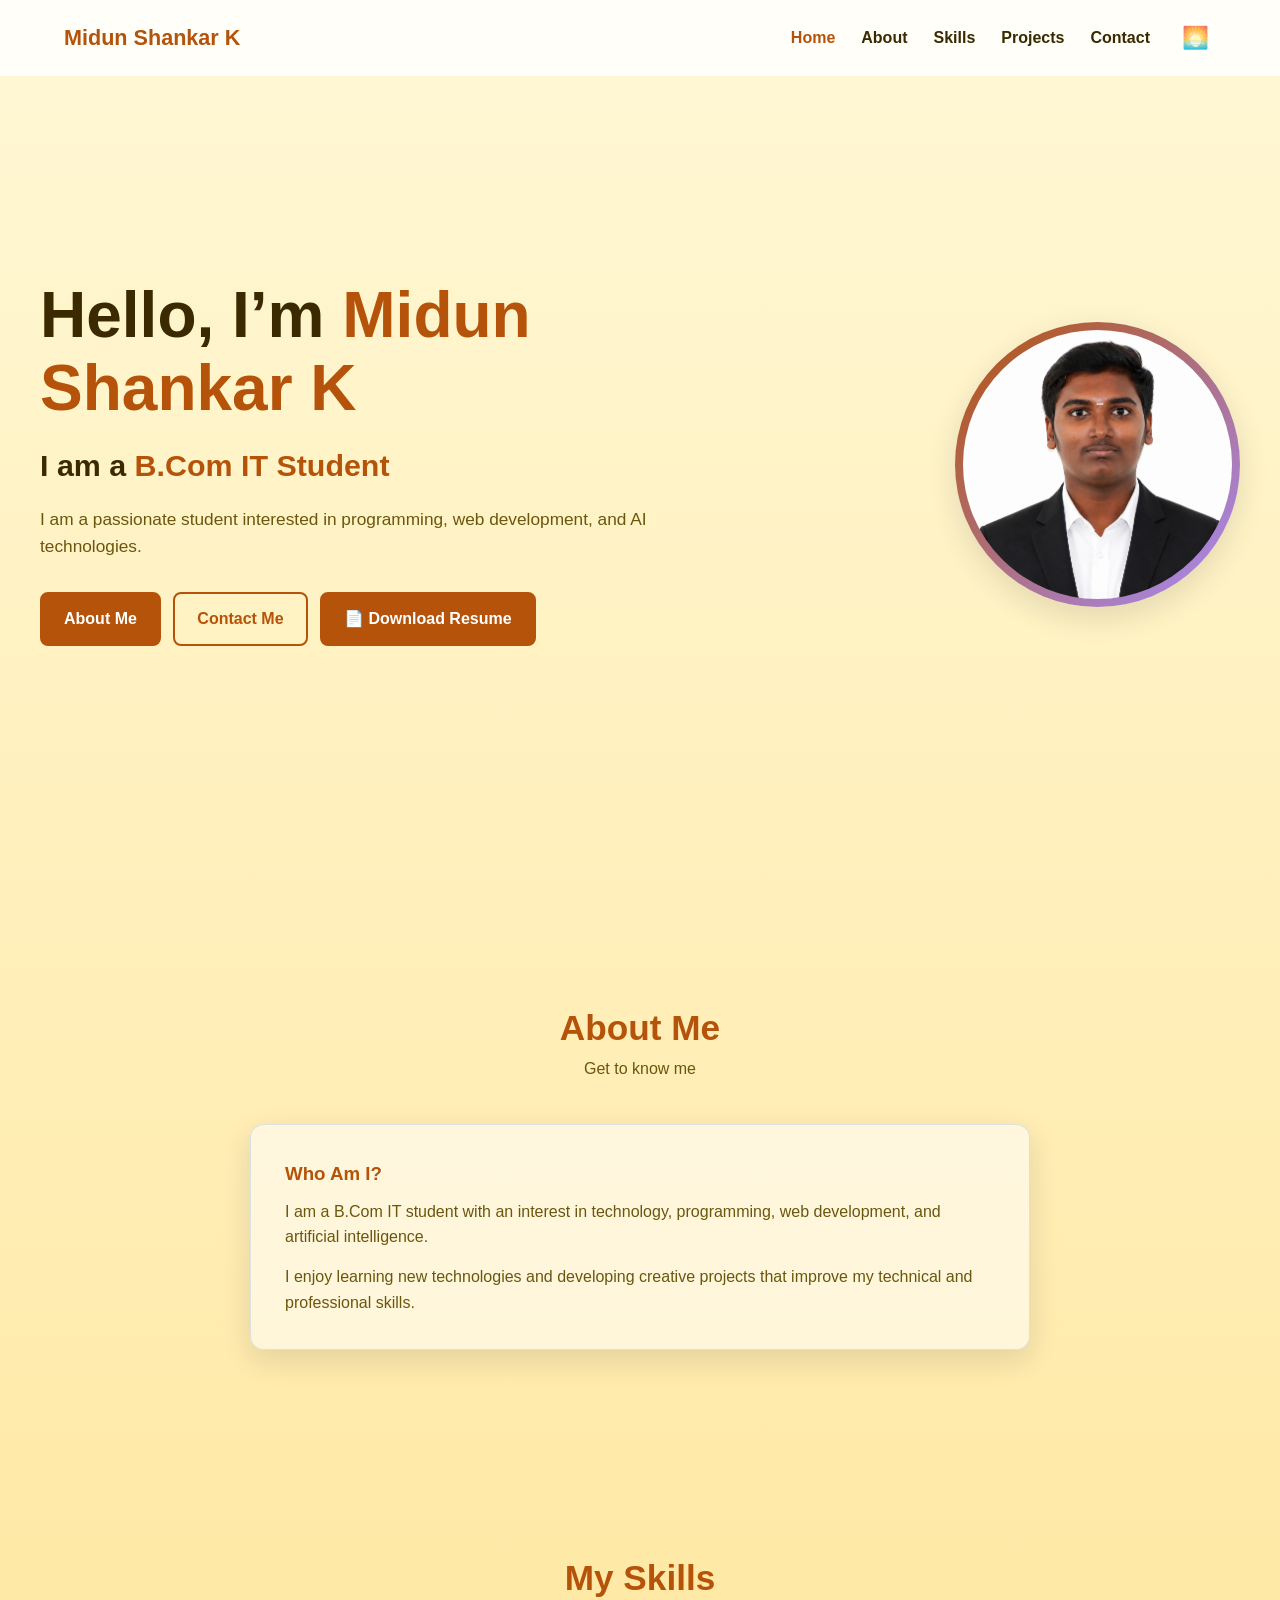
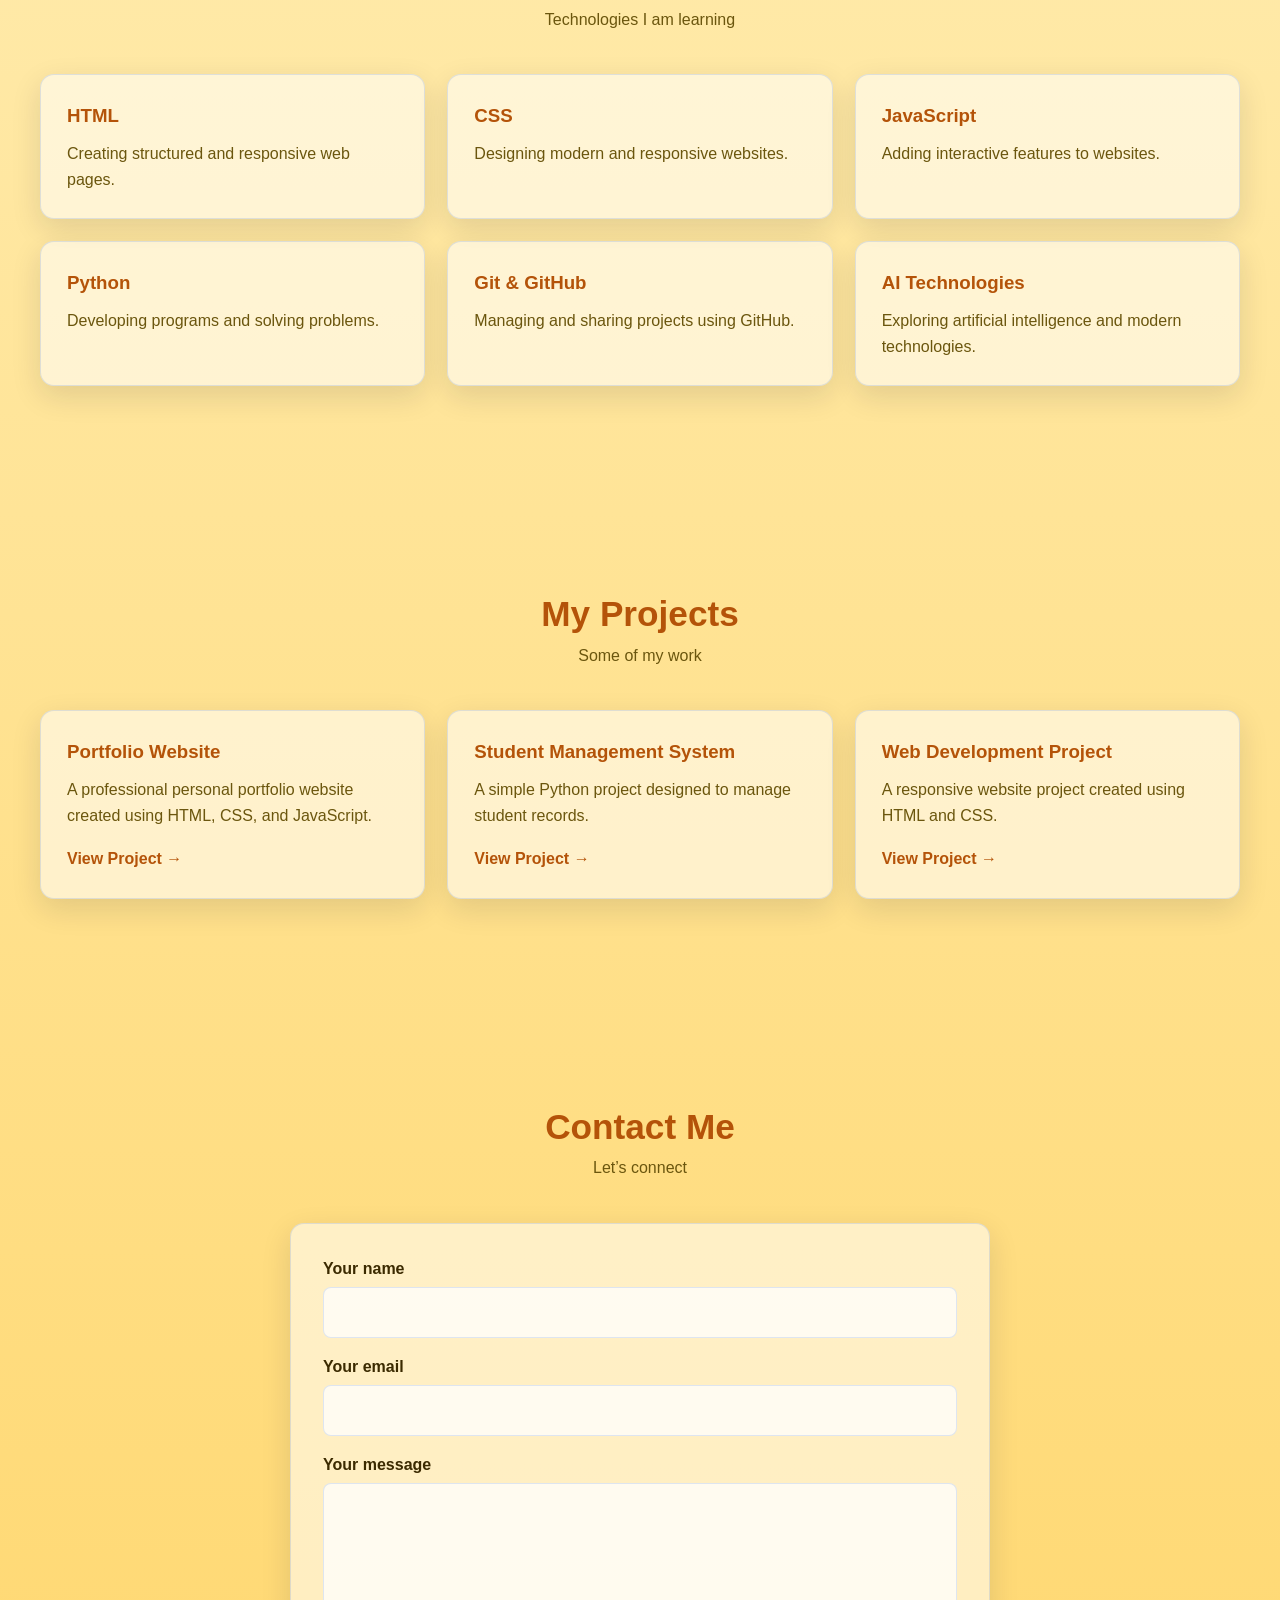
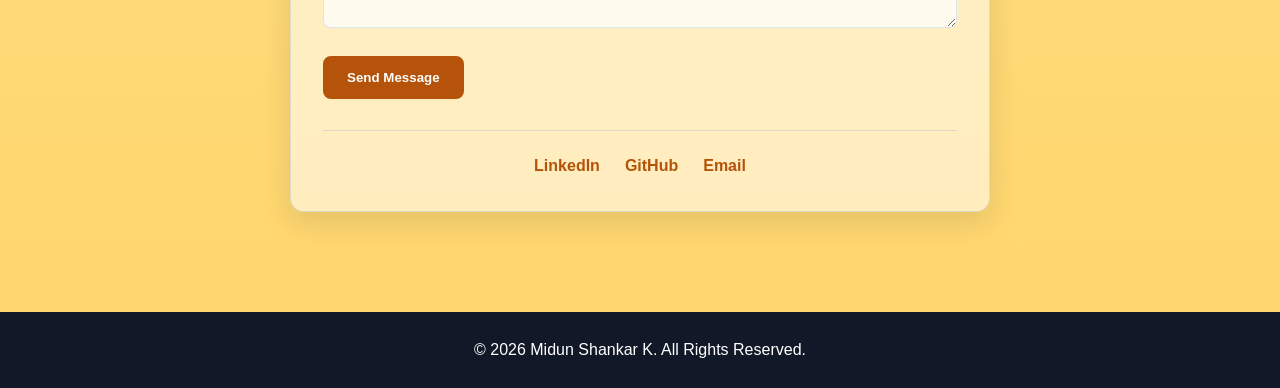
==== commit f13308ba: "Refactor index.html structure and content" ====
--- a/index.html
+++ b/index.html
@@ -1,241 +1,448 @@
 <!doctype html>
 <html lang="en">
+
 <head>
-  <meta charset="UTF-8">
-  <meta name="viewport" content="width=device-width, initial-scale=1.0">
-  <meta name="description" content="Portfolio of Midun Shankar K">
-  <title>Midun Shankar K | Portfolio</title>
-  <link rel="stylesheet" href="style.css">
+    <meta charset="UTF-8">
+    <meta name="viewport" content="width=device-width, initial-scale=1.0">
+
+    <meta name="description" content="Portfolio of Midun Shankar K">
+
+    <title>Midun Shankar K | Portfolio</title>
+
+    <link rel="stylesheet" href="style.css">
 </head>
 
 <body class="morning">
-  <div class="bg-animation" aria-hidden="true">
-    <span></span><span></span><span></span><span></span>
-    <div class="shooting-stars">
-      <span></span><span></span><span></span>
+
+    <!-- Background Animation -->
+    <div class="bg-animation" aria-hidden="true">
+        <span></span>
+        <span></span>
+        <span></span>
+        <span></span>
+
+        <div class="shooting-stars">
+            <span></span>
+            <span></span>
+            <span></span>
+        </div>
     </div>
-  </div>
-
-  <header>
-    <nav class="navbar" aria-label="Main navigation">
-      <a class="logo" href="#home">Midun Shankar K</a>
-
-      <button
-        class="menu-btn"
-        type="button"
-        aria-label="Open menu"
-        aria-expanded="false"
-        aria-controls="main-menu">
-        ☰
-      </button>
-
-      <ul class="nav-links" id="main-menu">
-        <li><a href="#home">Home</a></li>
-        <li><a href="#about">About</a></li>
-        <li><a href="#skills">Skills</a></li>
-        <li><a href="#projects">Projects</a></li>
-        <li><a href="#contact">Contact</a></li>
-      </ul>
-
-      <button
-        id="theme-toggle"
-        type="button"
-        title="Change colour theme"
-        aria-label="Change colour theme">
-        🌅
-      </button>
-    </nav>
-  </header>
-
-  <main>
-    <section id="home" class="hero">
-      <div class="hero-container">
-        <div class="hero-content">
-          <h1>Hello, I’m <span>Midun Shankar K</span></h1>
-
-          <h2>
-            I am a
-            <span class="typing" aria-live="polite"></span>
-          </h2>
-
-          <p>
-            I am a passionate student interested in programming,
-            web development, and AI technologies.
-          </p>
-
-          <a href="#about" class="btn">About Me</a>
-          <a href="#contact" class="btn btn-outline">Contact Me</a>
-        </div>
-
-        <div class="profile-container">
-          <div class="profile-circle">
-            <img
-              src="profile.jpg"
-              alt="Midun Shankar K"
-              class="profile-img">
-          </div>
-        </div>
-      </div>
-    </section>
-
-    <section id="about">
-      <div class="container">
-        <div class="section-title">
-          <h2>About Me</h2>
-          <p>Get to know me</p>
-        </div>
-
-        <div class="about-content">
-          <div class="about-text">
-            <h3>Who Am I?</h3>
-
-            <p>
-              I am a B.Com IT student with an interest in technology,
-              programming, web development, and artificial intelligence.
-            </p>
-
-            <p>
-              I enjoy learning new technologies and developing creative
-              projects that improve my technical and professional skills.
-            </p>
-          </div>
-        </div>
-      </div>
-    </section>
-
-    <section id="skills">
-      <div class="container">
-        <div class="section-title">
-          <h2>My Skills</h2>
-          <p>Technologies I am learning</p>
-        </div>
-
-        <div class="skills-container">
-          <article class="skill-card">
-            <h3>HTML</h3>
-            <p>Creating structured and responsive web pages.</p>
-          </article>
-
-          <article class="skill-card">
-            <h3>CSS</h3>
-            <p>Designing modern and responsive websites.</p>
-          </article>
-
-          <article class="skill-card">
-            <h3>JavaScript</h3>
-            <p>Adding interactive features to websites.</p>
-          </article>
-
-          <article class="skill-card">
-            <h3>Python</h3>
-            <p>Developing programs and solving problems.</p>
-          </article>
-
-          <article class="skill-card">
-            <h3>Git &amp; GitHub</h3>
-            <p>Managing and sharing projects using GitHub.</p>
-          </article>
-
-          <article class="skill-card">
-            <h3>AI Technologies</h3>
-            <p>Exploring artificial intelligence and modern technologies.</p>
-          </article>
-        </div>
-      </div>
-    </section>
-
-    <section id="projects">
-      <div class="container">
-        <div class="section-title">
-          <h2>My Projects</h2>
-          <p>Some of my work</p>
-        </div>
-
-        <div class="projects-container">
-          <article class="project-card">
-            <h3>Portfolio Website</h3>
-            <p>
-              A professional personal portfolio website created using
-              HTML, CSS, and JavaScript.
-            </p>
-            <a href="#">View Project →</a>
-          </article>
-
-          <article class="project-card">
-            <h3>Student Management System</h3>
-            <p>
-              A simple Python project designed to manage student records.
-            </p>
-            <a href="#">View Project →</a>
-          </article>
-
-          <article class="project-card">
-            <h3>Web Development Project</h3>
-            <p>
-              A responsive website project created using HTML and CSS.
-            </p>
-            <a href="#">View Project →</a>
-          </article>
-        </div>
-      </div>
-    </section>
-
-    <section id="contact">
-      <div class="container">
-        <div class="section-title">
-          <h2>Contact Me</h2>
-          <p>Let’s connect</p>
-        </div>
-
-        <div class="contact-container">
-          <form class="contact-form">
-            <label>
-              <span>Your name</span>
-              <input type="text" name="name" required>
-            </label>
-
-            <label>
-              <span>Your email</span>
-              <input type="email" name="email" required>
-            </label>
-
-            <label>
-              <span>Your message</span>
-              <textarea name="message" required></textarea>
-            </label>
-
-            <button type="submit" class="btn">Send Message</button>
-          </form>
-
-          <div class="social-links">
-            <a
-              href="https://www.linkedin.com/in/midun-shankar-k-46974031a"
-              target="_blank"
-              rel="noopener noreferrer">
-              LinkedIn
+
+    <!-- Header -->
+    <header>
+        <nav class="navbar" aria-label="Main navigation">
+
+            <a class="logo" href="#home">
+                Midun Shankar K
             </a>
 
-            <a
-              href="https://github.com/Midunshankar"
-              target="_blank"
-              rel="noopener noreferrer">
-              GitHub
-            </a>
-
-            <a href="mailto:midunshankar2007@gmail.com">Email</a>
-          </div>
-        </div>
-      </div>
-    </section>
-  </main>
-
-  <footer>
-    <p>
-      © <span id="current-year"></span>
-      Midun Shankar K. All Rights Reserved.
-    </p>
-  </footer>
-
-  <script src="script.js"></script>
+            <!-- Mobile Menu Button -->
+            <button
+                class="menu-btn"
+                type="button"
+                aria-label="Open menu"
+                aria-expanded="false"
+                aria-controls="main-menu">
+                ☰
+            </button>
+
+            <!-- Navigation -->
+            <ul class="nav-links" id="main-menu">
+                <li><a href="#home">Home</a></li>
+                <li><a href="#about">About</a></li>
+                <li><a href="#skills">Skills</a></li>
+                <li><a href="#projects">Projects</a></li>
+                <li><a href="#contact">Contact</a></li>
+            </ul>
+
+            <!-- Theme Button -->
+            <button
+                id="theme-toggle"
+                type="button"
+                title="Change colour theme"
+                aria-label="Change colour theme">
+                🌅
+            </button>
+
+        </nav>
+    </header>
+
+    <!-- Main Content -->
+    <main>
+
+        <!-- HOME -->
+        <section id="home" class="hero">
+
+            <div class="hero-container">
+
+                <div class="hero-content">
+
+                    <h1>
+                        Hello, I’m
+                        <span>Midun Shankar K</span>
+                    </h1>
+
+                    <h2>
+                        I am a
+                        <span class="typing" aria-live="polite"></span>
+                    </h2>
+
+                    <p>
+                        I am a passionate student interested in programming,
+                        web development, and AI technologies.
+                    </p>
+
+                    <a href="#about" class="btn">
+                        About Me
+                    </a>
+
+                    <a href="#contact" class="btn btn-outline">
+                        Contact Me
+                    </a>
+
+                    <!-- Resume Download -->
+                    <a
+                        href="resume.pdf"
+                        class="btn"
+                        download="Midun-Shankar-K-Resume.pdf">
+                        📄 Download Resume
+                    </a>
+
+                </div>
+
+                <!-- Profile Image -->
+                <div class="profile-container">
+
+                    <div class="profile-circle">
+
+                        <img
+                            src="profile.jpg"
+                            alt="Profile photo"
+                            class="profile-img">
+
+                    </div>
+
+                </div>
+
+            </div>
+
+        </section>
+
+
+        <!-- ABOUT -->
+        <section id="about">
+
+            <div class="container">
+
+                <div class="section-title">
+
+                    <h2>About Me</h2>
+
+                    <p>
+                        Get to know me
+                    </p>
+
+                </div>
+
+
+                <div class="about-content">
+
+                    <div class="about-text">
+
+                        <h3>Who Am I?</h3>
+
+                        <p>
+                            I am a B.Com IT student with an interest in technology,
+                            programming, web development, and artificial intelligence.
+                        </p>
+
+                        <p>
+                            I enjoy learning new technologies and developing creative
+                            projects that improve my technical and professional skills.
+                        </p>
+
+                    </div>
+
+                </div>
+
+            </div>
+
+        </section>
+
+
+        <!-- SKILLS -->
+        <section id="skills">
+
+            <div class="container">
+
+                <div class="section-title">
+
+                    <h2>My Skills</h2>
+
+                    <p>
+                        Technologies I am learning
+                    </p>
+
+                </div>
+
+
+                <div class="skills-container">
+
+                    <article class="skill-card">
+
+                        <h3>HTML</h3>
+
+                        <p>
+                            Creating structured and responsive web pages.
+                        </p>
+
+                    </article>
+
+
+                    <article class="skill-card">
+
+                        <h3>CSS</h3>
+
+                        <p>
+                            Designing modern and responsive websites.
+                        </p>
+
+                    </article>
+
+
+                    <article class="skill-card">
+
+                        <h3>JavaScript</h3>
+
+                        <p>
+                            Adding interactive features to websites.
+                        </p>
+
+                    </article>
+
+
+                    <article class="skill-card">
+
+                        <h3>Python</h3>
+
+                        <p>
+                            Developing programs and solving problems.
+                        </p>
+
+                    </article>
+
+
+                    <article class="skill-card">
+
+                        <h3>Git &amp; GitHub</h3>
+
+                        <p>
+                            Managing and sharing projects using GitHub.
+                        </p>
+
+                    </article>
+
+
+                    <article class="skill-card">
+
+                        <h3>AI Technologies</h3>
+
+                        <p>
+                            Exploring artificial intelligence and modern technologies.
+                        </p>
+
+                    </article>
+
+                </div>
+
+            </div>
+
+        </section>
+
+
+        <!-- PROJECTS -->
+        <section id="projects">
+
+            <div class="container">
+
+                <div class="section-title">
+
+                    <h2>My Projects</h2>
+
+                    <p>
+                        Some of my work
+                    </p>
+
+                </div>
+
+
+                <div class="projects-container">
+
+                    <article class="project-card">
+
+                        <h3>Portfolio Website</h3>
+
+                        <p>
+                            A professional personal portfolio website created using
+                            HTML, CSS, and JavaScript.
+                        </p>
+
+                        <a href="#">
+                            View Project →
+                        </a>
+
+                    </article>
+
+
+                    <article class="project-card">
+
+                        <h3>Student Management System</h3>
+
+                        <p>
+                            A simple Python project designed to manage student records.
+                        </p>
+
+                        <a href="#">
+                            View Project →
+                        </a>
+
+                    </article>
+
+
+                    <article class="project-card">
+
+                        <h3>Web Development Project</h3>
+
+                        <p>
+                            A responsive website project created using HTML and CSS.
+                        </p>
+
+                        <a href="#">
+                            View Project →
+                        </a>
+
+                    </article>
+
+                </div>
+
+            </div>
+
+        </section>
+
+
+        <!-- CONTACT -->
+        <section id="contact">
+
+            <div class="container">
+
+                <div class="section-title">
+
+                    <h2>Contact Me</h2>
+
+                    <p>
+                        Let’s connect
+                    </p>
+
+                </div>
+
+
+                <div class="contact-container">
+
+                    <!-- Contact Form -->
+                    <form class="contact-form">
+
+                        <label>
+
+                            <span>Your name</span>
+
+                            <input
+                                type="text"
+                                name="name"
+                                required>
+
+                        </label>
+
+
+                        <label>
+
+                            <span>Your email</span>
+
+                            <input
+                                type="email"
+                                name="email"
+                                required>
+
+                        </label>
+
+
+                        <label>
+
+                            <span>Your message</span>
+
+                            <textarea
+                                name="message"
+                                required></textarea>
+
+                        </label>
+
+
+                        <button
+                            type="submit"
+                            class="btn">
+                            Send Message
+                        </button>
+
+                    </form>
+
+
+                    <!-- Social Links -->
+                    <div class="social-links">
+
+                        <a
+                            href="https://www.linkedin.com/in/midun-shankar-k-46974031a"
+                            target="_blank"
+                            rel="noopener noreferrer">
+                            LinkedIn
+                        </a>
+
+
+                        <a
+                            href="https://github.com/Midunshankar"
+                            target="_blank"
+                            rel="noopener noreferrer">
+                            GitHub
+                        </a>
+
+
+                        <a href="mailto:midunshankar2007@gmail.com">
+                            Email
+                        </a>
+
+                    </div>
+
+                </div>
+
+            </div>
+
+        </section>
+
+    </main>
+
+
+    <!-- Footer -->
+    <footer>
+
+        <p>
+            © <span id="current-year"></span>
+            Midun Shankar K. All Rights Reserved.
+        </p>
+
+    </footer>
+
+
+    <!-- JavaScript -->
+    <script src="script.js"></script>
+
 </body>
+
 </html>
--- a/style.css
+++ b/style.css
@@ -1,1670 +1,551 @@
-/* =========================================
-   RESET & GLOBAL STYLES
-========================================= */
+:root {
+  --accent: #2563eb;
+  --accent-dark: #1d4ed8;
+  --text: #1f2937;
+  --muted: #64748b;
+  --surface: rgba(255, 255, 255, 0.82);
+  --border: rgba(37, 99, 235, 0.15);
+  --shadow: 0 10px 30px rgba(15, 23, 42, 0.12);
+}
 
 * {
-    margin: 0;
-    padding: 0;
-    box-sizing: border-box;
-    scroll-behavior: smooth;
+  box-sizing: border-box;
+  margin: 0;
 }
 
 html {
-    scroll-behavior: smooth;
+  scroll-behavior: smooth;
 }
 
 body {
-    font-family: Arial, Helvetica, sans-serif;
-    background: #f5f7fa;
-    color: #222;
-    line-height: 1.6;
+  font-family: Arial, Helvetica, sans-serif;
+  line-height: 1.6;
+  color: var(--text);
+  background: #fff8d6;
+  transition: background 0.6s, color 0.4s;
 }
 
 a {
-    text-decoration: none;
+  color: inherit;
+  text-decoration: none;
 }
 
 ul {
-    list-style: none;
-}
-
-
-/* =========================================
-   HEADER & NAVIGATION
-========================================= */
+  list-style: none;
+}
+
+section {
+  padding: 100px 24px;
+  position: relative;
+}
+
+.container,
+.hero-container,
+.navbar {
+  max-width: 1200px;
+  margin: auto;
+}
+
+/* Navigation */
 
 header {
-    position: fixed;
-    top: 0;
+  position: fixed;
+  inset: 0 0 auto;
+  z-index: 10;
+  background: rgba(255, 255, 255, 0.86);
+  backdrop-filter: blur(10px);
+  transition: box-shadow 0.3s, background 0.3s;
+}
+
+header.scrolled {
+  box-shadow: 0 4px 20px rgba(15, 23, 42, 0.15);
+}
+
+.navbar {
+  min-height: 76px;
+  padding: 12px 24px;
+  display: flex;
+  align-items: center;
+  gap: 24px;
+}
+
+.logo {
+  color: var(--accent);
+  font-size: 1.35rem;
+  font-weight: 800;
+  margin-right: auto;
+}
+
+.nav-links {
+  display: flex;
+  gap: 26px;
+  align-items: center;
+}
+
+.nav-links a {
+  color: var(--text);
+  font-weight: 700;
+}
+
+.nav-links a:hover,
+.nav-links a.active {
+  color: var(--accent);
+}
+
+.menu-btn {
+  display: none;
+}
+
+#theme-toggle,
+.menu-btn {
+  border: 0;
+  background: transparent;
+  color: inherit;
+  cursor: pointer;
+  font-size: 1.35rem;
+}
+
+#theme-toggle {
+  width: 42px;
+  height: 42px;
+  border-radius: 50%;
+  background: rgba(255, 255, 255, 0.55);
+}
+
+/* Hero */
+
+.hero {
+  min-height: 100vh;
+  display: grid;
+  align-items: center;
+  padding-top: 130px;
+}
+
+.hero-container {
+  width: 100%;
+  display: flex;
+  gap: 70px;
+  align-items: center;
+  justify-content: space-between;
+}
+
+.hero-content {
+  max-width: 630px;
+}
+
+.hero h1 {
+  font-size: clamp(2.3rem, 5vw, 4rem);
+  line-height: 1.14;
+}
+
+.hero h1 span,
+.typing {
+  color: var(--accent);
+}
+
+.hero h2 {
+  margin: 16px 0;
+  font-size: clamp(1.3rem, 2.5vw, 1.9rem);
+}
+
+.hero p {
+  color: var(--muted);
+  font-size: 1.08rem;
+  margin-bottom: 26px;
+}
+
+.btn {
+  display: inline-block;
+  padding: 12px 22px;
+  margin: 5px 8px 5px 0;
+  border: 2px solid var(--accent);
+  border-radius: 8px;
+  background: var(--accent);
+  color: white;
+  font-weight: 700;
+  transition: transform 0.2s, background 0.2s;
+}
+
+.btn:hover {
+  background: var(--accent-dark);
+  transform: translateY(-2px);
+}
+
+.btn-outline {
+  background: transparent;
+  color: var(--accent);
+}
+
+.profile-circle {
+  width: 285px;
+  height: 285px;
+  padding: 8px;
+  border-radius: 50%;
+  background: linear-gradient(135deg, var(--accent), #a78bfa);
+  box-shadow: var(--shadow);
+}
+
+.profile-img {
+  display: block;
+  width: 100%;
+  height: 100%;
+  border-radius: 50%;
+  object-fit: cover;
+  background: #dbeafe;
+}
+
+/* Sections */
+
+.section-title {
+  margin-bottom: 42px;
+  text-align: center;
+}
+
+.section-title h2 {
+  font-size: 2.2rem;
+  color: var(--accent);
+}
+
+.section-title p,
+.about-text p,
+.skill-card p,
+.project-card p {
+  color: var(--muted);
+}
+
+.about-text,
+.skill-card,
+.project-card,
+.contact-container {
+  background: var(--surface);
+  border: 1px solid var(--border);
+  border-radius: 14px;
+  box-shadow: var(--shadow);
+}
+
+.about-text {
+  max-width: 780px;
+  margin: auto;
+  padding: 34px;
+}
+
+.about-text h3,
+.skill-card h3,
+.project-card h3 {
+  color: var(--accent);
+  margin-bottom: 10px;
+}
+
+.about-text p + p {
+  margin-top: 14px;
+}
+
+.skills-container,
+.projects-container {
+  display: grid;
+  grid-template-columns: repeat(3, 1fr);
+  gap: 22px;
+}
+
+.skill-card,
+.project-card {
+  padding: 26px;
+  transition: transform 0.2s;
+}
+
+.skill-card:hover,
+.project-card:hover {
+  transform: translateY(-6px);
+}
+
+.project-card a {
+  color: var(--accent);
+  font-weight: 700;
+  display: inline-block;
+  margin-top: 18px;
+}
+
+/* Contact */
+
+.contact-container {
+  max-width: 700px;
+  margin: auto;
+  padding: 32px;
+}
+
+.contact-form {
+  display: grid;
+  gap: 16px;
+}
+
+label span {
+  display: block;
+  margin-bottom: 5px;
+  font-weight: 700;
+}
+
+input,
+textarea {
+  width: 100%;
+  padding: 12px;
+  font: inherit;
+  color: inherit;
+  background: rgba(255, 255, 255, 0.75);
+  border: 1px solid var(--border);
+  border-radius: 8px;
+}
+
+textarea {
+  min-height: 145px;
+  resize: vertical;
+}
+
+.contact-form .btn {
+  width: max-content;
+  cursor: pointer;
+}
+
+.social-links {
+  display: flex;
+  justify-content: center;
+  flex-wrap: wrap;
+  gap: 25px;
+  margin-top: 26px;
+  padding-top: 22px;
+  border-top: 1px solid var(--border);
+  color: var(--accent);
+  font-weight: 700;
+}
+
+footer {
+  padding: 25px;
+  text-align: center;
+  background: #111827;
+  color: white;
+}
+
+/* Scroll animation */
+
+.reveal {
+  opacity: 0;
+  transform: translateY(28px);
+  transition: opacity 0.7s, transform 0.7s;
+}
+
+.reveal.show {
+  opacity: 1;
+  transform: none;
+}
+
+/* Theme backgrounds */
+
+.bg-animation {
+  position: fixed;
+  z-index: -1;
+  inset: 0;
+  pointer-events: none;
+  overflow: hidden;
+}
+
+.bg-animation > span {
+  display: none;
+  position: absolute;
+}
+
+body.morning {
+  --accent: #b45309;
+  --accent-dark: #92400e;
+  --text: #3b2a00;
+  --muted: #6b560e;
+  --surface: rgba(255, 255, 255, 0.55);
+  background: linear-gradient(#fff8d6, #ffd66b);
+}
+
+body.afternoon {
+  --accent: #0369a1;
+  --accent-dark: #075985;
+  --text: #17324d;
+  --muted: #31536f;
+  --surface: rgba(255, 255, 255, 0.55);
+  background: linear-gradient(#dff3ff, #a9c9df);
+}
+
+body.evening {
+  --accent: #93c5fd;
+  --accent-dark: #60a5fa;
+  --text: #e5edff;
+  --muted: #cbd5e1;
+  --surface: rgba(15, 23, 42, 0.58);
+  --border: rgba(165, 180, 252, 0.28);
+  background: linear-gradient(#1e3a5f, #0f172a);
+}
+
+body.night {
+  --accent: #a78bfa;
+  --accent-dark: #c4b5fd;
+  --text: #e5e7ff;
+  --muted: #cbd5e1;
+  --surface: rgba(15, 23, 42, 0.62);
+  --border: rgba(196, 181, 253, 0.25);
+  background: linear-gradient(135deg, #020617, #1e1b4b);
+}
+
+body.evening header,
+body.night header {
+  background: rgba(2, 6, 23, 0.78);
+}
+
+body.evening input,
+body.evening textarea,
+body.night input,
+body.night textarea {
+  background: rgba(255, 255, 255, 0.08);
+}
+
+/* Evening rain */
+
+body.evening .bg-animation > span {
+  display: block;
+  width: 2px;
+  height: 80px;
+  background: linear-gradient(transparent, #93c5fd);
+  animation: rain 1.4s linear infinite;
+}
+
+body.evening .bg-animation > span:nth-child(1) {
+  left: 18%;
+  animation-delay: 0.2s;
+}
+
+body.evening .bg-animation > span:nth-child(2) {
+  left: 44%;
+  animation-delay: 0.8s;
+}
+
+body.evening .bg-animation > span:nth-child(3) {
+  left: 70%;
+  animation-delay: 0.4s;
+}
+
+body.evening .bg-animation > span:nth-child(4) {
+  left: 90%;
+  animation-delay: 1s;
+}
+
+@keyframes rain {
+  to {
+    transform: translateY(110vh);
+  }
+}
+
+/* Night stars */
+
+body.night .bg-animation > span {
+  display: block;
+  width: 4px;
+  height: 4px;
+  border-radius: 50%;
+  background: white;
+  box-shadow: 0 0 10px white;
+  animation: twinkle 3s infinite;
+}
+
+body.night .bg-animation > span:nth-child(1) {
+  left: 15%;
+  top: 20%;
+}
+
+body.night .bg-animation > span:nth-child(2) {
+  left: 42%;
+  top: 32%;
+  animation-delay: 1s;
+}
+
+body.night .bg-animation > span:nth-child(3) {
+  left: 73%;
+  top: 17%;
+  animation-delay: 2s;
+}
+
+body.night .bg-animation > span:nth-child(4) {
+  left: 87%;
+  top: 62%;
+  animation-delay: 0.5s;
+}
+
+@keyframes twinkle {
+  50% {
+    opacity: 0.2;
+    transform: scale(0.5);
+  }
+}
+
+/* Responsive layout */
+
+@media (max-width: 800px) {
+  .menu-btn {
+    display: block;
+    order: 2;
+  }
+
+  #theme-toggle {
+    order: 3;
+  }
+
+  .nav-links {
+    display: none;
+    position: absolute;
+    top: 76px;
     left: 0;
     width: 100%;
-    z-index: 1000;
-
-    background: rgba(255, 255, 255, 0.96);
-
-    transition: 0.3s ease;
-}
-
-header.scrolled {
-    box-shadow: 0 4px 20px rgba(0, 0, 0, 0.12);
-}
-
-.navbar {
-    max-width: 1200px;
-    margin: auto;
-
-    padding: 18px 30px;
-
+    padding: 24px;
+    flex-direction: column;
+    background: inherit;
+    box-shadow: var(--shadow);
+  }
+
+  .nav-links.active {
     display: flex;
-    align-items: center;
-    justify-content: space-between;
-}
-
-.logo {
-    font-size: 25px;
-    font-weight: bold;
-    color: #2563eb;
-}
-
-.nav-links {
-    display: flex;
-    align-items: center;
-    gap: 30px;
-}
-
-.nav-links a {
-    color: #222;
-    font-weight: 600;
-    position: relative;
-
-    transition: 0.3s ease;
-}
-
-.nav-links a:hover,
-.nav-links a.active {
-    color: #2563eb;
-}
-
-
-/* =========================================
-   NAVIGATION UNDERLINE
-========================================= */
-
-.nav-links a::after {
-    content: "";
-
-    position: absolute;
-
-    left: 0;
-    bottom: -6px;
-
-    width: 0;
-    height: 2px;
-
-    background: #2563eb;
-
-    transition: 0.3s ease;
-}
-
-.nav-links a:hover::after,
-.nav-links a.active::after {
-    width: 100%;
-}
-
-
-/* =========================================
-   MOBILE MENU BUTTON
-========================================= */
-
-.menu-btn {
-    display: none;
-
-    background: none;
-    border: none;
-
-    font-size: 30px;
-    cursor: pointer;
-
-    color: #2563eb;
-
-    transition: 0.3s ease;
-}
-
-.menu-btn:hover {
-    transform: scale(1.1);
-}
-
-
-/* =========================================
-   HERO SECTION
-========================================= */
-
-.hero {
-    min-height: 100vh;
-
-    padding: 140px 30px 80px;
-
-    display: flex;
-    align-items: center;
-    justify-content: center;
-
-    background:
-        linear-gradient(
-            135deg,
-            #f5f7fa 0%,
-            #eaf1ff 100%
-        );
-}
-
-.hero-container {
-    max-width: 1100px;
-    width: 100%;
-
-    display: flex;
-    align-items: center;
-    justify-content: space-between;
-
-    gap: 60px;
-}
-
-.hero-content {
-    flex: 1;
-}
-
-.hero-content h1 {
-    font-size: 52px;
-    line-height: 1.2;
-
-    margin-bottom: 15px;
-}
-
-.hero-content h1 span {
-    color: #2563eb;
-}
-
-.hero-content h2 {
-    font-size: 25px;
-    color: #555;
-
-    margin-bottom: 20px;
-}
-
-.typing {
-    color: #2563eb;
-
-    border-right: 2px solid #2563eb;
-
-    padding-right: 4px;
-}
-
-.hero-content p {
-    max-width: 600px;
-
-    color: #666;
-
-    font-size: 17px;
-
-    margin-bottom: 30px;
-}
-
-
-/* =========================================
-   PROFILE CIRCLE
-========================================= */
-
-.profile-container {
-    flex: 1;
-    display: flex;
-    justify-content: center;
-    align-items: center;
-}
-
-.profile-circle {
-    width: 300px;
-    height: 300px;
-    border-radius: 50%;
-    padding: 7px;
-
-    background: linear-gradient(
-        135deg,
-        #2563eb,
-        #60a5fa
-    );
-
-    box-shadow: 0 15px 40px rgba(37, 99, 235, 0.25);
-
-    transition: 0.4s ease;
-}
-
-.profile-circle:hover {
-    transform: scale(1.05);
-
-    box-shadow: 0 20px 50px rgba(37, 99, 235, 0.35);
-}
-
-.profile-img {
-    width: 100%;
-    height: 100%;
-
-    display: block;
-
-    object-fit: cover;
-
-    border-radius: 50%;
-
-    border: 5px solid white;
-}
-
-
-/* =========================================
-   BUTTONS
-========================================= */
-
-.btn {
-    display: inline-block;
-
-    padding: 12px 25px;
-
-    margin-right: 10px;
-
-    background: #2563eb;
-    color: white;
-
-    border-radius: 8px;
-
-    font-weight: bold;
-
-    border: 2px solid #2563eb;
-
-    transition: 0.3s ease;
-}
-
-.btn:hover {
-    background: #1d4ed8;
-
-    border-color: #1d4ed8;
-
-    transform: translateY(-3px);
-
-    box-shadow:
-        0 8px 20px rgba(37, 99, 235, 0.25);
-}
-
-.btn-outline {
-    background: transparent;
-
-    color: #2563eb;
-
-    border: 2px solid #2563eb;
-}
-
-.btn-outline:hover {
-    background: #2563eb;
-
-    color: white;
-}
-
-
-/* =========================================
-   GENERAL SECTION
-========================================= */
-
-section {
-    padding: 90px 30px;
-}
-
-.container {
-    max-width: 1100px;
-    margin: auto;
-}
-
-.section-title {
+  }
+
+  .hero-container {
+    flex-direction: column-reverse;
     text-align: center;
-
-    margin-bottom: 50px;
-}
-
-.section-title h2 {
-    font-size: 35px;
-
-    margin-bottom: 10px;
-
-    color: #222;
-}
-
-.section-title p {
-    color: #777;
-
-    font-size: 16px;
-}
-
-
-/* =========================================
-   ABOUT SECTION
-========================================= */
-
-#about {
-    background: white;
-}
-
-.about-content {
-    display: flex;
-
-    gap: 50px;
-
-    align-items: center;
-
-    max-width: 900px;
-
-    margin: auto;
-}
-
-.about-text {
-    flex: 1;
-
-    background: #f8fafc;
-
-    padding: 35px;
-
-    border-radius: 15px;
-
-    border-left: 5px solid #2563eb;
-
-    box-shadow:
-        0 5px 20px rgba(0, 0, 0, 0.06);
-}
-
-.about-text h3 {
-    font-size: 27px;
-
-    margin-bottom: 15px;
-
-    color: #2563eb;
-}
-
-.about-text p {
-    color: #666;
-
-    margin-bottom: 15px;
-}
-
-.about-text p:last-child {
-    margin-bottom: 0;
-}
-
-
-/* =========================================
-   SKILLS SECTION
-========================================= */
-
-#skills {
-    background: #f5f7fa;
-}
-
-.skills-container {
-    display: grid;
-
-    grid-template-columns:
-        repeat(3, 1fr);
-
-    gap: 25px;
-}
-
-.skill-card {
-    background: white;
-
-    padding: 30px;
-
-    text-align: center;
-
-    border-radius: 12px;
-
-    box-shadow:
-        0 5px 20px rgba(0, 0, 0, 0.08);
-
-    transition: 0.3s ease;
-
-    border-top: 4px solid transparent;
-}
-
-.skill-card:hover {
-    transform: translateY(-8px);
-
-    border-top-color: #2563eb;
-
-    box-shadow:
-        0 12px 30px rgba(0, 0, 0, 0.12);
-}
-
-.skill-card h3 {
-    color: #2563eb;
-
-    margin-bottom: 10px;
-
-    font-size: 21px;
-}
-
-.skill-card p {
-    color: #666;
-}
-
-
-/* =========================================
-   PROJECTS SECTION
-========================================= */
-
-#projects {
-    background: white;
-}
-
-.projects-container {
-    display: grid;
-
-    grid-template-columns:
-        repeat(3, 1fr);
-
-    gap: 25px;
-}
-
-.project-card {
-    background: #f8fafc;
-
-    padding: 30px;
-
-    border-radius: 12px;
-
-    box-shadow:
-        0 5px 20px rgba(0, 0, 0, 0.08);
-
-    transition: 0.3s ease;
-
-    border-bottom: 4px solid transparent;
-}
-
-.project-card:hover {
-    transform: translateY(-8px);
-
-    border-bottom-color: #2563eb;
-
-    box-shadow:
-        0 12px 30px rgba(0, 0, 0, 0.12);
-}
-
-.project-card h3 {
-    color: #2563eb;
-
-    margin-bottom: 12px;
-
-    font-size: 21px;
-}
-
-.project-card p {
-    color: #666;
-
-    margin-bottom: 20px;
-}
-
-.project-card a {
-    color: #2563eb;
-
-    font-weight: bold;
-
-    transition: 0.3s ease;
-}
-
-.project-card a:hover {
-    color: #1d4ed8;
-
-    padding-left: 5px;
-}
-
-
-/* =========================================
-   CONTACT SECTION
-========================================= */
-
-#contact {
-    background: #f5f7fa;
-}
-
-.contact-container {
-    max-width: 700px;
-
-    margin: auto;
-
-    background: white;
-
-    padding: 35px;
-
-    border-radius: 15px;
-
-    box-shadow:
-        0 5px 25px rgba(0, 0, 0, 0.08);
-}
-
-.contact-form {
-    display: flex;
-
-    flex-direction: column;
-
-    gap: 15px;
-}
-
-.contact-form input,
-.contact-form textarea {
-    width: 100%;
-
-    padding: 14px;
-
-    border: 1px solid #ddd;
-
-    border-radius: 8px;
-
-    font-size: 16px;
-
-    font-family: Arial, Helvetica, sans-serif;
-
-    outline: none;
-
-    transition: 0.3s ease;
-}
-
-.contact-form input:focus,
-.contact-form textarea:focus {
-    border-color: #2563eb;
-
-    box-shadow:
-        0 0 0 3px rgba(37, 99, 235, 0.1);
-}
-
-.contact-form textarea {
-    height: 150px;
-
-    resize: vertical;
-}
-
-.contact-form button {
-    border: none;
-
-    cursor: pointer;
-
-    font-size: 16px;
-
-    width: fit-content;
-}
-
-
-/* =========================================
-   SOCIAL LINKS
-========================================= */
-
-.social-links {
-    display: flex;
-
-    justify-content: center;
-
-    gap: 25px;
-
-    margin-top: 25px;
-
-    padding-top: 25px;
-
-    border-top: 1px solid #eee;
-}
-
-.social-links a {
-    color: #2563eb;
-
-    font-weight: bold;
-
-    transition: 0.3s ease;
-}
-
-.social-links a:hover {
-    color: #1d4ed8;
-
-    transform: translateY(-2px);
-}
-
-
-/* =========================================
-   SCROLL REVEAL ANIMATION
-========================================= */
-
-.reveal {
-    opacity: 0;
-
-    transform: translateY(30px);
-
-    transition:
-        opacity 0.7s ease,
-        transform 0.7s ease;
-}
-
-.reveal.show {
-    opacity: 1;
-
-    transform: translateY(0);
-}
-
-
-/* =========================================
-   FOOTER
-========================================= */
-
-footer {
-    background: #111827;
-
-    color: white;
-
-    text-align: center;
-
-    padding: 25px;
-}
-
-footer p {
-    font-size: 14px;
-}
-
-
-/* =========================================
-   TABLET RESPONSIVE
-========================================= */
-
-@media (max-width: 900px) {
-
-    .hero-container {
-        gap: 30px;
-    }
-
-    .hero-content h1 {
-        font-size: 42px;
-    }
-
-    .profile-img {
-        width: 240px;
-        height: 240px;
-    }
-
-    .skills-container,
-    .projects-container {
-        grid-template-columns:
-            repeat(2, 1fr);
-    }
-
-}
-
-
-/* =========================================
-   MOBILE RESPONSIVE
-========================================= */
-
-@media (max-width: 768px) {
-
-    /* Navbar */
-
-    .navbar {
-        padding: 15px 20px;
-    }
-
-    .menu-btn {
-        display: block;
-    }
-
-    .nav-links {
-        position: absolute;
-
-        top: 70px;
-        left: 0;
-
-        width: 100%;
-
-        background: white;
-
-        display: none;
-
-        flex-direction: column;
-
-        align-items: center;
-
-        padding: 25px 0;
-
-        gap: 20px;
-
-        box-shadow:
-            0 5px 15px rgba(0, 0, 0, 0.1);
-    }
-
-    .nav-links.active {
-        display: flex;
-    }
-
-
-    /* Hero */
-
-    .hero {
-        padding:
-            120px 20px 60px;
-    }
-
-    .hero-container {
-        flex-direction: column-reverse;
-
-        text-align: center;
-    }
-
-    .hero-content h1 {
-        font-size: 38px;
-    }
-
-    .hero-content h2 {
-        font-size: 21px;
-    }
-
-    .hero-content p {
-        margin-left: auto;
-
-        margin-right: auto;
-    }
-
-    .profile-circle {
+    gap: 35px;
+  }
+
+  .skills-container,
+  .projects-container {
+    grid-template-columns: repeat(2, 1fr);
+  }
+}
+
+@media (max-width: 520px) {
+  section {
+    padding: 76px 18px;
+  }
+
+  .navbar {
+    padding: 12px 18px;
+  }
+
+  .logo {
+    font-size: 1.1rem;
+  }
+
+  .profile-circle {
     width: 220px;
     height: 220px;
-}
-
-
-    /* Sections */
-
-    section {
-        padding: 70px 20px;
-    }
-
-    .section-title h2 {
-        font-size: 30px;
-    }
-
-
-    /* About */
-
-    .about-content {
-        flex-direction: column;
-
-        text-align: center;
-    }
-
-    .about-text {
-        width: 100%;
-    }
-
-
-    /* Skills */
-
-    .skills-container {
-        grid-template-columns: 1fr;
-    }
-
-
-    /* Projects */
-
-    .projects-container {
-        grid-template-columns: 1fr;
-    }
-
-
-    /* Contact */
-
-    .contact-container {
-        padding: 25px 20px;
-    }
-
-
-    /* Buttons */
-
-    .btn {
-        margin: 8px 5px;
-    }
-
-}
-
-
-/* =========================================
-   SMALL MOBILE
-========================================= */
-
-@media (max-width: 480px) {
-
-    .logo {
-        font-size: 20px;
-    }
-
-    .hero-content h1 {
-        font-size: 32px;
-    }
-
-    .hero-content h2 {
-        font-size: 19px;
-    }
-
-    .hero-content p {
-        font-size: 15px;
-    }
-
-    .profile-circle {
-    width: 190px;
-    height: 190px;
-}
-
-    .btn {
-        display: block;
-
-        width: fit-content;
-
-        margin:
-            10px auto;
-    }
-
-    .social-links {
-        flex-direction: column;
-
-        align-items: center;
-
-        gap: 15px;
-    }
-
-    .about-text {
-        padding: 25px 20px;
-    }
-
-    .skill-card,
-    .project-card {
-        padding: 25px 20px;
-    }
-
-}
-
-/* =====================================================
-   FINAL 4-THEME SYSTEM
-   Morning → Afternoon → Evening → Night
-   Full Portfolio Theme
-===================================================== */
-
-/* =====================================================
-   GLOBAL THEME TRANSITION
-===================================================== */
-
-body,
-nav,
-header,
-section,
-.card,
-.skill,
-.stat,
-footer,
-.btn,
-.section-title,
-.hero-role,
-.hero-description,
-.about-text,
-.project-card {
-    transition:
-        background 0.8s ease,
-        background-color 0.8s ease,
-        color 0.5s ease,
-        border-color 0.5s ease,
-        box-shadow 0.5s ease;
-}
-
-
-/* =====================================================
-   BASE BODY
-===================================================== */
-
-body {
-    min-height: 100vh;
-    background: #0f172a;
-    color: white;
-}
-
-
-/* =====================================================
-   🌅 MORNING THEME
-===================================================== */
-
-body.morning {
-    background:
-        radial-gradient(
-            circle at 75% 8%,
-            rgba(255, 238, 150, 0.9),
-            transparent 30%
-        ),
-        linear-gradient(
-            180deg,
-            #fff8d6 0%,
-            #ffe9a8 50%,
-            #ffd66b 100%
-        );
-
-    color: #3b2a00;
-}
-
-/* Header */
-body.morning header {
-    background: transparent;
-    color: #3b2a00;
-}
-
-/* All sections */
-body.morning section {
-    background: transparent;
-    color: #3b2a00;
-}
-
-/* Headings */
-body.morning h1,
-body.morning h2,
-body.morning h3,
-body.morning p,
-body.morning li {
-    color: #3b2a00;
-}
-
-/* Hero */
-body.morning .hero-role {
-    color: #a16207;
-}
-
-body.morning .highlight {
-    color: #d97706;
-}
-
-body.morning .hero-description {
-    color: #5b4500;
-}
-
-/* Navbar */
-body.morning nav {
-    background: rgba(255, 248, 214, 0.88);
-    border-bottom: 1px solid rgba(161, 98, 7, 0.2);
-}
-
-body.morning nav a {
-    color: #4a3200;
-}
-
-body.morning nav a:hover {
-    color: #d97706;
-}
-
-/* Cards */
-body.morning .card,
-body.morning .skill,
-body.morning .stat {
-    background: rgba(255, 255, 255, 0.42);
-    border: 1px solid rgba(161, 98, 7, 0.2);
-    color: #3b2a00;
-}
-
-/* Skill icons */
-body.morning .skill i {
-    color: #d97706;
-}
-
-/* Section titles */
-body.morning .section-title {
-    color: #b45309;
-}
-
-/* Stats */
-body.morning .stat h2 {
-    color: #d97706;
-}
-
-/* Buttons */
-body.morning .btn.primary {
-    background: #d97706;
-    color: white;
-}
-
-body.morning .btn.secondary {
-    color: #92400e;
-    border-color: #92400e;
-}
-
-
-/* =====================================================
-   ☁️ AFTERNOON THEME
-===================================================== */
-
-body.afternoon {
-    background:
-        radial-gradient(
-            circle at 20% 15%,
-            rgba(255, 255, 255, 0.8),
-            transparent 25%
-        ),
-        linear-gradient(
-            180deg,
-            #dff3ff 0%,
-            #b9dcf5 50%,
-            #a9c9df 100%
-        );
-
-    color: #17324d;
-}
-
-/* Header */
-body.afternoon header {
-    background: transparent;
-    color: #17324d;
-}
-
-/* Sections */
-body.afternoon section {
-    background: transparent;
-    color: #17324d;
-}
-
-/* Text */
-body.afternoon h1,
-body.afternoon h2,
-body.afternoon h3,
-body.afternoon p,
-body.afternoon li {
-    color: #17324d;
-}
-
-body.afternoon .hero-role {
-    color: #2563a8;
-}
-
-body.afternoon .highlight {
-    color: #0284c7;
-}
-
-body.afternoon .hero-description {
-    color: #31536f;
-}
-
-/* Navbar */
-body.afternoon nav {
-    background: rgba(224, 243, 255, 0.9);
-    border-bottom: 1px solid rgba(30, 64, 90, 0.18);
-}
-
-body.afternoon nav a {
-    color: #17324d;
-}
-
-body.afternoon nav a:hover {
-    color: #0284c7;
-}
-
-/* Cards */
-body.afternoon .card,
-body.afternoon .skill,
-body.afternoon .stat {
-    background: rgba(255, 255, 255, 0.45);
-    border: 1px solid rgba(30, 64, 90, 0.18);
-    color: #17324d;
-}
-
-/* Skills */
-body.afternoon .skill i {
-    color: #0284c7;
-}
-
-/* Section titles */
-body.afternoon .section-title {
-    color: #0369a1;
-}
-
-/* Stats */
-body.afternoon .stat h2 {
-    color: #0284c7;
-}
-
-/* Buttons */
-body.afternoon .btn.primary {
-    background: #0284c7;
-    color: white;
-}
-
-body.afternoon .btn.secondary {
-    color: #0369a1;
-    border-color: #0369a1;
-}
-
-
-/* =====================================================
-   🌧️ EVENING THEME
-===================================================== */
-
-body.evening {
-    background:
-        radial-gradient(
-            circle at 70% 15%,
-            rgba(99, 102, 241, 0.28),
-            transparent 30%
-        ),
-        linear-gradient(
-            180deg,
-            #1e3a5f 0%,
-            #172554 50%,
-            #0f172a 100%
-        );
-
-    color: #e5edff;
-}
-
-/* Header */
-body.evening header {
-    background: transparent;
-    color: #e5edff;
-}
-
-/* Sections */
-body.evening section {
-    background: transparent;
-    color: #e5edff;
-}
-
-/* Text */
-body.evening h1,
-body.evening h2,
-body.evening h3,
-body.evening p,
-body.evening li {
-    color: #e5edff;
-}
-
-body.evening .hero-role {
-    color: #a5b4fc;
-}
-
-body.evening .highlight {
-    color: #60a5fa;
-}
-
-body.evening .hero-description {
-    color: #cbd5e1;
-}
-
-/* Navbar */
-body.evening nav {
-    background: rgba(15, 23, 42, 0.85);
-    border-bottom: 1px solid rgba(165, 180, 252, 0.2);
-}
-
-body.evening nav a {
-    color: #e5edff;
-}
-
-body.evening nav a:hover {
-    color: #60a5fa;
-}
-
-/* Cards */
-body.evening .card,
-body.evening .skill,
-body.evening .stat {
-    background: rgba(15, 23, 42, 0.55);
-    border: 1px solid rgba(165, 180, 252, 0.2);
-    color: #e5edff;
-}
-
-/* Skills */
-body.evening .skill i {
-    color: #60a5fa;
-}
-
-/* Section titles */
-body.evening .section-title {
-    color: #93c5fd;
-}
-
-/* Stats */
-body.evening .stat h2 {
-    color: #60a5fa;
-}
-
-/* Buttons */
-body.evening .btn.primary {
-    background: #4f46e5;
-    color: white;
-}
-
-body.evening .btn.secondary {
-    color: #c7d2fe;
-    border-color: #c7d2fe;
-}
-
-
-/* =====================================================
-   🌌 NIGHT THEME
-===================================================== */
-
-body.night {
-    background:
-        radial-gradient(
-            ellipse at 50% 25%,
-            rgba(91, 33, 182, 0.32),
-            transparent 38%
-        ),
-        radial-gradient(
-            ellipse at 80% 70%,
-            rgba(30, 64, 175, 0.22),
-            transparent 35%
-        ),
-        linear-gradient(
-            135deg,
-            #020617 0%,
-            #0f172a 50%,
-            #1e1b4b 100%
-        );
-
-    color: #e5e7ff;
-}
-
-/* Header */
-body.night header {
-    background: transparent;
-    color: #e5e7ff;
-}
-
-/* Sections */
-body.night section {
-    background: transparent;
-    color: #e5e7ff;
-}
-
-/* Text */
-body.night h1,
-body.night h2,
-body.night h3,
-body.night p,
-body.night li {
-    color: #e5e7ff;
-}
-
-body.night .hero-role {
-    color: #c4b5fd;
-}
-
-body.night .highlight {
-    color: #60a5fa;
-}
-
-body.night .hero-description {
-    color: #cbd5e1;
-}
-
-/* Navbar */
-body.night nav {
-    background: rgba(2, 6, 23, 0.9);
-    border-bottom: 1px solid rgba(196, 181, 253, 0.2);
-}
-
-body.night nav a {
-    color: #e5e7ff;
-}
-
-body.night nav a:hover {
-    color: #a78bfa;
-}
-
-/* Cards */
-body.night .card,
-body.night .skill,
-body.night .stat {
-    background: rgba(15, 23, 42, 0.6);
-    border: 1px solid rgba(196, 181, 253, 0.2);
-    color: #e5e7ff;
-}
-
-/* Skills */
-body.night .skill i {
-    color: #60a5fa;
-}
-
-/* Section titles */
-body.night .section-title {
-    color: #a78bfa;
-}
-
-/* Stats */
-body.night .stat h2 {
-    color: #60a5fa;
-}
-
-/* Buttons */
-body.night .btn.primary {
-    background: #4f46e5;
-    color: white;
-}
-
-body.night .btn.secondary {
-    color: #c4b5fd;
-    border-color: #c4b5fd;
-}
-
-
-/* =====================================================
-   👤 PROFILE IMAGE
-===================================================== */
-
-body.morning .profile-pic {
-    box-shadow:
-        0 0 25px rgba(245, 158, 11, 0.5);
-}
-
-body.afternoon .profile-pic {
-    box-shadow:
-        0 0 25px rgba(14, 165, 233, 0.5);
-}
-
-body.evening .profile-pic {
-    box-shadow:
-        0 0 30px rgba(99, 102, 241, 0.6);
-}
-
-body.night .profile-pic {
-    box-shadow:
-        0 0 35px rgba(139, 92, 246, 0.7),
-        0 0 75px rgba(59, 130, 246, 0.25);
-}
-
-
-/* =====================================================
-   🌅 MORNING / AFTERNOON
-   Remove floating animation
-===================================================== */
-
-body.morning .bg-animation > span,
-body.afternoon .bg-animation > span {
-    display: none;
-}
-
-
-/* =====================================================
-   🌧️ EVENING RAIN
-===================================================== */
-
-body.evening .bg-animation > span {
-    width: 2px;
-    height: 80px;
-    border-radius: 0;
-
-    background: linear-gradient(
-        transparent,
-        rgba(147, 197, 253, 0.65)
-    );
-
-    animation: rainFall 1.2s linear infinite;
-}
-
-body.evening .bg-animation > span:nth-child(1) {
-    left: 20%;
-    animation-delay: 0.2s;
-}
-
-body.evening .bg-animation > span:nth-child(2) {
-    left: 45%;
-    animation-delay: 0.7s;
-}
-
-body.evening .bg-animation > span:nth-child(3) {
-    left: 70%;
-    animation-delay: 0.4s;
-}
-
-body.evening .bg-animation > span:nth-child(4) {
-    left: 90%;
-    animation-delay: 1s;
-}
-
-@keyframes rainFall {
-    0% {
-        transform: translateY(-120px);
-        opacity: 0;
-    }
-
-    20% {
-        opacity: 0.7;
-    }
-
-    100% {
-        transform: translateY(110vh);
-        opacity: 0;
-    }
-}
-
-
-/* =====================================================
-   🌌 NIGHT STARS
-===================================================== */
-
-body.night .bg-animation > span {
-    background: white;
-    border-radius: 50%;
-
-    box-shadow:
-        0 0 5px white,
-        0 0 12px rgba(147, 197, 253, 0.9);
-
-    animation: starTwinkle 3.5s ease-in-out infinite;
-}
-
-body.night .bg-animation > span:nth-child(1) {
-    width: 3px;
-    height: 3px;
-    left: 15%;
-    top: 18%;
-}
-
-body.night .bg-animation > span:nth-child(2) {
-    width: 2px;
-    height: 2px;
-    left: 40%;
-    top: 30%;
-}
-
-body.night .bg-animation > span:nth-child(3) {
-    width: 4px;
-    height: 4px;
-    left: 72%;
-    top: 16%;
-}
-
-body.night .bg-animation > span:nth-child(4) {
-    width: 2px;
-    height: 2px;
-    left: 85%;
-    top: 60%;
-}
-
-@keyframes starTwinkle {
-
-    0%,
-    100% {
-        opacity: 0.25;
-        transform: scale(0.7);
-    }
-
-    50% {
-        opacity: 1;
-        transform: scale(1.5);
-    }
-}
-
-
-/* =====================================================
-   ☄️ SHOOTING STARS
-===================================================== */
-
-body:not(.night) .shooting-stars {
-    display: none;
-}
-
-body.night .shooting-stars {
+  }
+
+  .skills-container,
+  .projects-container {
+    grid-template-columns: 1fr;
+  }
+
+  .btn {
     display: block;
-    position: fixed;
-    inset: 0;
-    pointer-events: none;
-    overflow: hidden;
-    z-index: 0;
-}
-
-body.night .shooting-stars span {
-    position: absolute;
-    width: 120px;
-    height: 2px;
-
-    background: linear-gradient(
-        90deg,
-        transparent,
-        rgba(255, 255, 255, 0.95)
-    );
-
-    border-radius: 50%;
-    transform: rotate(-35deg);
-
-    animation: shootingStar 7s linear infinite;
-    opacity: 0;
-}
-
-body.night .shooting-stars span:nth-child(1) {
-    top: 18%;
-    left: 70%;
-    animation-delay: 1s;
-}
-
-body.night .shooting-stars span:nth-child(2) {
-    top: 38%;
-    left: 55%;
-    animation-delay: 4s;
-}
-
-body.night .shooting-stars span:nth-child(3) {
-    top: 12%;
-    left: 85%;
-    animation-delay: 7s;
-}
-
-@keyframes shootingStar {
-
-    0% {
-        transform: translate(0, 0) rotate(-35deg);
-        opacity: 0;
-    }
-
-    5% {
-        opacity: 1;
-    }
-
-    18% {
-        transform: translate(-300px, 180px) rotate(-35deg);
-        opacity: 0;
-    }
-
-    100% {
-        opacity: 0;
-    }
-}
-
-
-/* =====================================================
-   👤 PROFILE CIRCLE
-===================================================== */
-
-.profile-pic {
-    width: 220px;
-    height: 220px;
-    border-radius: 50%;
-
-    object-fit: cover;
-    object-position: center;
-
-    border: 5px solid white;
-
-    display: block;
-
-    margin: 40px auto 0;
-
-    position: relative;
-    z-index: 2;
-}
-
-
-/* =====================================================
-   THEME BUTTON
-===================================================== */
-
-#theme-toggle {
-    cursor: pointer;
-    border: none;
-    border-radius: 50%;
-
-    width: 45px;
-    height: 45px;
-
-    display: flex;
-    align-items: center;
-    justify-content: center;
-
-    font-size: 20px;
-
-    transition:
-        transform 0.3s ease,
-        background 0.5s ease;
-}
-
-#theme-toggle:hover {
-    transform: scale(1.12);
-}
-
-
-/* =====================================================
-   SKILL FRAME
-===================================================== */
-
-body.morning .skill {
-    border: 2px solid rgba(120, 85, 20, 0.35);
-}
-
-body.afternoon .skill {
-    border: 2px solid rgba(40, 80, 120, 0.35);
-}
-
-body.evening .skill {
-    border: 2px solid rgba(165, 180, 252, 0.3);
-}
-
-body.night .skill {
-    border: 2px solid rgba(196, 181, 253, 0.3);
-}
-
-
-/* =====================================================
-   FOOTER
-===================================================== */
-
-body.morning footer {
-    background: rgba(255, 214, 107, 0.5);
-    color: #3b2a00;
-}
-
-body.afternoon footer {
-    background: rgba(169, 201, 223, 0.7);
-    color: #17324d;
-}
-
-body.evening footer {
-    background: rgba(15, 23, 42, 0.8);
-    color: #cbd5e1;
-}
-
-body.night footer {
-    background: rgba(2, 6, 23, 0.9);
-    color: #cbd5e1;
-}
-
+    width: max-content;
+    margin: 10px auto;
+  }
+}
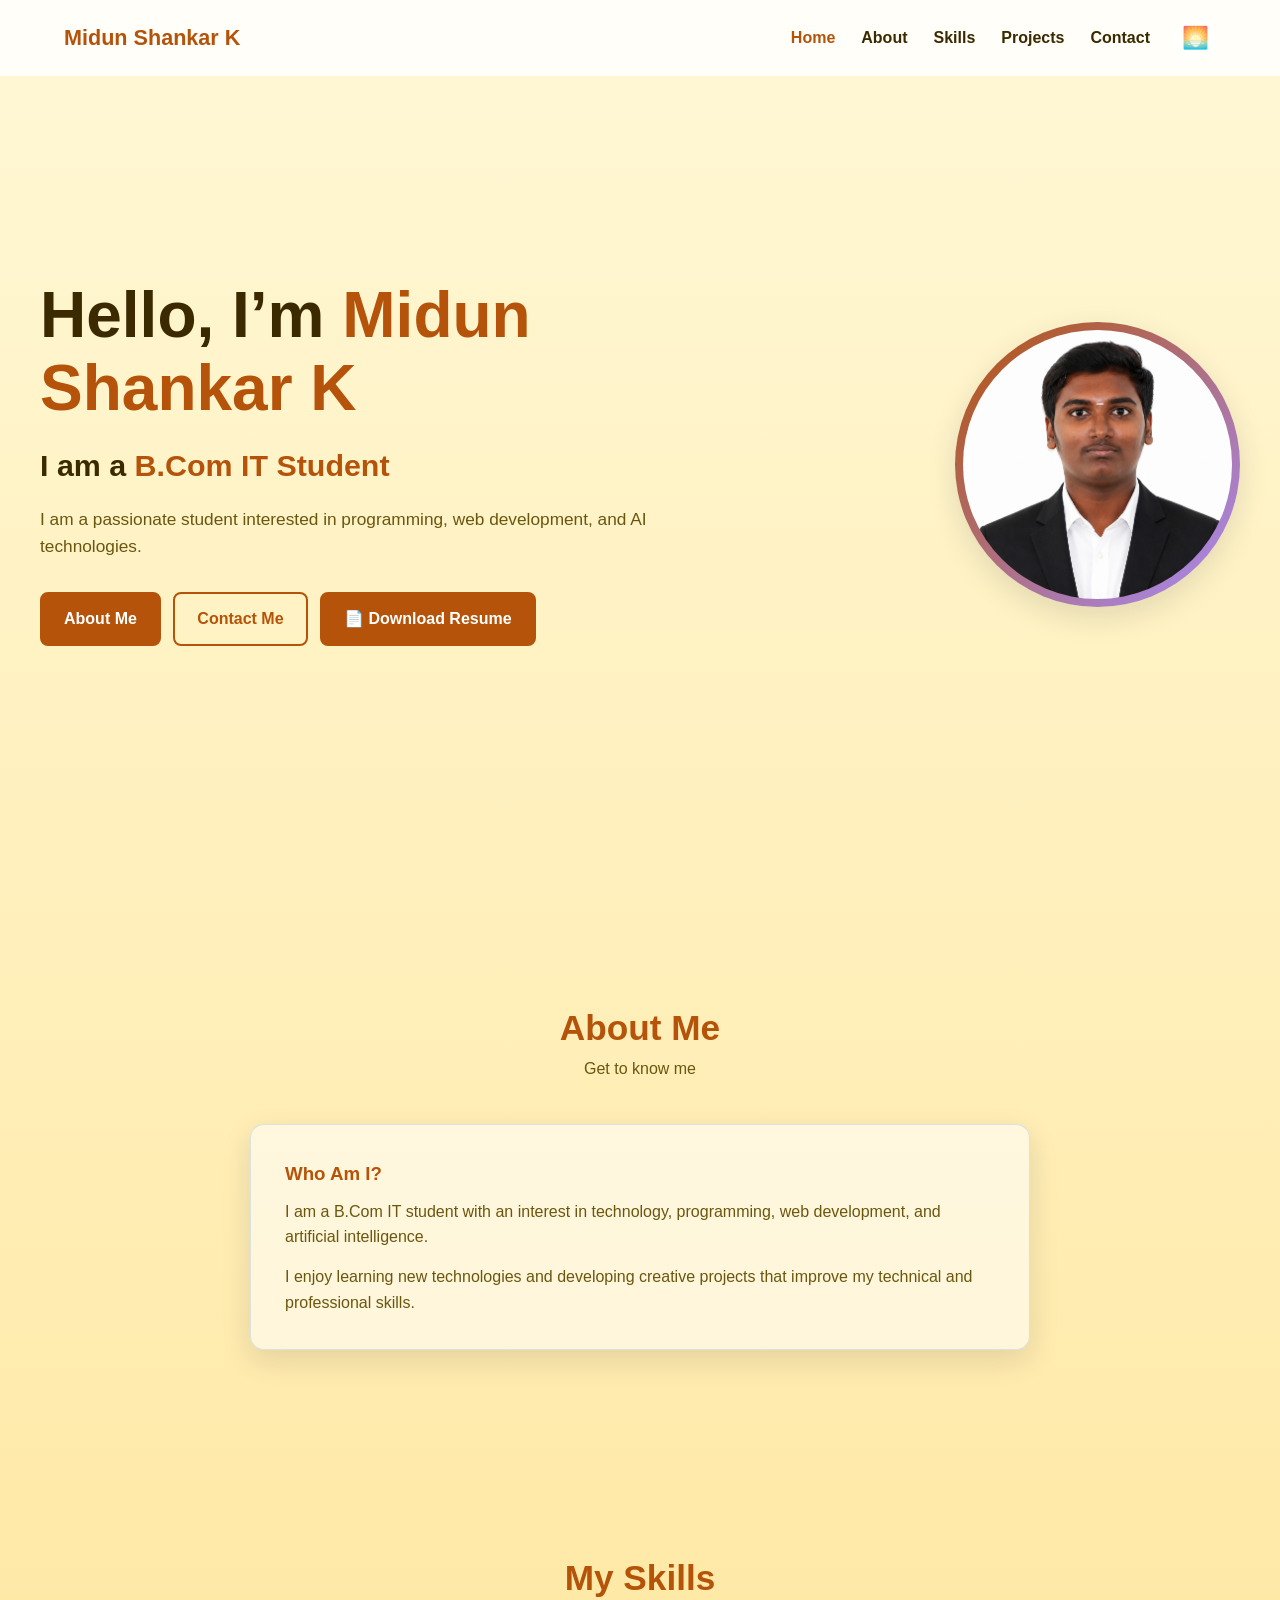
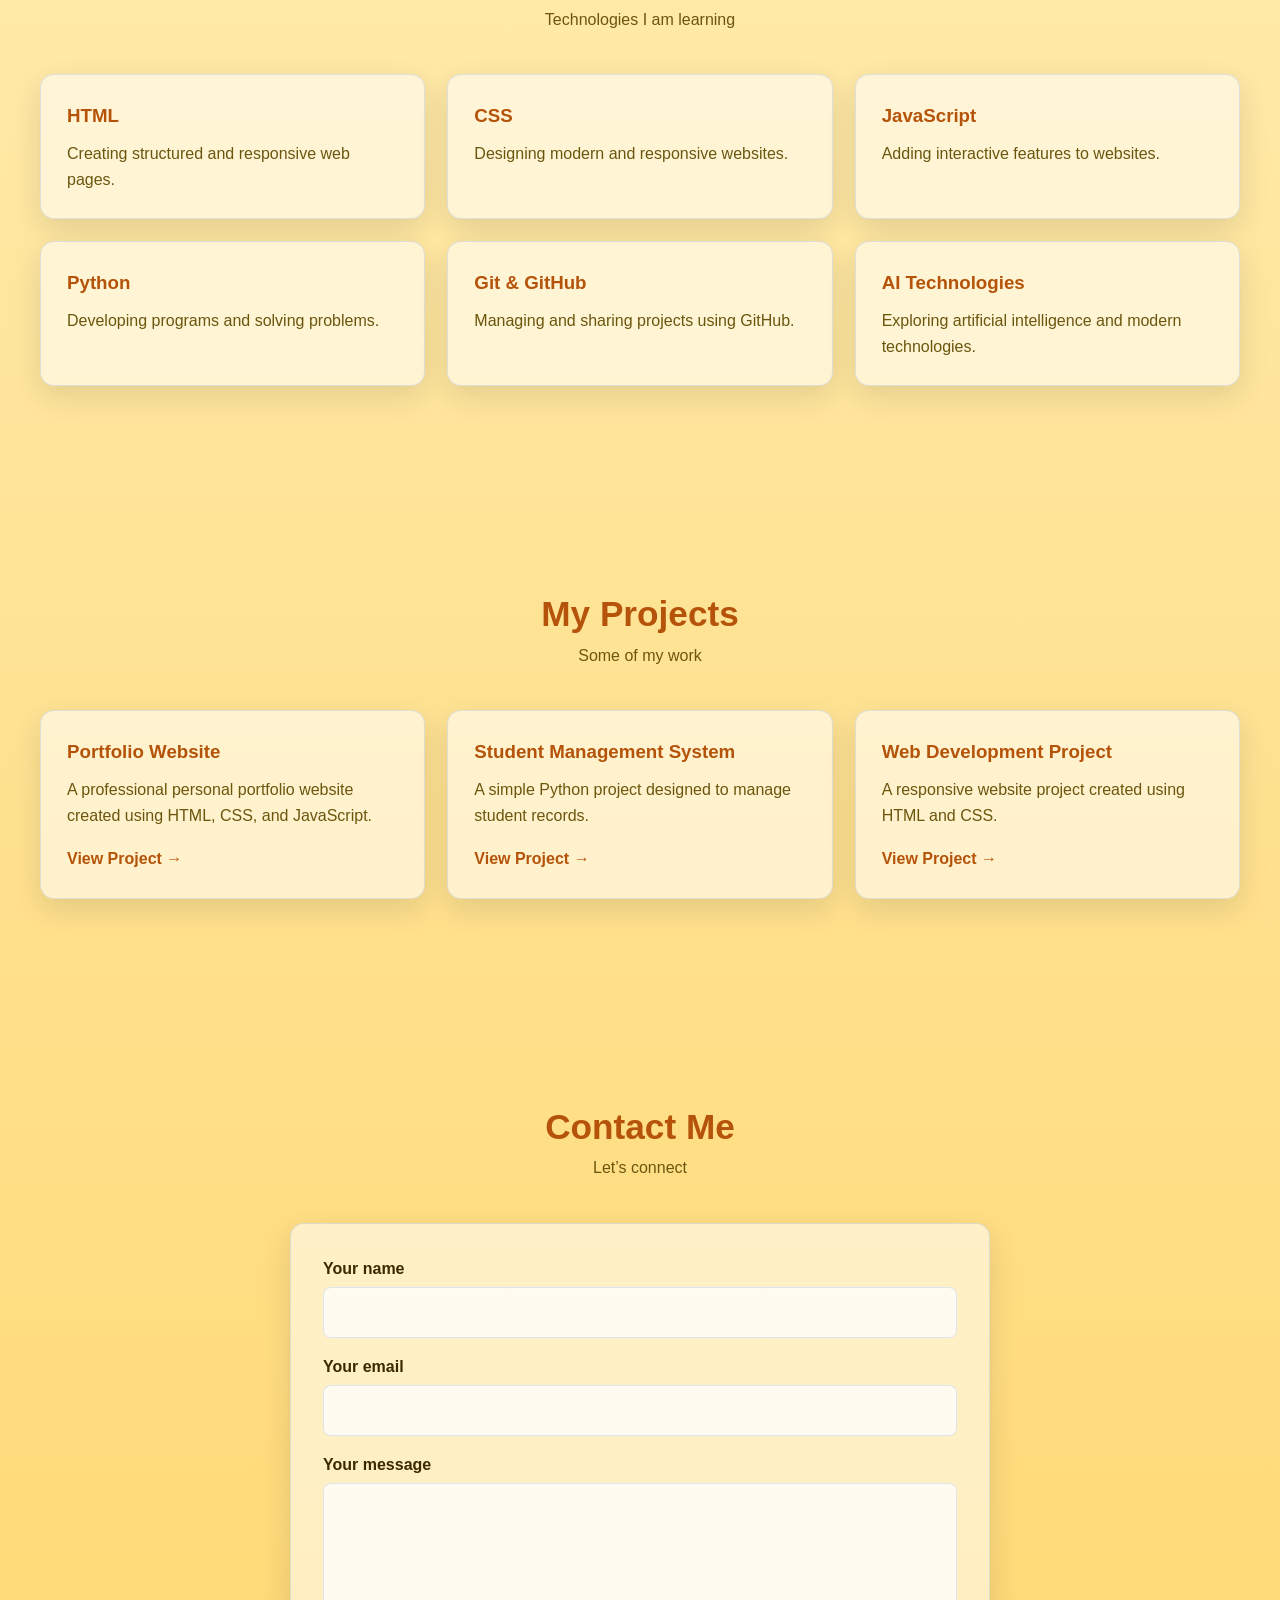
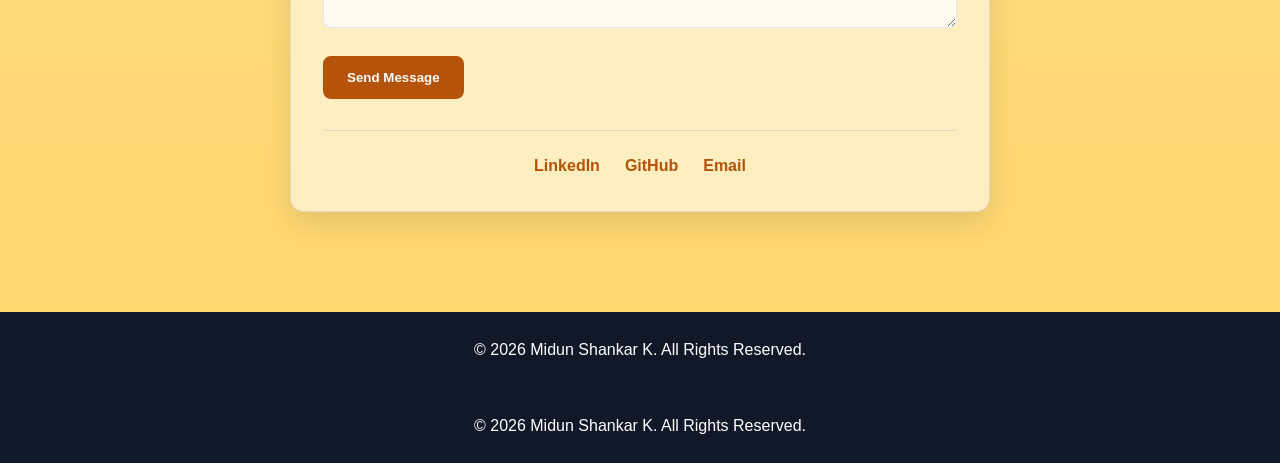
==== commit b6b06267: "Add footer with copyright information" ====
--- a/index.html
+++ b/index.html
@@ -443,6 +443,10 @@
     <!-- JavaScript -->
     <script src="script.js"></script>
 
+    <footer class="footer">
+    <p>© 2026 Midun Shankar K. All Rights Reserved.</p>
+</footer>
+    
 </body>
 
 </html>
--- a/style.css
+++ b/style.css
@@ -8,9 +8,14 @@
   --shadow: 0 10px 30px rgba(15, 23, 42, 0.12);
 }
 
+/* =========================
+   RESET
+========================= */
+
 * {
   box-sizing: border-box;
   margin: 0;
+  padding: 0;
 }
 
 html {
@@ -34,6 +39,10 @@
   list-style: none;
 }
 
+img {
+  max-width: 100%;
+}
+
 section {
   padding: 100px 24px;
   position: relative;
@@ -46,14 +55,17 @@
   margin: auto;
 }
 
-/* Navigation */
+/* =========================
+   NAVIGATION
+========================= */
 
 header {
   position: fixed;
   inset: 0 0 auto;
-  z-index: 10;
+  z-index: 1000;
   background: rgba(255, 255, 255, 0.86);
   backdrop-filter: blur(10px);
+  -webkit-backdrop-filter: blur(10px);
   transition: box-shadow 0.3s, background 0.3s;
 }
 
@@ -85,6 +97,7 @@
 .nav-links a {
   color: var(--text);
   font-weight: 700;
+  transition: color 0.2s;
 }
 
 .nav-links a:hover,
@@ -110,9 +123,16 @@
   height: 42px;
   border-radius: 50%;
   background: rgba(255, 255, 255, 0.55);
-}
-
-/* Hero */
+  transition: transform 0.2s, background 0.2s;
+}
+
+#theme-toggle:hover {
+  transform: scale(1.08);
+}
+
+/* =========================
+   HERO
+========================= */
 
 .hero {
   min-height: 100vh;
@@ -152,6 +172,16 @@
   color: var(--muted);
   font-size: 1.08rem;
   margin-bottom: 26px;
+}
+
+/* =========================
+   BUTTONS
+========================= */
+
+.hero-buttons {
+  display: flex;
+  flex-wrap: wrap;
+  gap: 8px;
 }
 
 .btn {
@@ -163,26 +193,57 @@
   background: var(--accent);
   color: white;
   font-weight: 700;
-  transition: transform 0.2s, background 0.2s;
+  cursor: pointer;
+  transition:
+    transform 0.2s,
+    background 0.2s,
+    color 0.2s,
+    box-shadow 0.2s;
 }
 
 .btn:hover {
   background: var(--accent-dark);
   transform: translateY(-2px);
+  box-shadow: 0 8px 18px rgba(15, 23, 42, 0.15);
 }
 
 .btn-outline {
   background: transparent;
   color: var(--accent);
 }
+
+.btn-outline:hover {
+  background: var(--accent);
+  color: white;
+}
+
+/* Resume Download Button */
+
+.download-resume {
+  background: var(--accent);
+  color: white;
+}
+
+.download-resume:hover {
+  background: var(--accent-dark);
+}
+
+/* =========================
+   PROFILE IMAGE
+========================= */
 
 .profile-circle {
   width: 285px;
   height: 285px;
   padding: 8px;
   border-radius: 50%;
-  background: linear-gradient(135deg, var(--accent), #a78bfa);
+  background: linear-gradient(
+    135deg,
+    var(--accent),
+    #a78bfa
+  );
   box-shadow: var(--shadow);
+  flex-shrink: 0;
 }
 
 .profile-img {
@@ -194,7 +255,9 @@
   background: #dbeafe;
 }
 
-/* Sections */
+/* =========================
+   SECTION TITLE
+========================= */
 
 .section-title {
   margin-bottom: 42px;
@@ -212,6 +275,10 @@
 .project-card p {
   color: var(--muted);
 }
+
+/* =========================
+   COMMON CARDS
+========================= */
 
 .about-text,
 .skill-card,
@@ -223,6 +290,10 @@
   box-shadow: var(--shadow);
 }
 
+/* =========================
+   ABOUT
+========================= */
+
 .about-text {
   max-width: 780px;
   margin: auto;
@@ -240,6 +311,10 @@
   margin-top: 14px;
 }
 
+/* =========================
+   SKILLS
+========================= */
+
 .skills-container,
 .projects-container {
   display: grid;
@@ -250,13 +325,20 @@
 .skill-card,
 .project-card {
   padding: 26px;
-  transition: transform 0.2s;
+  transition:
+    transform 0.2s,
+    box-shadow 0.2s;
 }
 
 .skill-card:hover,
 .project-card:hover {
   transform: translateY(-6px);
-}
+  box-shadow: 0 16px 35px rgba(15, 23, 42, 0.16);
+}
+
+/* =========================
+   PROJECTS
+========================= */
 
 .project-card a {
   color: var(--accent);
@@ -265,7 +347,13 @@
   margin-top: 18px;
 }
 
-/* Contact */
+.project-card a:hover {
+  text-decoration: underline;
+}
+
+/* =========================
+   CONTACT
+========================= */
 
 .contact-container {
   max-width: 700px;
@@ -293,6 +381,14 @@
   background: rgba(255, 255, 255, 0.75);
   border: 1px solid var(--border);
   border-radius: 8px;
+  outline: none;
+  transition: border 0.2s, box-shadow 0.2s;
+}
+
+input:focus,
+textarea:focus {
+  border-color: var(--accent);
+  box-shadow: 0 0 0 3px rgba(37, 99, 235, 0.1);
 }
 
 textarea {
@@ -304,6 +400,10 @@
   width: max-content;
   cursor: pointer;
 }
+
+/* =========================
+   SOCIAL LINKS
+========================= */
 
 .social-links {
   display: flex;
@@ -317,6 +417,19 @@
   font-weight: 700;
 }
 
+.social-links a {
+  transition: transform 0.2s, color 0.2s;
+}
+
+.social-links a:hover {
+  transform: translateY(-2px);
+  color: var(--accent-dark);
+}
+
+/* =========================
+   FOOTER
+========================= */
+
 footer {
   padding: 25px;
   text-align: center;
@@ -324,12 +437,16 @@
   color: white;
 }
 
-/* Scroll animation */
+/* =========================
+   SCROLL ANIMATION
+========================= */
 
 .reveal {
   opacity: 0;
   transform: translateY(28px);
-  transition: opacity 0.7s, transform 0.7s;
+  transition:
+    opacity 0.7s,
+    transform 0.7s;
 }
 
 .reveal.show {
@@ -337,7 +454,9 @@
   transform: none;
 }
 
-/* Theme backgrounds */
+/* =========================
+   BACKGROUND ANIMATION
+========================= */
 
 .bg-animation {
   position: fixed;
@@ -352,14 +471,27 @@
   position: absolute;
 }
 
+/* =========================
+   MORNING THEME
+========================= */
+
 body.morning {
   --accent: #b45309;
   --accent-dark: #92400e;
   --text: #3b2a00;
   --muted: #6b560e;
   --surface: rgba(255, 255, 255, 0.55);
-  background: linear-gradient(#fff8d6, #ffd66b);
-}
+
+  background:
+    linear-gradient(
+      #fff8d6,
+      #ffd66b
+    );
+}
+
+/* =========================
+   AFTERNOON THEME
+========================= */
 
 body.afternoon {
   --accent: #0369a1;
@@ -367,8 +499,17 @@
   --text: #17324d;
   --muted: #31536f;
   --surface: rgba(255, 255, 255, 0.55);
-  background: linear-gradient(#dff3ff, #a9c9df);
-}
+
+  background:
+    linear-gradient(
+      #dff3ff,
+      #a9c9df
+    );
+}
+
+/* =========================
+   EVENING THEME
+========================= */
 
 body.evening {
   --accent: #93c5fd;
@@ -377,8 +518,17 @@
   --muted: #cbd5e1;
   --surface: rgba(15, 23, 42, 0.58);
   --border: rgba(165, 180, 252, 0.28);
-  background: linear-gradient(#1e3a5f, #0f172a);
-}
+
+  background:
+    linear-gradient(
+      #1e3a5f,
+      #0f172a
+    );
+}
+
+/* =========================
+   NIGHT THEME
+========================= */
 
 body.night {
   --accent: #a78bfa;
@@ -387,13 +537,23 @@
   --muted: #cbd5e1;
   --surface: rgba(15, 23, 42, 0.62);
   --border: rgba(196, 181, 253, 0.25);
-  background: linear-gradient(135deg, #020617, #1e1b4b);
-}
+
+  background:
+    linear-gradient(
+      135deg,
+      #020617,
+      #1e1b4b
+    );
+}
+
+/* Dark Header */
 
 body.evening header,
 body.night header {
   background: rgba(2, 6, 23, 0.78);
 }
+
+/* Dark Input */
 
 body.evening input,
 body.evening textarea,
@@ -402,13 +562,18 @@
   background: rgba(255, 255, 255, 0.08);
 }
 
-/* Evening rain */
+/* =========================
+   EVENING RAIN
+========================= */
 
 body.evening .bg-animation > span {
   display: block;
   width: 2px;
   height: 80px;
-  background: linear-gradient(transparent, #93c5fd);
+  background: linear-gradient(
+    transparent,
+    #93c5fd
+  );
   animation: rain 1.4s linear infinite;
 }
 
@@ -433,12 +598,18 @@
 }
 
 @keyframes rain {
+  from {
+    transform: translateY(-100px);
+  }
+
   to {
     transform: translateY(110vh);
   }
 }
 
-/* Night stars */
+/* =========================
+   NIGHT STARS
+========================= */
 
 body.night .bg-animation > span {
   display: block;
@@ -474,15 +645,24 @@
 }
 
 @keyframes twinkle {
+  0%,
+  100% {
+    opacity: 1;
+    transform: scale(1);
+  }
+
   50% {
     opacity: 0.2;
     transform: scale(0.5);
   }
 }
 
-/* Responsive layout */
+/* =========================
+   RESPONSIVE - TABLET
+========================= */
 
 @media (max-width: 800px) {
+
   .menu-btn {
     display: block;
     order: 2;
@@ -494,13 +674,19 @@
 
   .nav-links {
     display: none;
+
     position: absolute;
     top: 76px;
     left: 0;
+
     width: 100%;
+
     padding: 24px;
+
     flex-direction: column;
+
     background: inherit;
+
     box-shadow: var(--shadow);
   }
 
@@ -514,13 +700,26 @@
     gap: 35px;
   }
 
+  .hero-content {
+    max-width: 700px;
+  }
+
+  .hero-buttons {
+    justify-content: center;
+  }
+
   .skills-container,
   .projects-container {
     grid-template-columns: repeat(2, 1fr);
   }
 }
 
+/* =========================
+   RESPONSIVE - MOBILE
+========================= */
+
 @media (max-width: 520px) {
+
   section {
     padding: 76px 18px;
   }
@@ -531,6 +730,10 @@
 
   .logo {
     font-size: 1.1rem;
+  }
+
+  .hero {
+    padding-top: 110px;
   }
 
   .profile-circle {
@@ -538,14 +741,172 @@
     height: 220px;
   }
 
+  .hero h1 {
+    font-size: 2.3rem;
+  }
+
+  .hero h2 {
+    font-size: 1.3rem;
+  }
+
+  .hero p {
+    font-size: 1rem;
+  }
+
   .skills-container,
   .projects-container {
     grid-template-columns: 1fr;
   }
 
+  .about-text,
+  .contact-container {
+    padding: 24px;
+  }
+
+  .hero-buttons {
+    flex-direction: column;
+    align-items: center;
+  }
+
   .btn {
     display: block;
     width: max-content;
-    margin: 10px auto;
-  }
-}
+    margin: 8px auto;
+  }
+
+  .social-links {
+    gap: 15px;
+  }
+}
+
+/* =========================
+   SMALL MOBILE
+========================= */
+
+@media (max-width: 360px) {
+
+  .navbar {
+    padding: 10px 14px;
+  }
+
+  .logo {
+    font-size: 1rem;
+  }
+
+  .profile-circle {
+    width: 190px;
+    height: 190px;
+  }
+
+  .hero h1 {
+    font-size: 2rem;
+  }
+
+  section {
+    padding-left: 14px;
+    padding-right: 14px;
+  }
+}
+
+/* =========================
+   REDUCE MOTION
+========================= */
+
+@media (prefers-reduced-motion: reduce) {
+
+  html {
+    scroll-behavior: auto;
+  }
+
+  *,
+  *::before,
+  *::after {
+    animation-duration: 0.01ms !important;
+    animation-iteration-count: 1 !important;
+    transition-duration: 0.01ms !important;
+  }
+}
+/* ================================
+   SHOOTING STARS - NIGHT THEME
+================================ */
+
+.shooting-stars {
+    position: absolute;
+    inset: 0;
+    overflow: hidden;
+    pointer-events: none;
+    z-index: 0;
+}
+
+.shooting-stars span {
+    position: absolute;
+    top: -100px;
+    width: 4px;
+    height: 4px;
+    background: #ffffff;
+    border-radius: 50%;
+    box-shadow: 0 0 8px #ffffff, 0 0 15px #ffffff;
+    opacity: 0;
+}
+
+/* Star 1 */
+.shooting-stars span:nth-child(1) {
+    left: 75%;
+    animation: shootingStar 4s linear infinite;
+}
+
+/* Star 2 */
+.shooting-stars span:nth-child(2) {
+    left: 50%;
+    animation: shootingStar 5s linear infinite;
+    animation-delay: 1.5s;
+}
+
+/* Star 3 */
+.shooting-stars span:nth-child(3) {
+    left: 90%;
+    animation: shootingStar 4.5s linear infinite;
+    animation-delay: 3s;
+}
+
+/* Star tail */
+.shooting-stars span::after {
+    content: "";
+    position: absolute;
+    width: 120px;
+    height: 2px;
+    right: 2px;
+    top: 1px;
+    background: linear-gradient(
+        to left,
+        rgba(255, 255, 255, 0.9),
+        transparent
+    );
+}
+
+/* Animation */
+@keyframes shootingStar {
+
+    0% {
+        transform: translate(0, 0) rotate(45deg);
+        opacity: 0;
+    }
+
+    10% {
+        opacity: 1;
+    }
+
+    70% {
+        opacity: 1;
+    }
+
+    100% {
+        transform: translate(-600px, 600px) rotate(45deg);
+        opacity: 0;
+    }
+}
+
+/* Show only in Night theme */
+body:not(.night) .shooting-stars {
+    display: none;
+}
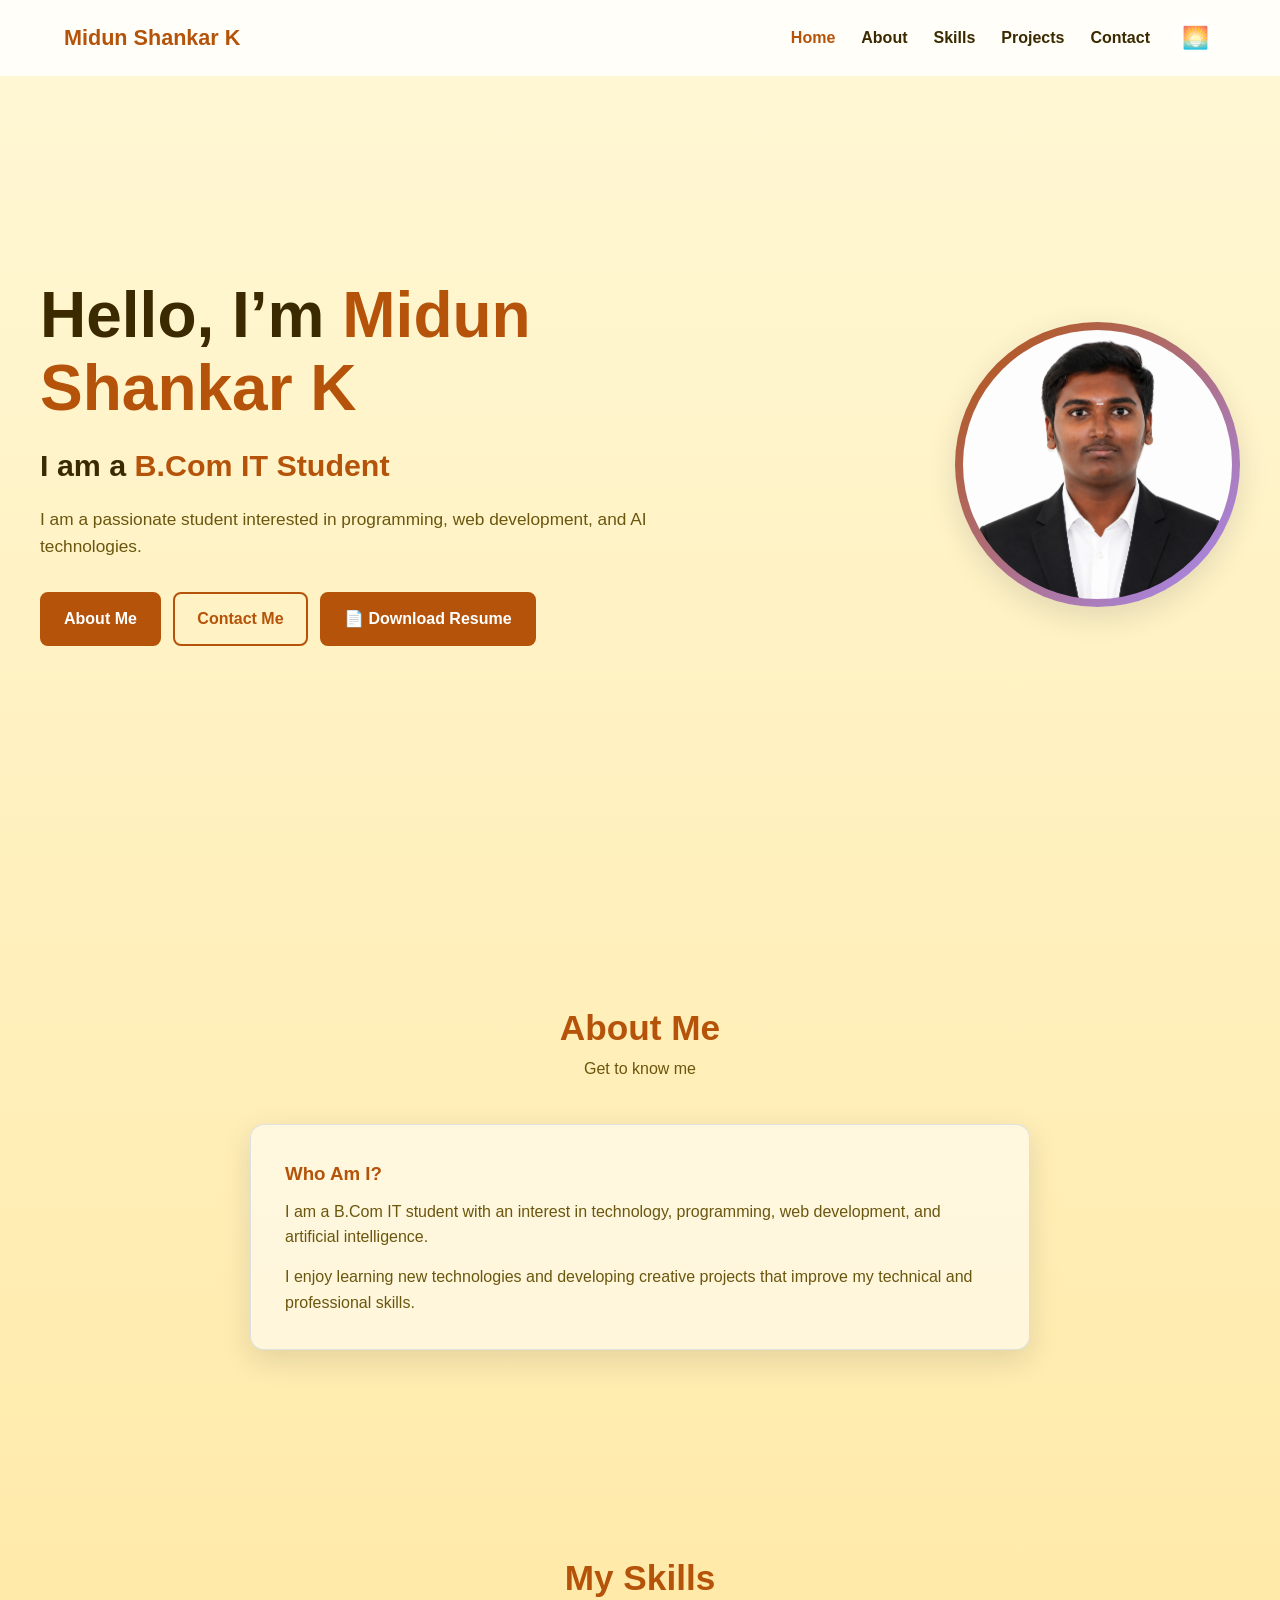
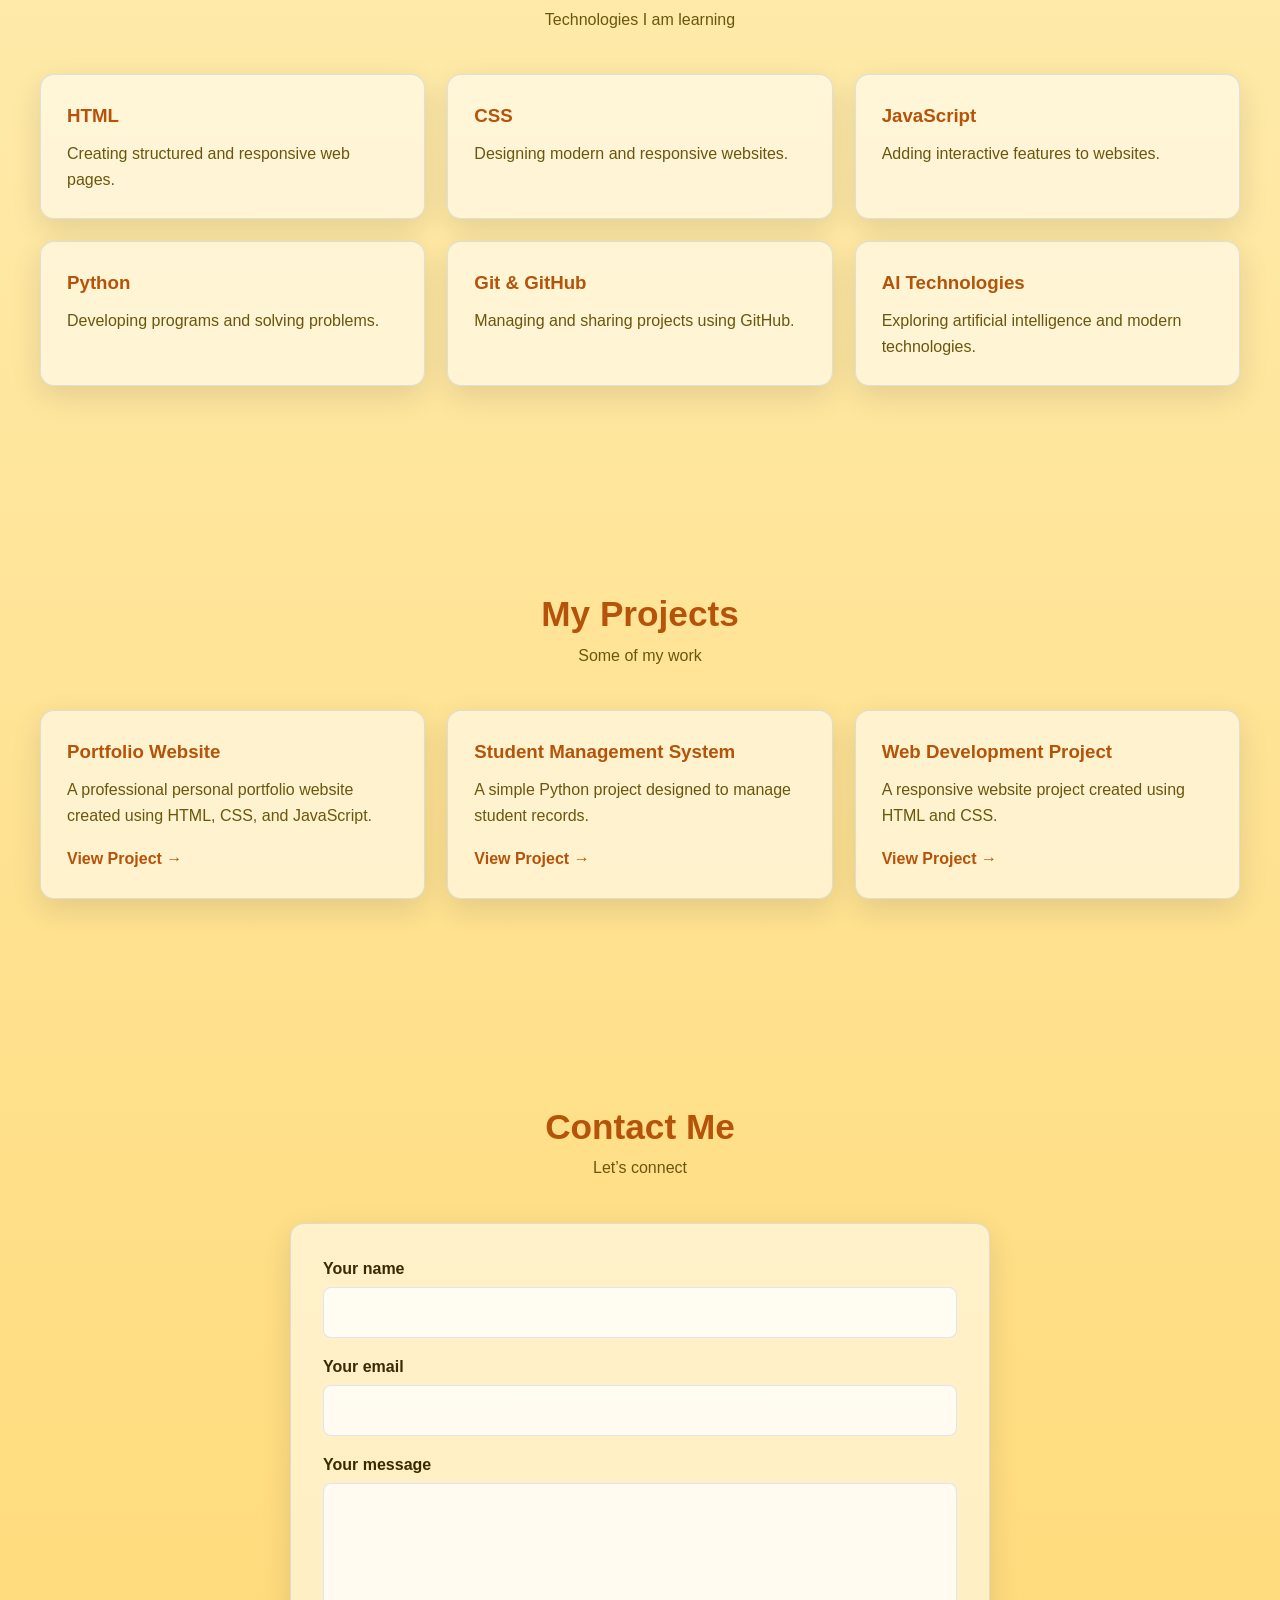
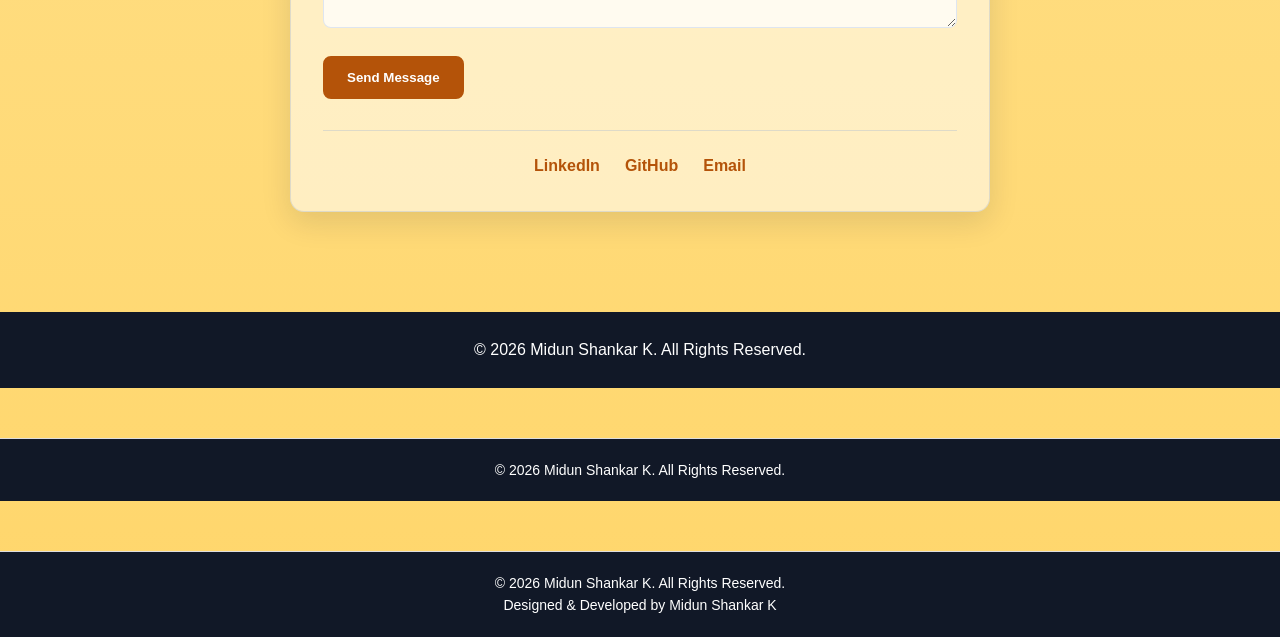
==== commit a73eb18e: "Enhance footer with design credit Added a design credit to the footer." ====
--- a/index.html
+++ b/index.html
@@ -446,7 +446,10 @@
     <footer class="footer">
     <p>© 2026 Midun Shankar K. All Rights Reserved.</p>
 </footer>
-    
+    <footer class="footer">
+    <p>© 2026 Midun Shankar K. All Rights Reserved.</p>
+    <p>Designed & Developed by Midun Shankar K</p>
+</footer>
 </body>
 
 </html>
--- a/style.css
+++ b/style.css
@@ -905,8 +905,14 @@
         opacity: 0;
     }
 }
-
-/* Show only in Night theme */
-body:not(.night) .shooting-stars {
-    display: none;
-}
+.footer {
+    text-align: center;
+    padding: 20px;
+    margin-top: 50px;
+    font-size: 14px;
+    border-top: 1px solid #ddd;
+}
+body.dark-mode .footer {
+    border-top: 1px solid #444;
+    color: #ccc;
+}
